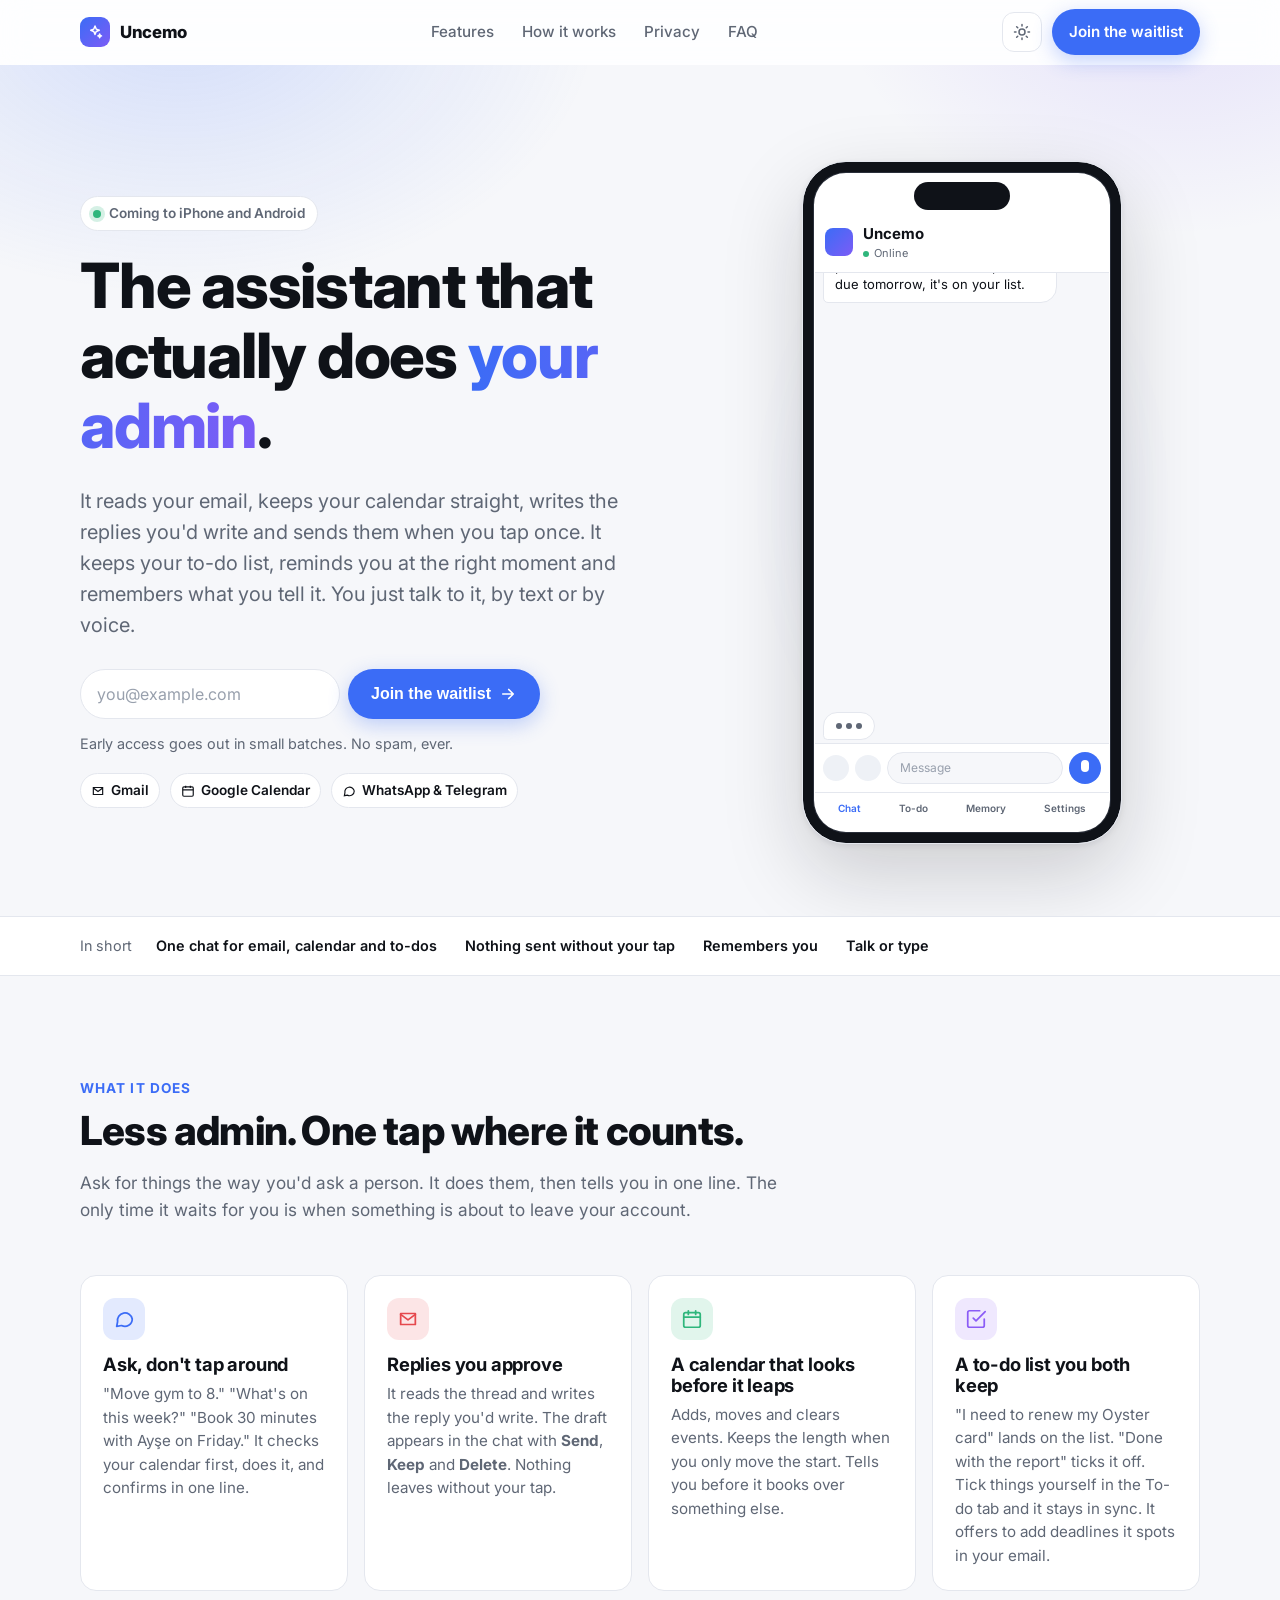
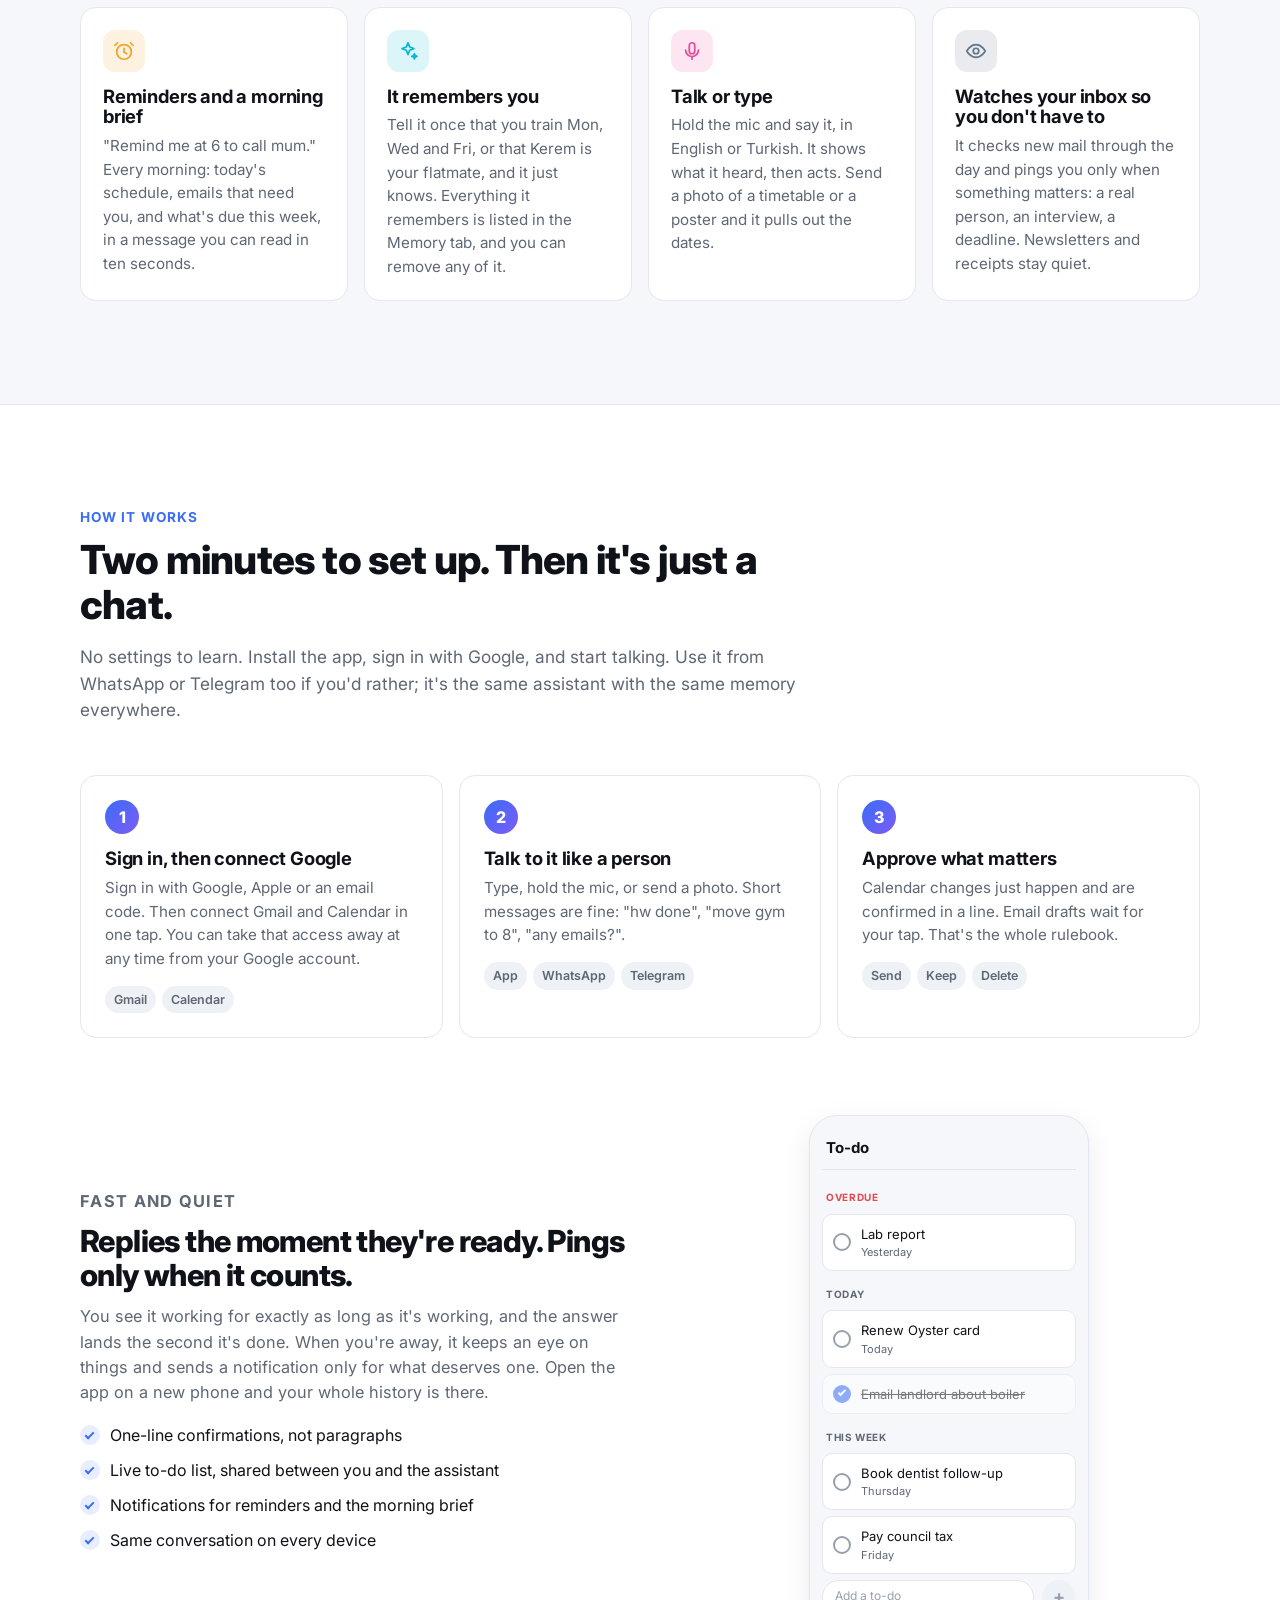
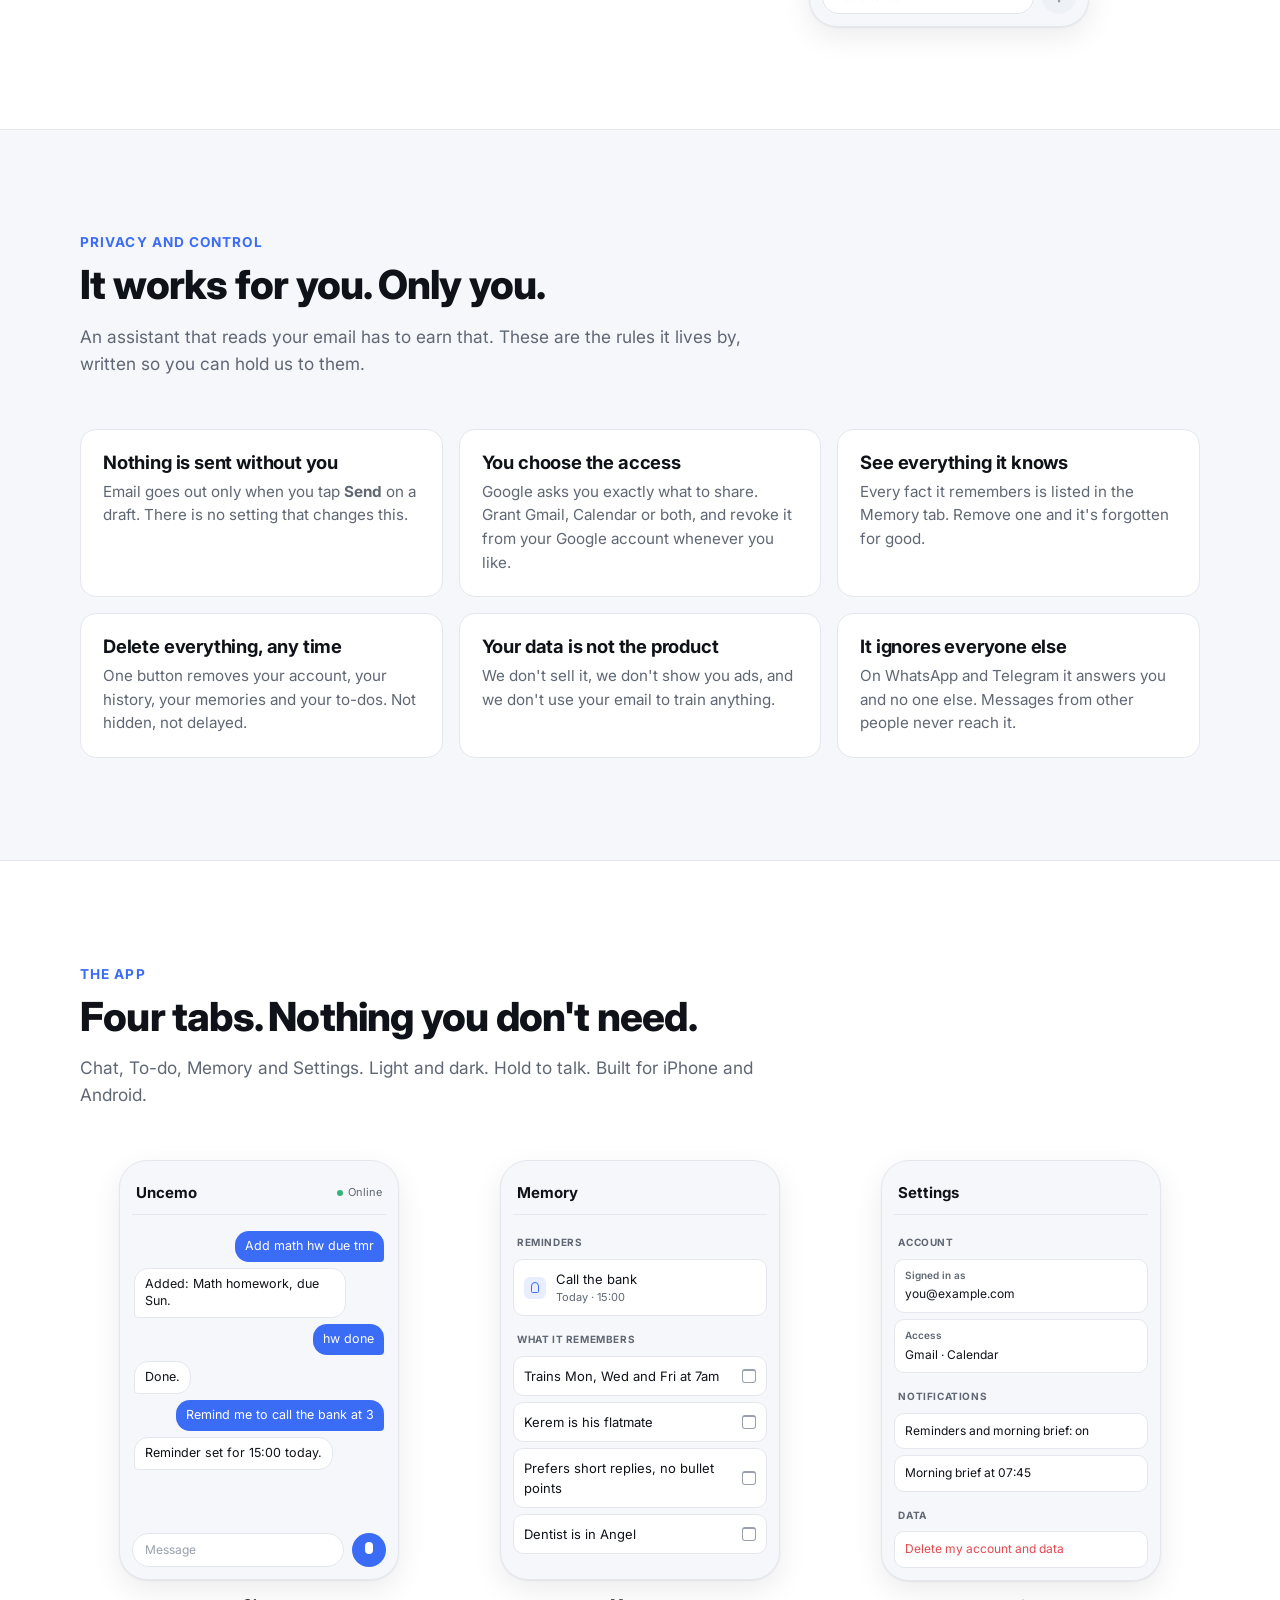
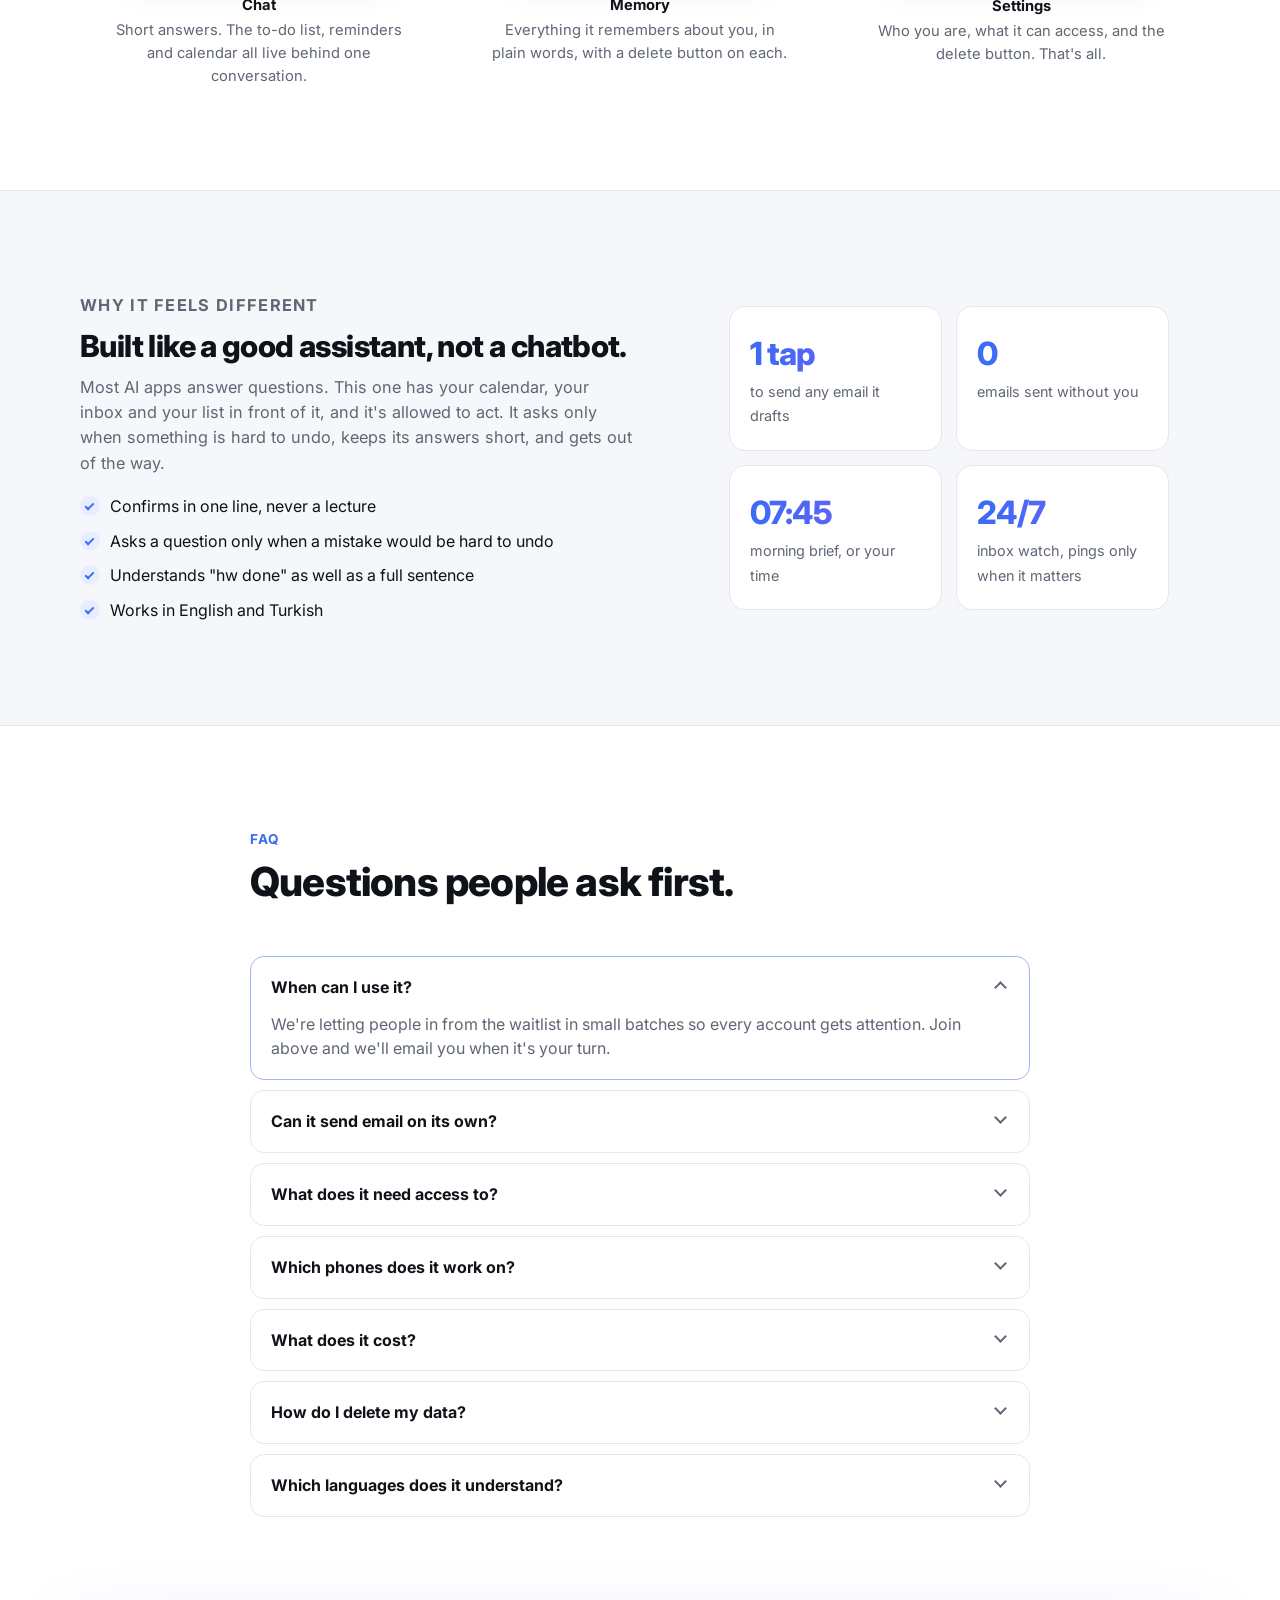
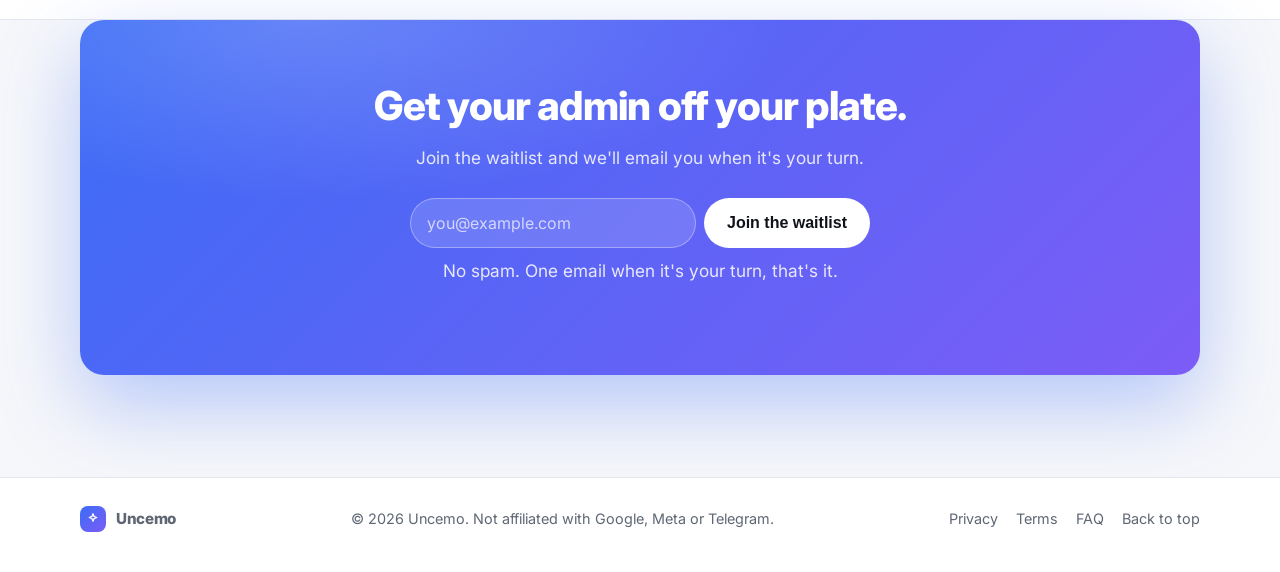
==== index.html @ 14d910b8 "Website: Uncemo name, privacy policy and terms pages, CNAME for uncemo.com Co-Authored-By: Claude Fa" ====
<!doctype html>
<html lang="en" data-api="https://dorukagent-dev.up.railway.app">
<head>
  <meta charset="utf-8" />
  <meta name="viewport" content="width=device-width, initial-scale=1" />
  <title>{name} — the assistant that does your admin</title>
  <meta name="description" content="An assistant on your phone that reads your email, keeps your calendar, drafts replies you approve with one tap, keeps your to-do list and remembers what matters. Join the waitlist." />
  <meta name="color-scheme" content="light dark" />
  <meta property="og:title" content="{name} — the assistant that does your admin" />
  <meta property="og:description" content="Email, calendar, to-dos, reminders and memory, in one chat. Nothing is sent without your tap." />
  <meta property="og:type" content="website" />
  <link rel="icon" href="favicon.png" />
  <link rel="preconnect" href="https://fonts.googleapis.com" />
  <link rel="preconnect" href="https://fonts.gstatic.com" crossorigin />
  <link href="https://fonts.googleapis.com/css2?family=Inter:wght@400;500;600;700;800&display=swap" rel="stylesheet" />
  <link rel="stylesheet" href="styles.css" />
</head>
<body>
  <a class="skip" href="#features">Skip to content</a>

  <header class="nav" id="top">
    <div class="wrap nav-inner">
      <a class="brand" href="#top" aria-label="Home">
        <span class="logo" aria-hidden="true">
          <svg viewBox="0 0 24 24" width="16" height="16" fill="none" stroke="currentColor" stroke-width="2.2" stroke-linecap="round" stroke-linejoin="round"><path d="M12 3l1.8 4.6L18.4 9.4 13.8 11.2 12 15.8 10.2 11.2 5.6 9.4l4.6-1.8L12 3z"/><path d="M19 15l.8 2 2 .8-2 .8-.8 2-.8-2-2-.8 2-.8.8-2z"/></svg>
        </span>
        <span data-name>Assistant</span>
      </a>
      <nav class="links" aria-label="Primary">
        <a href="#features">Features</a>
        <a href="#how">How it works</a>
        <a href="#privacy">Privacy</a>
        <a href="#faq">FAQ</a>
      </nav>
      <div class="nav-actions">
        <button class="icon-btn" id="theme" type="button" aria-label="Toggle dark mode" title="Toggle dark mode">
          <svg class="sun" viewBox="0 0 24 24" width="18" height="18" fill="none" stroke="currentColor" stroke-width="2" stroke-linecap="round"><circle cx="12" cy="12" r="4"/><path d="M12 2v2M12 20v2M4.9 4.9l1.4 1.4M17.7 17.7l1.4 1.4M2 12h2M20 12h2M4.9 19.1l1.4-1.4M17.7 6.3l1.4-1.4"/></svg>
          <svg class="moon" viewBox="0 0 24 24" width="18" height="18" fill="none" stroke="currentColor" stroke-width="2" stroke-linecap="round" stroke-linejoin="round"><path d="M21 12.8A9 9 0 1 1 11.2 3a7 7 0 0 0 9.8 9.8z"/></svg>
        </button>
        <a class="btn btn-primary" href="#join">Join the waitlist</a>
        <button class="icon-btn menu-btn" id="menu" type="button" aria-label="Open menu" aria-expanded="false" aria-controls="mobile-nav">
          <svg viewBox="0 0 24 24" width="20" height="20" fill="none" stroke="currentColor" stroke-width="2" stroke-linecap="round"><path d="M4 7h16M4 12h16M4 17h16"/></svg>
        </button>
      </div>
    </div>
    <nav class="mobile-nav" id="mobile-nav" aria-label="Mobile">
      <a href="#features">Features</a>
      <a href="#how">How it works</a>
      <a href="#privacy">Privacy</a>
      <a href="#faq">FAQ</a>
      <a href="#join">Join the waitlist</a>
    </nav>
  </header>

  <main>
    <!-- ============================================================ hero -->
    <section class="hero">
      <div class="wrap hero-grid">
        <div class="hero-copy reveal">
          <p class="eyebrow"><span class="dot"></span> Coming to iPhone and Android</p>
          <h1>The assistant that<br/>actually does <em>your admin</em>.</h1>
          <p class="lede">
            It reads your email, keeps your calendar straight, writes the replies you'd write and sends them
            when you tap once. It keeps your to-do list, reminds you at the right moment and remembers what you tell it.
            You just talk to it, by text or by voice.
          </p>
          <form class="join" id="join" novalidate>
            <input type="email" name="email" placeholder="you@example.com" autocomplete="email" inputmode="email" required aria-label="Email address" />
            <input class="hp" type="text" name="website" tabindex="-1" autocomplete="off" aria-hidden="true" />
            <button class="btn btn-primary btn-lg" type="submit">
              Join the waitlist
              <svg viewBox="0 0 24 24" width="18" height="18" fill="none" stroke="currentColor" stroke-width="2.2" stroke-linecap="round" stroke-linejoin="round"><path d="M5 12h14M13 6l6 6-6 6"/></svg>
            </button>
          </form>
          <p class="join-note">Early access goes out in small batches. No spam, ever.</p>
          <div class="badges" aria-label="Works with">
            <span class="badge"><svg viewBox="0 0 24 24" fill="none" stroke="currentColor" stroke-width="2"><path d="M4 6h16v12H4z"/><path d="M4 7l8 6 8-6"/></svg>Gmail</span>
            <span class="badge"><svg viewBox="0 0 24 24" fill="none" stroke="currentColor" stroke-width="2"><rect x="3" y="5" width="18" height="16" rx="2"/><path d="M3 10h18M8 3v4M16 3v4"/></svg>Google Calendar</span>
            <span class="badge"><svg viewBox="0 0 24 24" fill="none" stroke="currentColor" stroke-width="2"><path d="M21 12a8 8 0 0 1-11.7 7.1L4 20l1-5A8 8 0 1 1 21 12z"/></svg>WhatsApp &amp; Telegram</span>
          </div>
        </div>

        <div class="hero-phone reveal" aria-hidden="true">
          <div class="phone">
            <div class="phone-notch"></div>
            <div class="app-header">
              <span class="app-logo"></span>
              <div>
                <div class="app-title" data-name>Assistant</div>
                <div class="app-status"><i></i> Online</div>
              </div>
            </div>
            <div class="chat" id="demo-chat">
              <div class="day">Today</div>
              <div class="msg me">What's on today?</div>
              <div class="msg them">Three things. Standup at 10, dentist at 14:30 in Angel, and padel at 21:30. The lab report is due tomorrow, it's on your list.</div>
              <div class="msg me">Any emails I should answer?</div>
              <div class="msg them">One. Your landlord asked if Thursday 6pm works for the boiler check. Want me to say yes?</div>
              <div class="msg me">Yes, and remind me 30 min before</div>
              <div class="card">
                <div class="card-top"><span class="card-ic"></span><div><div class="muted">Draft to</div><div class="strong">james@homelet.co.uk</div></div></div>
                <div class="card-subj">Re: Boiler check</div>
                <div class="card-body">Hi James, Thursday at 6pm works for me. I'll be home. Thanks, Doruk</div>
                <div class="card-actions"><span class="b primary">Send</span><span class="b">Keep</span><span class="b danger">Delete</span></div>
              </div>
              <div class="msg them">Reminder set for Thursday 17:30.</div>
              <div class="typing"><i></i><i></i><i></i></div>
            </div>
            <div class="composer">
              <span class="c-ic"></span><span class="c-ic"></span>
              <span class="c-input">Message</span>
              <span class="c-mic"></span>
            </div>
            <div class="tabs">
              <span class="tab on">Chat</span><span class="tab">To-do</span><span class="tab">Memory</span><span class="tab">Settings</span>
            </div>
          </div>
          <div class="glow"></div>
        </div>
      </div>
    </section>

    <!-- ============================================================ strip -->
    <section class="strip" aria-label="In one line">
      <div class="wrap strip-inner">
        <span>In short</span>
        <ul>
          <li>One chat for email, calendar and to-dos</li><li>Nothing sent without your tap</li><li>Remembers you</li><li>Talk or type</li>
        </ul>
      </div>
    </section>

    <!-- ============================================================ features -->
    <section class="section" id="features">
      <div class="wrap">
        <div class="section-head reveal">
          <p class="kicker">What it does</p>
          <h2>Less admin. One tap where it counts.</h2>
          <p>Ask for things the way you'd ask a person. It does them, then tells you in one line. The only time it waits for you is when something is about to leave your account.</p>
        </div>
        <div class="grid features">
          <article class="feature reveal">
            <span class="f-ic" style="--c:#3b6cf6"><svg viewBox="0 0 24 24"><path d="M21 12a8 8 0 0 1-11.7 7.1L4 20l1-5A8 8 0 1 1 21 12z"/></svg></span>
            <h3>Ask, don't tap around</h3>
            <p>"Move gym to 8." "What's on this week?" "Book 30 minutes with Ayşe on Friday." It checks your calendar first, does it, and confirms in one line.</p>
          </article>
          <article class="feature reveal">
            <span class="f-ic" style="--c:#e5484d"><svg viewBox="0 0 24 24"><path d="M4 6h16v12H4z"/><path d="M4 7l8 6 8-6"/></svg></span>
            <h3>Replies you approve</h3>
            <p>It reads the thread and writes the reply you'd write. The draft appears in the chat with <b>Send</b>, <b>Keep</b> and <b>Delete</b>. Nothing leaves without your tap.</p>
          </article>
          <article class="feature reveal">
            <span class="f-ic" style="--c:#2fb67c"><svg viewBox="0 0 24 24"><rect x="3" y="5" width="18" height="16" rx="2"/><path d="M3 10h18M8 3v4M16 3v4"/></svg></span>
            <h3>A calendar that looks before it leaps</h3>
            <p>Adds, moves and clears events. Keeps the length when you only move the start. Tells you before it books over something else.</p>
          </article>
          <article class="feature reveal">
            <span class="f-ic" style="--c:#8b5cf6"><svg viewBox="0 0 24 24"><path d="M9 11l3 3L22 4"/><path d="M21 12v7a2 2 0 0 1-2 2H5a2 2 0 0 1-2-2V5a2 2 0 0 1 2-2h11"/></svg></span>
            <h3>A to-do list you both keep</h3>
            <p>"I need to renew my Oyster card" lands on the list. "Done with the report" ticks it off. Tick things yourself in the To-do tab and it stays in sync. It offers to add deadlines it spots in your email.</p>
          </article>
          <article class="feature reveal">
            <span class="f-ic" style="--c:#f0a429"><svg viewBox="0 0 24 24"><circle cx="12" cy="13" r="8"/><path d="M12 9v4l3 2M5 3L2 6M19 3l3 3"/></svg></span>
            <h3>Reminders and a morning brief</h3>
            <p>"Remind me at 6 to call mum." Every morning: today's schedule, emails that need you, and what's due this week, in a message you can read in ten seconds.</p>
          </article>
          <article class="feature reveal">
            <span class="f-ic" style="--c:#06b6d4"><svg viewBox="0 0 24 24"><path d="M12 3l1.8 4.6 4.6 1.8-4.6 1.8L12 15.8l-1.8-4.6L5.6 9.4l4.6-1.8z"/><path d="M19 15l.8 2 2 .8-2 .8-.8 2-.8-2-2-.8 2-.8z"/></svg></span>
            <h3>It remembers you</h3>
            <p>Tell it once that you train Mon, Wed and Fri, or that Kerem is your flatmate, and it just knows. Everything it remembers is listed in the Memory tab, and you can remove any of it.</p>
          </article>
          <article class="feature reveal">
            <span class="f-ic" style="--c:#ec4899"><svg viewBox="0 0 24 24"><rect x="9" y="3" width="6" height="12" rx="3"/><path d="M5 11a7 7 0 0 0 14 0M12 18v3"/></svg></span>
            <h3>Talk or type</h3>
            <p>Hold the mic and say it, in English or Turkish. It shows what it heard, then acts. Send a photo of a timetable or a poster and it pulls out the dates.</p>
          </article>
          <article class="feature reveal">
            <span class="f-ic" style="--c:#64748b"><svg viewBox="0 0 24 24"><path d="M2 12s3.5-7 10-7 10 7 10 7-3.5 7-10 7S2 12 2 12z"/><circle cx="12" cy="12" r="3"/></svg></span>
            <h3>Watches your inbox so you don't have to</h3>
            <p>It checks new mail through the day and pings you only when something matters: a real person, an interview, a deadline. Newsletters and receipts stay quiet.</p>
          </article>
        </div>
      </div>
    </section>

    <!-- ============================================================ how -->
    <section class="section alt" id="how">
      <div class="wrap">
        <div class="section-head reveal">
          <p class="kicker">How it works</p>
          <h2>Two minutes to set up. Then it's just a chat.</h2>
          <p>No settings to learn. Install the app, sign in with Google, and start talking. Use it from WhatsApp or Telegram too if you'd rather; it's the same assistant with the same memory everywhere.</p>
        </div>
        <ol class="flow reveal">
          <li>
            <div class="flow-num">1</div>
            <h3>Sign in, then connect Google</h3>
            <p>Sign in with Google, Apple or an email code. Then connect Gmail and Calendar in one tap. You can take that access away at any time from your Google account.</p>
            <div class="flow-tags"><span>Gmail</span><span>Calendar</span></div>
          </li>
          <li>
            <div class="flow-num">2</div>
            <h3>Talk to it like a person</h3>
            <p>Type, hold the mic, or send a photo. Short messages are fine: "hw done", "move gym to 8", "any emails?".</p>
            <div class="flow-tags"><span>App</span><span>WhatsApp</span><span>Telegram</span></div>
          </li>
          <li>
            <div class="flow-num">3</div>
            <h3>Approve what matters</h3>
            <p>Calendar changes just happen and are confirmed in a line. Email drafts wait for your tap. That's the whole rulebook.</p>
            <div class="flow-tags"><span>Send</span><span>Keep</span><span>Delete</span></div>
          </li>
        </ol>

        <div class="split reveal">
          <div class="split-copy">
            <p class="kicker">Fast and quiet</p>
            <h3>Replies the moment they're ready. Pings only when it counts.</h3>
            <p>You see it working for exactly as long as it's working, and the answer lands the second it's done. When you're away, it keeps an eye on things and sends a notification only for what deserves one. Open the app on a new phone and your whole history is there.</p>
            <ul class="checks">
              <li>One-line confirmations, not paragraphs</li>
              <li>Live to-do list, shared between you and the assistant</li>
              <li>Notifications for reminders and the morning brief</li>
              <li>Same conversation on every device</li>
            </ul>
          </div>
          <div class="split-visual">
            <div class="mini-phone">
              <div class="mini-head"><b>To-do</b></div>
              <div class="mini-sec danger">Overdue</div>
              <div class="mini-row"><i></i><div><span>Lab report</span><small class="danger">Yesterday</small></div></div>
              <div class="mini-sec">Today</div>
              <div class="mini-row"><i></i><div><span>Renew Oyster card</span><small>Today</small></div></div>
              <div class="mini-row done"><i class="on"></i><div><span>Email landlord about boiler</span></div></div>
              <div class="mini-sec">This week</div>
              <div class="mini-row"><i></i><div><span>Book dentist follow-up</span><small>Thursday</small></div></div>
              <div class="mini-row"><i></i><div><span>Pay council tax</span><small>Friday</small></div></div>
              <div class="mini-add"><span>Add a to-do</span><b>+</b></div>
            </div>
          </div>
        </div>
      </div>
    </section>

    <!-- ============================================================ privacy -->
    <section class="section" id="privacy">
      <div class="wrap">
        <div class="section-head reveal">
          <p class="kicker">Privacy and control</p>
          <h2>It works for you. Only you.</h2>
          <p>An assistant that reads your email has to earn that. These are the rules it lives by, written so you can hold us to them.</p>
        </div>
        <div class="grid cards">
          <div class="pcard reveal">
            <h3>Nothing is sent without you</h3>
            <p>Email goes out only when you tap <b>Send</b> on a draft. There is no setting that changes this.</p>
          </div>
          <div class="pcard reveal">
            <h3>You choose the access</h3>
            <p>Google asks you exactly what to share. Grant Gmail, Calendar or both, and revoke it from your Google account whenever you like.</p>
          </div>
          <div class="pcard reveal">
            <h3>See everything it knows</h3>
            <p>Every fact it remembers is listed in the Memory tab. Remove one and it's forgotten for good.</p>
          </div>
          <div class="pcard reveal">
            <h3>Delete everything, any time</h3>
            <p>One button removes your account, your history, your memories and your to-dos. Not hidden, not delayed.</p>
          </div>
          <div class="pcard reveal">
            <h3>Your data is not the product</h3>
            <p>We don't sell it, we don't show you ads, and we don't use your email to train anything.</p>
          </div>
          <div class="pcard reveal">
            <h3>It ignores everyone else</h3>
            <p>On WhatsApp and Telegram it answers you and no one else. Messages from other people never reach it.</p>
          </div>
        </div>
      </div>
    </section>

    <!-- ============================================================ screens -->
    <section class="section alt" id="screens">
      <div class="wrap">
        <div class="section-head reveal">
          <p class="kicker">The app</p>
          <h2>Four tabs. Nothing you don't need.</h2>
          <p>Chat, To-do, Memory and Settings. Light and dark. Hold to talk. Built for iPhone and Android.</p>
        </div>
        <div class="screens reveal">
          <figure>
            <div class="mini-phone">
              <div class="mini-head"><b data-name>Assistant</b><small><i></i> Online</small></div>
              <div class="mini-chat">
                <div class="m me">Add math hw due tmr</div>
                <div class="m them">Added: Math homework, due Sun.</div>
                <div class="m me">hw done</div>
                <div class="m them">Done.</div>
                <div class="m me">Remind me to call the bank at 3</div>
                <div class="m them">Reminder set for 15:00 today.</div>
              </div>
              <div class="mini-add"><span>Message</span><b class="mic"></b></div>
            </div>
            <figcaption><b>Chat</b> Short answers. The to-do list, reminders and calendar all live behind one conversation.</figcaption>
          </figure>
          <figure>
            <div class="mini-phone">
              <div class="mini-head"><b>Memory</b></div>
              <div class="mini-sec">Reminders</div>
              <div class="mini-row"><i class="bell"></i><div><span>Call the bank</span><small>Today · 15:00</small></div></div>
              <div class="mini-sec">What it remembers</div>
              <div class="mini-row plain"><div><span>Trains Mon, Wed and Fri at 7am</span></div><em></em></div>
              <div class="mini-row plain"><div><span>Kerem is his flatmate</span></div><em></em></div>
              <div class="mini-row plain"><div><span>Prefers short replies, no bullet points</span></div><em></em></div>
              <div class="mini-row plain"><div><span>Dentist is in Angel</span></div><em></em></div>
            </div>
            <figcaption><b>Memory</b> Everything it remembers about you, in plain words, with a delete button on each.</figcaption>
          </figure>
          <figure>
            <div class="mini-phone">
              <div class="mini-head"><b>Settings</b></div>
              <div class="mini-sec">Account</div>
              <div class="mini-field"><small>Signed in as</small><span>you@example.com</span></div>
              <div class="mini-field"><small>Access</small><span>Gmail · Calendar</span></div>
              <div class="mini-sec">Notifications</div>
              <div class="mini-field"><span>Reminders and morning brief: on</span></div>
              <div class="mini-field"><span>Morning brief at 07:45</span></div>
              <div class="mini-sec">Data</div>
              <div class="mini-field"><span class="danger">Delete my account and data</span></div>
            </div>
            <figcaption><b>Settings</b> Who you are, what it can access, and the delete button. That's all.</figcaption>
          </figure>
        </div>
      </div>
    </section>

    <!-- ============================================================ numbers -->
    <section class="section" id="numbers">
      <div class="wrap">
        <div class="split reveal">
          <div class="split-copy">
            <p class="kicker">Why it feels different</p>
            <h3>Built like a good assistant, not a chatbot.</h3>
            <p>Most AI apps answer questions. This one has your calendar, your inbox and your list in front of it, and it's allowed to act. It asks only when something is hard to undo, keeps its answers short, and gets out of the way.</p>
            <ul class="checks">
              <li>Confirms in one line, never a lecture</li>
              <li>Asks a question only when a mistake would be hard to undo</li>
              <li>Understands "hw done" as well as a full sentence</li>
              <li>Works in English and Turkish</li>
            </ul>
          </div>
          <div class="split-visual">
            <div class="stats">
              <div class="stat"><b>1 tap</b><span>to send any email it drafts</span></div>
              <div class="stat"><b>0</b><span>emails sent without you</span></div>
              <div class="stat"><b>07:45</b><span>morning brief, or your time</span></div>
              <div class="stat"><b>24/7</b><span>inbox watch, pings only when it matters</span></div>
            </div>
          </div>
        </div>
      </div>
    </section>

    <!-- ============================================================ faq -->
    <section class="section alt" id="faq">
      <div class="wrap narrow">
        <div class="section-head reveal">
          <p class="kicker">FAQ</p>
          <h2>Questions people ask first.</h2>
        </div>
        <div class="faq reveal">
          <details open>
            <summary>When can I use it?</summary>
            <p>We're letting people in from the waitlist in small batches so every account gets attention. Join above and we'll email you when it's your turn.</p>
          </details>
          <details>
            <summary>Can it send email on its own?</summary>
            <p>No. It reads and searches your email and writes drafts. Every draft comes to you with Send, Keep and Delete. Sending always needs your tap.</p>
          </details>
          <details>
            <summary>What does it need access to?</summary>
            <p>Signing in needs only your email address (Google, Apple or a code we send you). Gmail and Google Calendar are a separate step you grant through Google's own consent screen, and you can revoke that later from your Google account settings.</p>
          </details>
          <details>
            <summary>Which phones does it work on?</summary>
            <p>iPhone and Android. You can also talk to it on WhatsApp or Telegram, and it's the same assistant with the same memory wherever you message from.</p>
          </details>
          <details>
            <summary>What does it cost?</summary>
            <p>Pricing is announced when we open up. Waitlist members hear first and get the launch offer.</p>
          </details>
          <details>
            <summary>How do I delete my data?</summary>
            <p>Settings has a delete button that removes your account, history, memories and to-dos. You can also forget individual memories from the Memory tab at any time.</p>
          </details>
          <details>
            <summary>Which languages does it understand?</summary>
            <p>English and Turkish are fully supported for both typing and voice notes. Most other major languages work too.</p>
          </details>
        </div>
      </div>
    </section>

    <!-- ============================================================ final cta -->
    <section class="section cta-section">
      <div class="wrap reveal">
        <div class="cta-box">
          <h2>Get your admin off your plate.</h2>
          <p>Join the waitlist and we'll email you when it's your turn.</p>
          <form class="join" novalidate>
            <input type="email" name="email" placeholder="you@example.com" autocomplete="email" inputmode="email" required aria-label="Email address" />
            <input class="hp" type="text" name="website" tabindex="-1" autocomplete="off" aria-hidden="true" />
            <button class="btn btn-light btn-lg" type="submit">Join the waitlist</button>
          </form>
          <p class="join-note">No spam. One email when it's your turn, that's it.</p>
        </div>
      </div>
    </section>
  </main>

  <footer class="footer">
    <div class="wrap footer-inner">
      <div class="brand small">
        <span class="logo" aria-hidden="true">
          <svg viewBox="0 0 24 24" width="14" height="14" fill="none" stroke="currentColor" stroke-width="2.2" stroke-linecap="round" stroke-linejoin="round"><path d="M12 3l1.8 4.6L18.4 9.4 13.8 11.2 12 15.8 10.2 11.2 5.6 9.4l4.6-1.8L12 3z"/></svg>
        </span>
        <span data-name>Assistant</span>
      </div>
      <p>© 2026 <span data-name>Assistant</span>. Not affiliated with Google, Meta or Telegram.</p>
      <nav aria-label="Footer">
        <a href="privacy.html">Privacy</a>
        <a href="terms.html">Terms</a>
        <a href="#faq">FAQ</a>
        <a href="#top">Back to top</a>
      </nav>
    </div>
  </footer>

  <script src="script.js" defer></script>
</body>
</html>
---- styles.css ----
/* ------------------------------------------------------------------ tokens */
:root {
  --bg: #f6f7fa;
  --surface: #ffffff;
  --card: #ffffff;
  --card-alt: #eef1f6;
  --border: #e4e7ee;
  --text: #0f1218;
  --muted: #5f6775;
  --faint: #98a0ad;
  --accent: #3b6cf6;
  --accent-2: #7c5cf6;
  --accent-soft: #e8eeff;
  --on-accent: #ffffff;
  --danger: #e5484d;
  --success: #2fb67c;
  --warning: #f0a429;
  --shadow: 0 10px 30px rgba(15, 18, 24, 0.08), 0 1px 2px rgba(15, 18, 24, 0.06);
  --shadow-lg: 0 30px 80px rgba(15, 18, 24, 0.18), 0 2px 6px rgba(15, 18, 24, 0.08);
  --radius: 16px;
  --radius-sm: 10px;
  --font: "Inter", system-ui, -apple-system, "Segoe UI", Roboto, sans-serif;
  --mono: "JetBrains Mono", ui-monospace, SFMono-Regular, Menlo, monospace;
  --nav-h: 64px;
  color-scheme: light;
}
@media (prefers-color-scheme: dark) {
  :root:not([data-theme="light"]) {
    --bg: #0b0d12;
    --surface: #0f1218;
    --card: #141821;
    --card-alt: #1b2029;
    --border: #252b36;
    --text: #eef0f4;
    --muted: #9aa2b1;
    --faint: #5f6775;
    --accent-soft: #1a2750;
    --shadow: 0 10px 30px rgba(0, 0, 0, 0.4), 0 1px 2px rgba(0, 0, 0, 0.3);
    --shadow-lg: 0 30px 80px rgba(0, 0, 0, 0.6), 0 2px 6px rgba(0, 0, 0, 0.4);
    color-scheme: dark;
  }
}
:root[data-theme="dark"] {
  --bg: #0b0d12;
  --surface: #0f1218;
  --card: #141821;
  --card-alt: #1b2029;
  --border: #252b36;
  --text: #eef0f4;
  --muted: #9aa2b1;
  --faint: #5f6775;
  --accent-soft: #1a2750;
  --shadow: 0 10px 30px rgba(0, 0, 0, 0.4), 0 1px 2px rgba(0, 0, 0, 0.3);
  --shadow-lg: 0 30px 80px rgba(0, 0, 0, 0.6), 0 2px 6px rgba(0, 0, 0, 0.4);
  color-scheme: dark;
}

/* ------------------------------------------------------------------ base */
*, *::before, *::after { box-sizing: border-box; }
html { scroll-behavior: smooth; -webkit-text-size-adjust: 100%; }
body {
  margin: 0;
  font-family: var(--font);
  font-size: 16px;
  line-height: 1.55;
  color: var(--text);
  background: var(--bg);
  -webkit-font-smoothing: antialiased;
  text-rendering: optimizeLegibility;
}
img, svg { display: block; max-width: 100%; }
a { color: inherit; text-decoration: none; }
p { margin: 0 0 1em; }
h1, h2, h3 { margin: 0 0 0.4em; line-height: 1.12; letter-spacing: -0.02em; font-weight: 800; }
h1 { font-size: clamp(2.2rem, 5.2vw, 3.9rem); }
h2 { font-size: clamp(1.7rem, 3.4vw, 2.5rem); }
h3 { font-size: 1.15rem; font-weight: 700; letter-spacing: -0.01em; }
code { font-family: var(--mono); font-size: 0.9em; background: var(--card-alt); padding: 0.1em 0.4em; border-radius: 6px; }
b, strong { font-weight: 700; }
.wrap { width: min(1120px, 100% - 32px); margin-inline: auto; }
.wrap.narrow { width: min(780px, 100% - 32px); }
.skip { position: absolute; left: -999px; top: 8px; background: var(--accent); color: #fff; padding: 8px 12px; border-radius: 8px; z-index: 100; }
.skip:focus { left: 8px; }
:focus-visible { outline: 3px solid var(--accent); outline-offset: 2px; border-radius: 6px; }

/* ------------------------------------------------------------------ buttons */
.btn {
  display: inline-flex; align-items: center; gap: 8px;
  padding: 10px 16px; border-radius: 999px; font-weight: 600; font-size: 0.95rem;
  border: 1px solid transparent; transition: transform 0.15s ease, background 0.15s ease, box-shadow 0.15s ease;
  white-space: nowrap;
}
.btn:active { transform: translateY(1px) scale(0.99); }
.btn-lg { padding: 14px 22px; font-size: 1rem; }
.btn-primary { background: var(--accent); color: var(--on-accent); box-shadow: 0 6px 20px rgba(59, 108, 246, 0.3); }
.btn-primary:hover { background: #2f5de0; box-shadow: 0 8px 26px rgba(59, 108, 246, 0.4); }
.btn-ghost { background: var(--card); color: var(--text); border-color: var(--border); }
.btn-ghost:hover { background: var(--card-alt); }
.btn-light { background: #fff; color: #0f1218; }
.btn-light:hover { background: #eef1f6; }
.btn-outline-light { color: #fff; border-color: rgba(255, 255, 255, 0.5); }
.btn-outline-light:hover { background: rgba(255, 255, 255, 0.12); }
.icon-btn {
  width: 40px; height: 40px; border-radius: 12px; border: 1px solid var(--border); background: var(--card);
  color: var(--muted); display: inline-flex; align-items: center; justify-content: center; cursor: pointer;
}
.icon-btn:hover { color: var(--text); background: var(--card-alt); }

/* ------------------------------------------------------------------ nav */
.nav {
  position: sticky; top: 0; z-index: 50;
  background: color-mix(in srgb, var(--surface) 82%, transparent);
  backdrop-filter: saturate(180%) blur(14px); -webkit-backdrop-filter: saturate(180%) blur(14px);
  border-bottom: 1px solid transparent; transition: border-color 0.2s ease;
}
.nav.scrolled { border-bottom-color: var(--border); }
.nav-inner { height: var(--nav-h); display: flex; align-items: center; justify-content: space-between; gap: 16px; }
.brand { display: inline-flex; align-items: center; gap: 10px; font-weight: 800; letter-spacing: -0.02em; font-size: 1.05rem; }
.brand.small { font-size: 0.95rem; }
.logo {
  width: 30px; height: 30px; border-radius: 9px; display: inline-grid; place-items: center; color: #fff;
  background: linear-gradient(135deg, var(--accent), var(--accent-2));
}
.brand.small .logo { width: 26px; height: 26px; border-radius: 8px; }
.links { display: flex; gap: 4px; }
.links a { padding: 8px 12px; border-radius: 10px; color: var(--muted); font-weight: 500; font-size: 0.95rem; }
.links a:hover { color: var(--text); background: var(--card-alt); }
.nav-actions { display: flex; align-items: center; gap: 10px; }
.menu-btn { display: none; }
.theme-toggle .moon, .icon-btn .moon { display: none; }
:root[data-theme="dark"] .icon-btn .moon { display: block; }
:root[data-theme="dark"] .icon-btn .sun { display: none; }
@media (prefers-color-scheme: dark) {
  :root:not([data-theme="light"]) .icon-btn .moon { display: block; }
  :root:not([data-theme="light"]) .icon-btn .sun { display: none; }
}
.mobile-nav { display: none; flex-direction: column; padding: 8px 16px 16px; border-bottom: 1px solid var(--border); background: var(--surface); }
.mobile-nav a { padding: 12px 8px; border-radius: 10px; font-weight: 600; }
.mobile-nav a:hover { background: var(--card-alt); }
.mobile-nav.open { display: flex; }
@media (max-width: 860px) {
  .links, .nav-actions .btn { display: none; }
  .menu-btn { display: inline-flex; }
}

/* ------------------------------------------------------------------ hero */
.hero { position: relative; padding: clamp(40px, 8vw, 96px) 0 clamp(40px, 6vw, 72px); overflow: hidden; }
.hero::before {
  content: ""; position: absolute; inset: -20% -10% auto; height: 70%; pointer-events: none; z-index: -1;
  background:
    radial-gradient(600px 400px at 20% 20%, color-mix(in srgb, var(--accent) 18%, transparent), transparent 70%),
    radial-gradient(500px 400px at 85% 10%, color-mix(in srgb, var(--accent-2) 16%, transparent), transparent 70%);
}
.hero-grid { display: grid; grid-template-columns: 1.1fr 0.9fr; gap: clamp(24px, 5vw, 64px); align-items: center; }
.eyebrow { display: inline-flex; align-items: center; gap: 8px; font-size: 0.85rem; font-weight: 600; color: var(--muted); background: var(--card); border: 1px solid var(--border); padding: 6px 12px; border-radius: 999px; margin-bottom: 20px; }
.eyebrow .dot { width: 8px; height: 8px; border-radius: 50%; background: var(--success); box-shadow: 0 0 0 4px color-mix(in srgb, var(--success) 20%, transparent); }
h1 em { font-style: normal; background: linear-gradient(90deg, var(--accent), var(--accent-2)); -webkit-background-clip: text; background-clip: text; color: transparent; }
.lede { font-size: clamp(1.05rem, 1.6vw, 1.25rem); color: var(--muted); max-width: 56ch; margin-bottom: 28px; }
.cta-row { display: flex; flex-wrap: wrap; gap: 12px; margin-bottom: 28px; }
.facts { list-style: none; padding: 0; margin: 0; display: flex; flex-wrap: wrap; gap: 8px 22px; color: var(--muted); font-size: 0.92rem; }
.facts li { display: inline-flex; align-items: center; gap: 8px; }
.facts li::before { content: ""; width: 6px; height: 6px; border-radius: 50%; background: var(--accent); }
.facts strong { color: var(--text); }

/* phone mockup */
.hero-phone { position: relative; display: flex; justify-content: center; }
.glow { position: absolute; inset: 10% 15%; background: radial-gradient(closest-side, color-mix(in srgb, var(--accent) 35%, transparent), transparent); filter: blur(30px); z-index: -1; }
.phone {
  width: 320px; aspect-ratio: 9 / 19.2; border-radius: 44px; background: var(--surface); border: 1px solid var(--border);
  box-shadow: var(--shadow-lg), inset 0 0 0 10px #0f1218, inset 0 0 0 11px #2a2f3a; position: relative; overflow: hidden;
  display: flex; flex-direction: column; padding: 12px; color: var(--text);
}
.phone-notch { position: absolute; top: 20px; left: 50%; transform: translateX(-50%); width: 96px; height: 28px; background: #0f1218; border-radius: 20px; z-index: 3; }
.app-header { display: flex; align-items: center; gap: 10px; padding: 48px 10px 10px; border-bottom: 1px solid var(--border); }
.app-logo { width: 28px; height: 28px; border-radius: 8px; background: linear-gradient(135deg, var(--accent), var(--accent-2)); }
.app-title { font-weight: 700; font-size: 15px; letter-spacing: -0.01em; }
.app-status { font-size: 11px; color: var(--muted); display: flex; align-items: center; gap: 5px; }
.app-status i { width: 6px; height: 6px; border-radius: 50%; background: var(--success); }
.chat { flex: 1; overflow: hidden; padding: 8px 8px 4px; display: flex; flex-direction: column; gap: 6px; background: var(--bg); font-size: 13px; line-height: 1.4; }
.day { text-align: center; color: var(--faint); font-size: 11px; font-weight: 600; margin: 4px 0; }
.msg, .card, .typing { opacity: 0; transform: translateY(6px); transition: opacity 0.3s ease, transform 0.3s ease; }
.msg.show, .card.show, .typing.show { opacity: 1; transform: none; }
.msg { max-width: 84%; padding: 8px 11px; border-radius: 16px; }
.msg.me { align-self: flex-end; background: var(--accent); color: #fff; border-bottom-right-radius: 5px; }
.msg.them { align-self: flex-start; background: var(--card); border: 1px solid var(--border); border-bottom-left-radius: 5px; }
.typing { align-self: flex-start; background: var(--card); border: 1px solid var(--border); border-radius: 16px; border-bottom-left-radius: 5px; padding: 10px 12px; display: flex; gap: 4px; }
.typing i { width: 6px; height: 6px; border-radius: 50%; background: var(--muted); animation: bounce 1.1s infinite ease-in-out; }
.typing i:nth-child(2) { animation-delay: 0.15s; } .typing i:nth-child(3) { animation-delay: 0.3s; }
@keyframes bounce { 0%, 60%, 100% { transform: none; } 30% { transform: translateY(-4px); } }
.card { background: var(--card); border: 1px solid var(--border); border-radius: 14px; padding: 10px; }
.card-top { display: flex; gap: 8px; align-items: center; margin-bottom: 6px; }
.card-ic { width: 24px; height: 24px; border-radius: 7px; background: var(--accent-soft); position: relative; }
.card-ic::after { content: ""; position: absolute; inset: 7px 5px; border: 1.5px solid var(--accent); border-radius: 3px; }
.muted { color: var(--muted); font-size: 11px; } .strong { font-weight: 600; font-size: 12px; }
.card-subj { font-weight: 700; margin-bottom: 4px; }
.card-body { color: var(--text); }
.card-actions { display: flex; gap: 6px; margin-top: 10px; }
.b { padding: 6px 10px; border-radius: 8px; font-size: 12px; font-weight: 600; background: var(--card-alt); }
.b.primary { background: var(--accent); color: #fff; } .b.danger { color: var(--danger); background: transparent; border: 1px solid color-mix(in srgb, var(--danger) 30%, transparent); }
.composer { display: flex; align-items: center; gap: 6px; padding: 8px 8px; border-top: 1px solid var(--border); }
.c-ic { width: 26px; height: 26px; border-radius: 50%; background: var(--card-alt); }
.c-input { flex: 1; height: 32px; border-radius: 16px; background: var(--bg); border: 1px solid var(--border); color: var(--faint); font-size: 12px; display: flex; align-items: center; padding: 0 12px; }
.c-mic { width: 32px; height: 32px; border-radius: 50%; background: var(--accent); position: relative; }
.c-mic::after { content: ""; position: absolute; left: 12px; top: 8px; width: 8px; height: 12px; border-radius: 4px; background: #fff; }
.tabs { display: flex; justify-content: space-around; padding: 8px 4px 14px; border-top: 1px solid var(--border); font-size: 10px; color: var(--muted); font-weight: 600; }
.tab.on { color: var(--accent); }

/* ------------------------------------------------------------------ strip */
.strip { border-block: 1px solid var(--border); background: var(--surface); }
.strip-inner { display: flex; align-items: center; gap: 24px; padding: 18px 0; color: var(--muted); font-size: 0.9rem; overflow: hidden; }
.strip ul { list-style: none; display: flex; gap: 10px 28px; flex-wrap: wrap; margin: 0; padding: 0; font-weight: 600; color: var(--text); }
@media (max-width: 640px) { .strip-inner { flex-direction: column; align-items: flex-start; gap: 10px; } }

/* ------------------------------------------------------------------ sections */
.section { padding: clamp(56px, 8vw, 110px) 0; }
.section.alt { background: var(--surface); border-block: 1px solid var(--border); }
.section-head { max-width: 720px; margin-bottom: clamp(28px, 4vw, 52px); }
.section-head p:last-child { color: var(--muted); font-size: 1.08rem; }
.kicker { color: var(--accent); font-weight: 700; font-size: 0.85rem; text-transform: uppercase; letter-spacing: 0.08em; margin-bottom: 10px; }
.grid { display: grid; gap: 16px; }
.features { grid-template-columns: repeat(4, 1fr); }
.cards { grid-template-columns: repeat(3, 1fr); }
@media (max-width: 1000px) { .features { grid-template-columns: repeat(2, 1fr); } }
@media (max-width: 760px) { .cards { grid-template-columns: 1fr; } }
@media (max-width: 560px) { .features { grid-template-columns: 1fr; } }
.feature, .pcard {
  background: var(--card); border: 1px solid var(--border); border-radius: var(--radius); padding: 22px;
  transition: transform 0.2s ease, box-shadow 0.2s ease, border-color 0.2s ease;
}
.feature:hover, .pcard:hover { transform: translateY(-3px); box-shadow: var(--shadow); border-color: color-mix(in srgb, var(--accent) 35%, var(--border)); }
.feature p, .pcard p { color: var(--muted); margin: 0; font-size: 0.95rem; }
.feature h3 { margin-top: 14px; }
.f-ic {
  width: 42px; height: 42px; border-radius: 12px; display: grid; place-items: center;
  background: color-mix(in srgb, var(--c) 14%, transparent); color: var(--c);
}
.f-ic svg { width: 22px; height: 22px; fill: none; stroke: currentColor; stroke-width: 1.9; stroke-linecap: round; stroke-linejoin: round; }

/* flow */
.flow { list-style: none; counter-reset: step; display: grid; grid-template-columns: repeat(3, 1fr); gap: 16px; padding: 0; margin: 0 0 clamp(40px, 6vw, 80px); position: relative; }
.flow li { background: var(--card); border: 1px solid var(--border); border-radius: var(--radius); padding: 24px; position: relative; }
.flow li p { color: var(--muted); font-size: 0.95rem; }
.flow-num { width: 34px; height: 34px; border-radius: 50%; display: grid; place-items: center; font-weight: 800; color: #fff; background: linear-gradient(135deg, var(--accent), var(--accent-2)); margin-bottom: 14px; }
.flow-tags { display: flex; flex-wrap: wrap; gap: 6px; }
.flow-tags span { font-size: 0.78rem; font-weight: 600; color: var(--muted); background: var(--card-alt); padding: 4px 9px; border-radius: 999px; }
@media (max-width: 860px) { .flow { grid-template-columns: 1fr; } }

/* split */
.split { display: grid; grid-template-columns: 1.05fr 0.95fr; gap: clamp(24px, 5vw, 64px); align-items: center; }
.split-copy h3 { font-size: clamp(1.4rem, 2.6vw, 1.9rem); font-weight: 800; letter-spacing: -0.02em; }
.split-copy p { color: var(--muted); font-size: 1.02rem; }
.checks { list-style: none; padding: 0; margin: 18px 0 0; display: grid; gap: 10px; }
.checks li { position: relative; padding-left: 30px; }
.checks li::before { content: ""; position: absolute; left: 0; top: 2px; width: 20px; height: 20px; border-radius: 50%; background: var(--accent-soft); }
.checks li::after { content: ""; position: absolute; left: 7px; top: 7px; width: 5px; height: 9px; border: solid var(--accent); border-width: 0 2px 2px 0; transform: rotate(45deg); }
.split-visual { display: flex; justify-content: center; }
@media (max-width: 860px) { .split { grid-template-columns: 1fr; } }

/* mini phones */
.mini-phone {
  width: 280px; border-radius: 28px; background: var(--bg); border: 1px solid var(--border); box-shadow: var(--shadow);
  padding: 14px 12px 12px; font-size: 13px; color: var(--text); display: flex; flex-direction: column; gap: 6px; min-height: 420px;
}
.mini-head { display: flex; align-items: center; justify-content: space-between; padding: 6px 4px 10px; border-bottom: 1px solid var(--border); margin-bottom: 4px; }
.mini-head b { font-size: 15px; }
.mini-head small { color: var(--muted); font-size: 11px; display: inline-flex; align-items: center; gap: 5px; }
.mini-head small i { width: 6px; height: 6px; border-radius: 50%; background: var(--success); }
.mini-sec { font-size: 10px; font-weight: 700; text-transform: uppercase; letter-spacing: 0.06em; color: var(--muted); margin: 10px 4px 2px; }
.mini-sec.danger, .danger { color: var(--danger); }
.mini-row { display: flex; align-items: center; gap: 10px; background: var(--card); border: 1px solid var(--border); border-radius: 10px; padding: 9px 10px; }
.mini-row i { width: 18px; height: 18px; border-radius: 50%; border: 2px solid var(--faint); flex: none; position: relative; }
.mini-row i.on { background: var(--accent); border-color: var(--accent); }
.mini-row i.on::after { content: ""; position: absolute; left: 5px; top: 1px; width: 4px; height: 8px; border: solid #fff; border-width: 0 2px 2px 0; transform: rotate(45deg); }
.mini-row i.bell { border: none; background: var(--accent-soft); border-radius: 6px; width: 22px; height: 22px; }
.mini-row i.bell::after { content: ""; position: absolute; inset: 5px 7px 6px; border: 1.5px solid var(--accent); border-radius: 5px 5px 2px 2px; }
.mini-row div { display: flex; flex-direction: column; flex: 1; }
.mini-row small { color: var(--muted); font-size: 11px; }
.mini-row.done { opacity: 0.55; } .mini-row.done span { text-decoration: line-through; }
.mini-row.plain em { width: 14px; height: 14px; border: 1.5px solid var(--faint); border-radius: 3px; border-top-width: 2.5px; }
.mini-add { margin-top: auto; display: flex; align-items: center; gap: 8px; }
.mini-add span { flex: 1; height: 34px; border-radius: 17px; background: var(--card); border: 1px solid var(--border); display: flex; align-items: center; padding: 0 12px; color: var(--faint); font-size: 12px; }
.mini-add b { width: 34px; height: 34px; border-radius: 50%; background: var(--card-alt); color: var(--faint); display: grid; place-items: center; font-size: 18px; }
.mini-add b.mic { background: var(--accent); position: relative; }
.mini-add b.mic::after { content: ""; position: absolute; left: 13px; top: 9px; width: 8px; height: 12px; border-radius: 4px; background: #fff; }
.mini-chat { display: flex; flex-direction: column; gap: 6px; padding: 6px 2px; flex: 1; }
.m { max-width: 85%; padding: 7px 10px; border-radius: 14px; font-size: 12.5px; line-height: 1.35; }
.m.me { align-self: flex-end; background: var(--accent); color: #fff; border-bottom-right-radius: 4px; }
.m.them { align-self: flex-start; background: var(--card); border: 1px solid var(--border); border-bottom-left-radius: 4px; }
.mini-field { background: var(--card); border: 1px solid var(--border); border-radius: 10px; padding: 8px 10px; display: flex; flex-direction: column; gap: 2px; }
.mini-field small { color: var(--muted); font-size: 10px; font-weight: 600; }
.mini-field span { font-size: 12px; overflow: hidden; text-overflow: ellipsis; white-space: nowrap; }
.mini-btn { background: var(--accent); color: #fff; text-align: center; padding: 10px; border-radius: 10px; font-weight: 700; font-size: 12.5px; margin-top: 4px; }
.mini-ok { background: var(--accent-soft); color: var(--text); padding: 8px 10px; border-radius: 8px; font-size: 11.5px; }

.screens { display: grid; grid-template-columns: repeat(3, 1fr); gap: 24px; }
.screens figure { margin: 0; display: flex; flex-direction: column; align-items: center; gap: 14px; }
.screens figcaption { color: var(--muted); font-size: 0.92rem; text-align: center; max-width: 300px; }
.screens figcaption b { color: var(--text); display: block; margin-bottom: 2px; }
@media (max-width: 900px) { .screens { grid-template-columns: 1fr; } }

/* setup */
.setup { display: grid; grid-template-columns: 1fr 1fr; gap: clamp(24px, 4vw, 48px); align-items: start; }
.steps { list-style: none; padding: 0; margin: 0; display: grid; gap: 6px; }
.steps li { position: relative; padding: 14px 16px 14px 92px; border-radius: 12px; }
.steps li:hover { background: var(--card-alt); }
.steps li h3 { font-size: 1.02rem; margin-bottom: 2px; }
.steps li p { margin: 0; color: var(--muted); font-size: 0.95rem; }
.time { position: absolute; left: 16px; top: 16px; font-size: 0.75rem; font-weight: 700; color: var(--accent); background: var(--accent-soft); padding: 3px 8px; border-radius: 999px; }
.code { background: #0f1218; color: #d7dbe3; border-radius: 14px; overflow: hidden; box-shadow: var(--shadow); border: 1px solid #252b36; }
.code-bar { display: flex; align-items: center; gap: 6px; padding: 10px 14px; background: #161b24; border-bottom: 1px solid #252b36; }
.code-bar span { width: 10px; height: 10px; border-radius: 50%; background: #3a4150; }
.code-bar span:nth-child(1) { background: #ff5f57; } .code-bar span:nth-child(2) { background: #febc2e; } .code-bar span:nth-child(3) { background: #28c840; }
.code-bar b { margin-left: 8px; font-family: var(--mono); font-weight: 500; font-size: 0.8rem; color: #9aa2b1; }
.code pre { margin: 0; padding: 16px 18px; overflow-x: auto; font-family: var(--mono); font-size: 0.82rem; line-height: 1.6; }
.code .c { color: #6b7485; }
@media (max-width: 860px) { .setup { grid-template-columns: 1fr; } }

/* stats */
.stats { display: grid; grid-template-columns: 1fr 1fr; gap: 14px; width: 100%; max-width: 440px; }
.stat { background: var(--card); border: 1px solid var(--border); border-radius: var(--radius); padding: 22px 20px; }
.stat b { display: block; font-size: 2rem; font-weight: 800; letter-spacing: -0.03em; background: linear-gradient(90deg, var(--accent), var(--accent-2)); -webkit-background-clip: text; background-clip: text; color: transparent; }
.stat span { color: var(--muted); font-size: 0.9rem; }

/* faq */
.faq { display: grid; gap: 10px; }
.faq details { background: var(--card); border: 1px solid var(--border); border-radius: 14px; padding: 0 20px; transition: border-color 0.2s ease; }
.faq details[open] { border-color: color-mix(in srgb, var(--accent) 40%, var(--border)); }
.faq summary { cursor: pointer; list-style: none; padding: 18px 36px 18px 0; font-weight: 700; position: relative; }
.faq summary::-webkit-details-marker { display: none; }
.faq summary::after { content: ""; position: absolute; right: 4px; top: 22px; width: 9px; height: 9px; border: solid var(--muted); border-width: 0 2px 2px 0; transform: rotate(45deg); transition: transform 0.2s ease; }
.faq details[open] summary::after { transform: rotate(-135deg); top: 26px; }
.faq details p { color: var(--muted); margin: -6px 0 18px; }

/* cta */
.cta-section { padding-top: 0; }
.cta-box {
  border-radius: 24px; padding: clamp(32px, 6vw, 64px); color: #fff; text-align: center;
  background: radial-gradient(800px 300px at 20% 0%, rgba(255, 255, 255, 0.18), transparent 60%), linear-gradient(135deg, var(--accent), var(--accent-2));
  box-shadow: 0 30px 80px rgba(59, 108, 246, 0.35);
}
.cta-box h2 { color: #fff; }
.cta-box p { color: rgba(255, 255, 255, 0.85); font-size: 1.08rem; margin-bottom: 26px; }
.cta-box .cta-row { justify-content: center; margin: 0; }

/* footer */
.footer { border-top: 1px solid var(--border); background: var(--surface); padding: 28px 0 40px; color: var(--muted); font-size: 0.9rem; }
.footer-inner { display: flex; flex-wrap: wrap; align-items: center; justify-content: space-between; gap: 14px; }
.footer p { margin: 0; }
.footer nav { display: flex; gap: 18px; }
.footer nav a:hover { color: var(--text); }

/* reveal */
.reveal { opacity: 0; transform: translateY(14px); transition: opacity 0.6s ease, transform 0.6s ease; }
.reveal.in { opacity: 1; transform: none; }
@media (prefers-reduced-motion: reduce) {
  html { scroll-behavior: auto; }
  .reveal { opacity: 1; transform: none; transition: none; }
  .typing i { animation: none; }
}

/* responsive hero */
@media (max-width: 900px) {
  .hero-grid { grid-template-columns: 1fr; }
  .hero-phone { order: 2; margin-top: 12px; }
  .phone { width: min(300px, 86vw); }
}

/* ------------------------------------------------------------------ waitlist form */
.join { display: flex; gap: 8px; max-width: 460px; margin-bottom: 14px; }
.join input {
  flex: 1; min-width: 0; height: 50px; padding: 0 16px; border-radius: 999px; border: 1px solid var(--border);
  background: var(--card); color: var(--text); font: inherit; font-size: 1rem; outline: none; transition: border-color 0.15s ease, box-shadow 0.15s ease;
}
.join input:focus { border-color: var(--accent); box-shadow: 0 0 0 4px color-mix(in srgb, var(--accent) 18%, transparent); }
.join input::placeholder { color: var(--faint); }
.join .btn { height: 50px; }
.join .hp { position: absolute; left: -9999px; width: 1px; height: 1px; opacity: 0; }
.join-note { color: var(--muted); font-size: 0.9rem; min-height: 1.4em; margin-bottom: 18px; }
.join-note.ok { color: var(--success); font-weight: 600; }
.join-note.err { color: var(--danger); }
.cta-box .join { margin: 0 auto 10px; }
.cta-box .join input { background: rgba(255, 255, 255, 0.14); border-color: rgba(255, 255, 255, 0.35); color: #fff; }
.cta-box .join input::placeholder { color: rgba(255, 255, 255, 0.7); }
.cta-box .join-note { color: rgba(255, 255, 255, 0.85); }
.cta-box .join-note.ok { color: #fff; }
.badges { display: flex; gap: 10px; flex-wrap: wrap; align-items: center; color: var(--muted); font-size: 0.9rem; }
.badge { display: inline-flex; align-items: center; gap: 6px; padding: 6px 10px; border-radius: 999px; background: var(--card); border: 1px solid var(--border); color: var(--text); font-weight: 600; font-size: 0.85rem; }
.badge svg { width: 14px; height: 14px; }
@media (max-width: 520px) { .join { flex-direction: column; } .join .btn { justify-content: center; } }
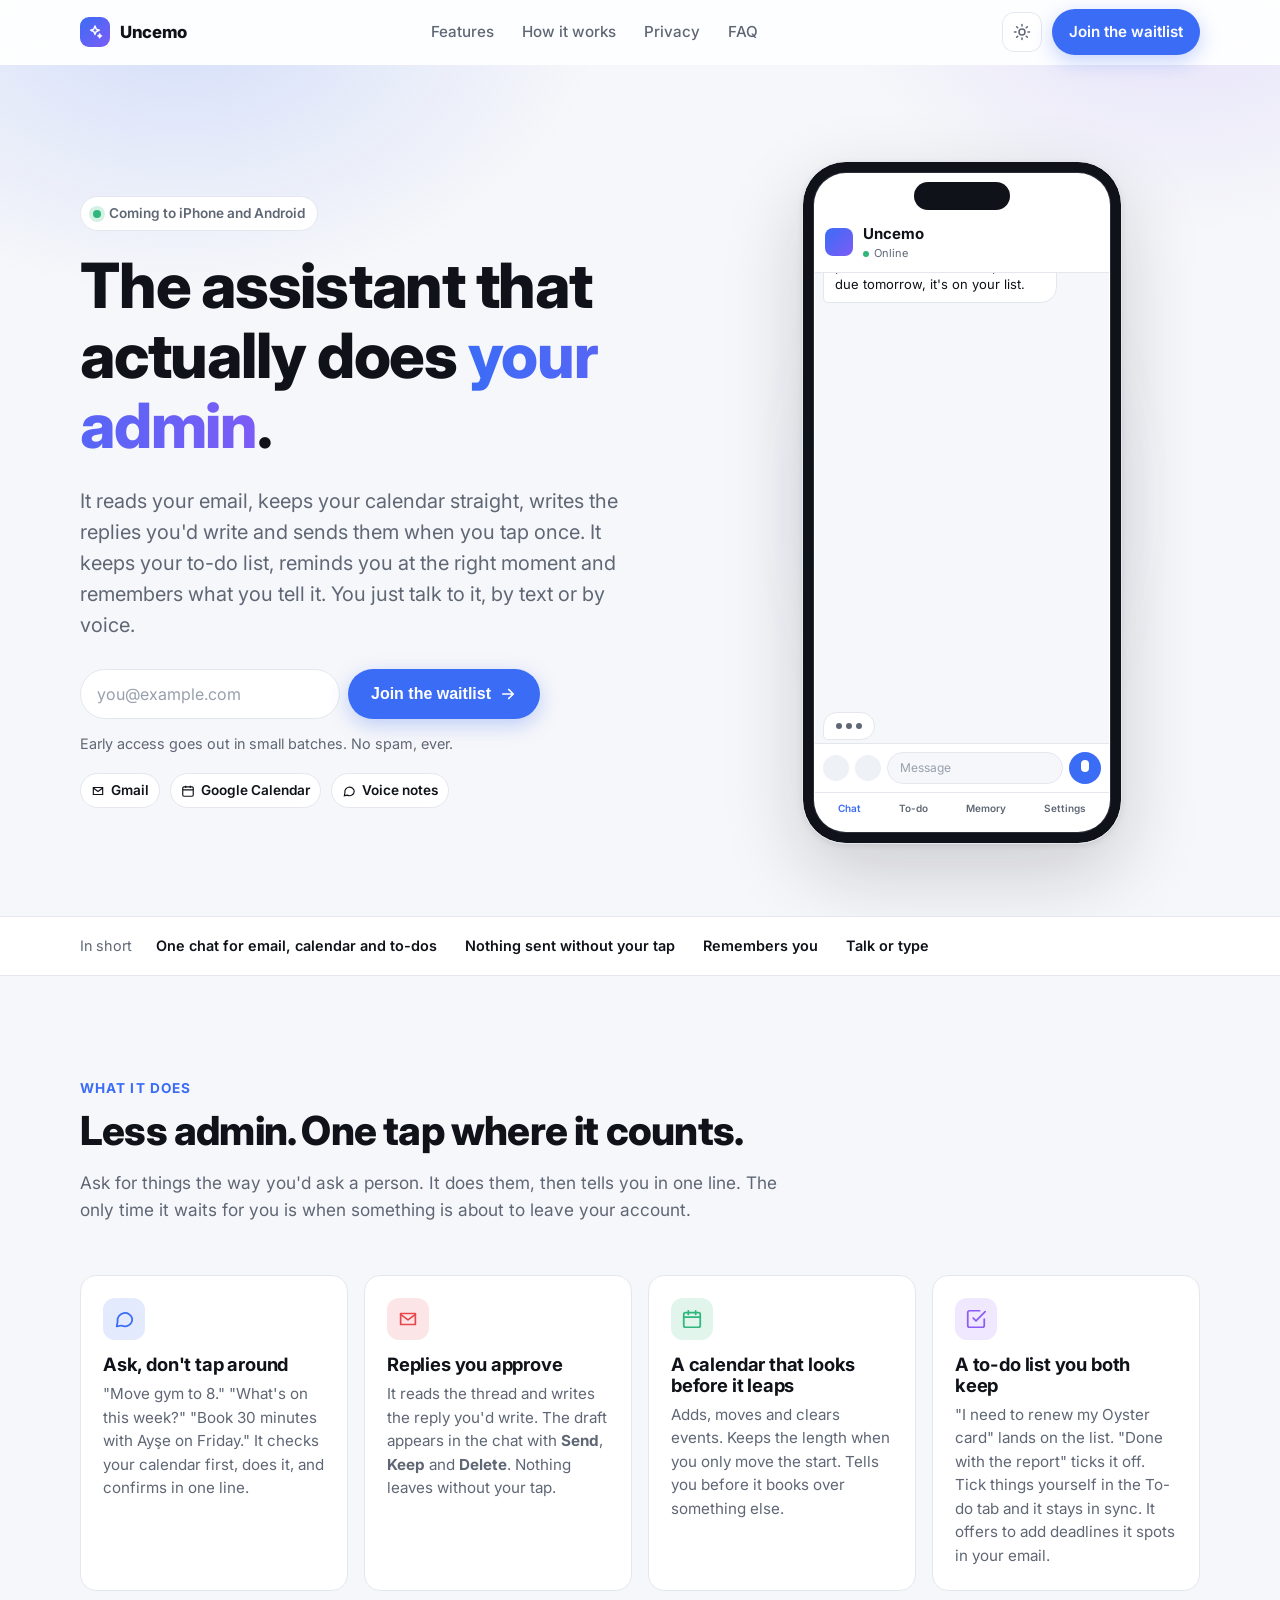
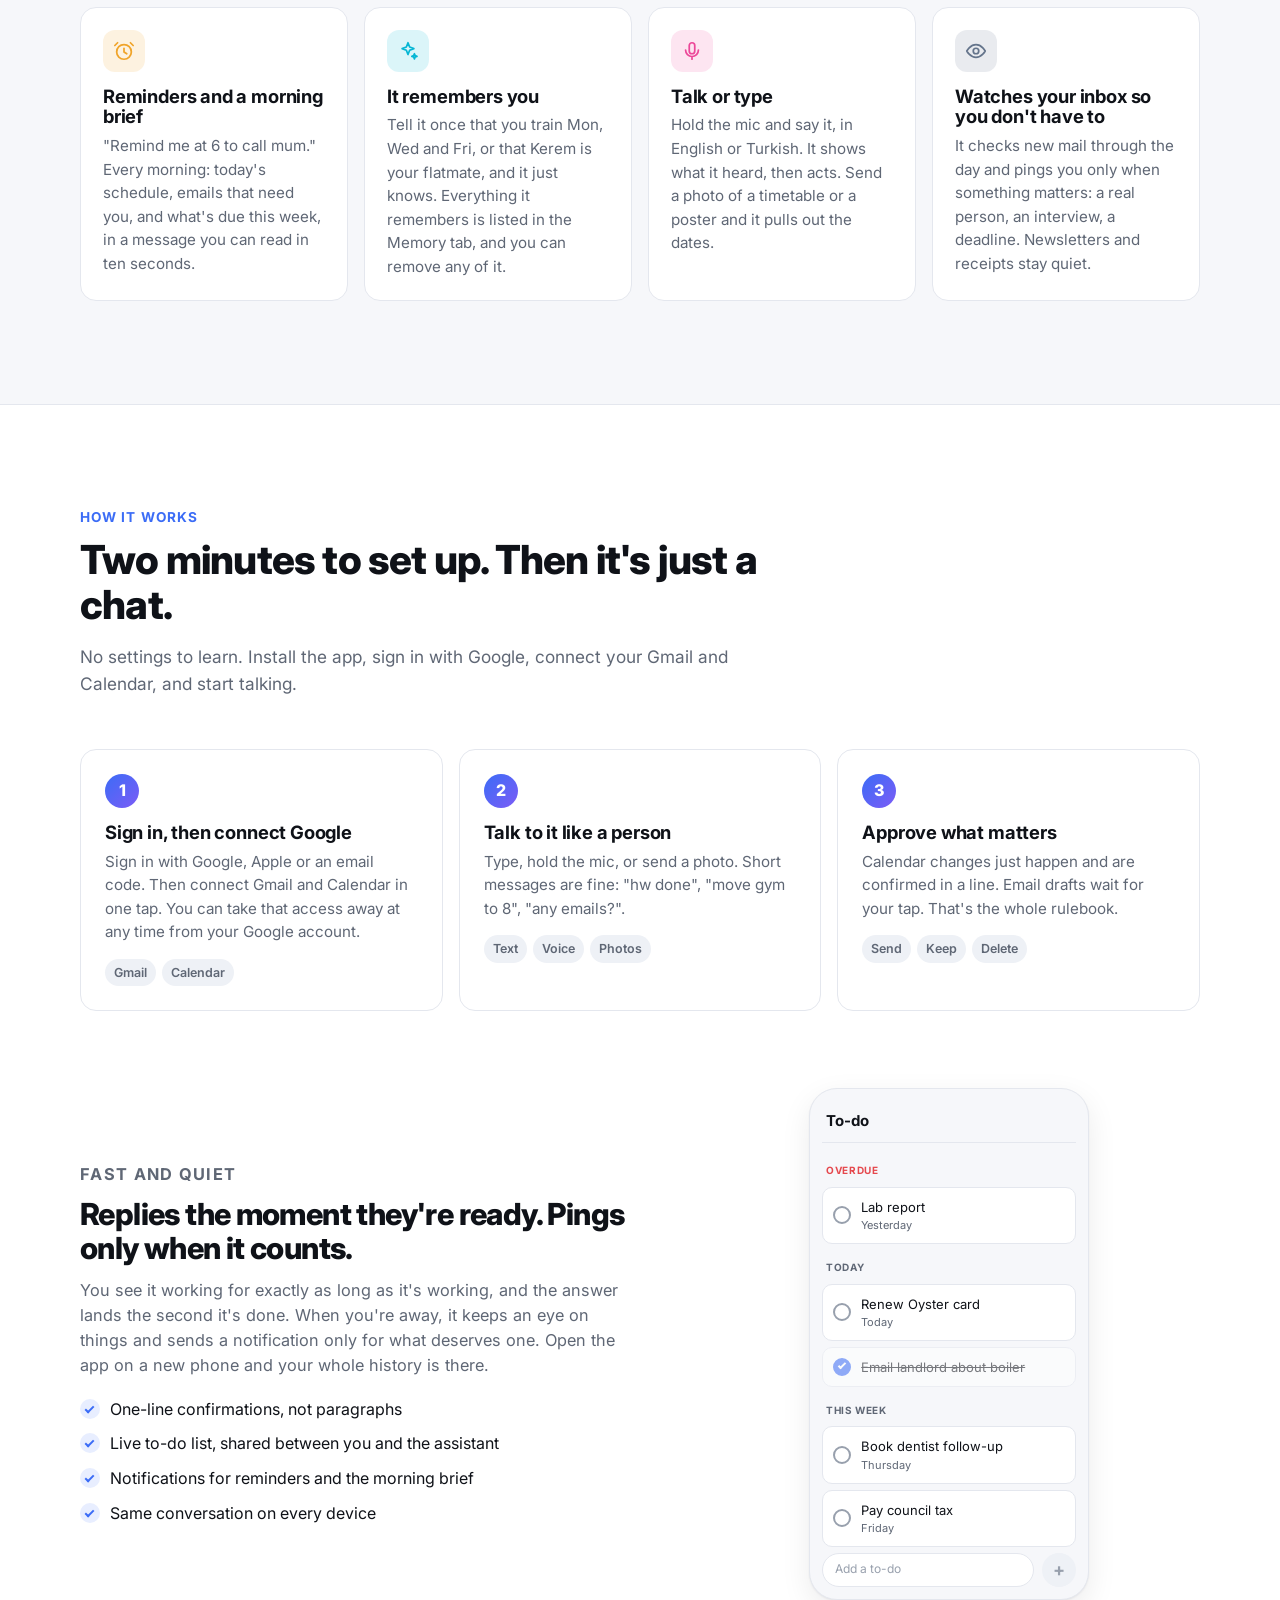
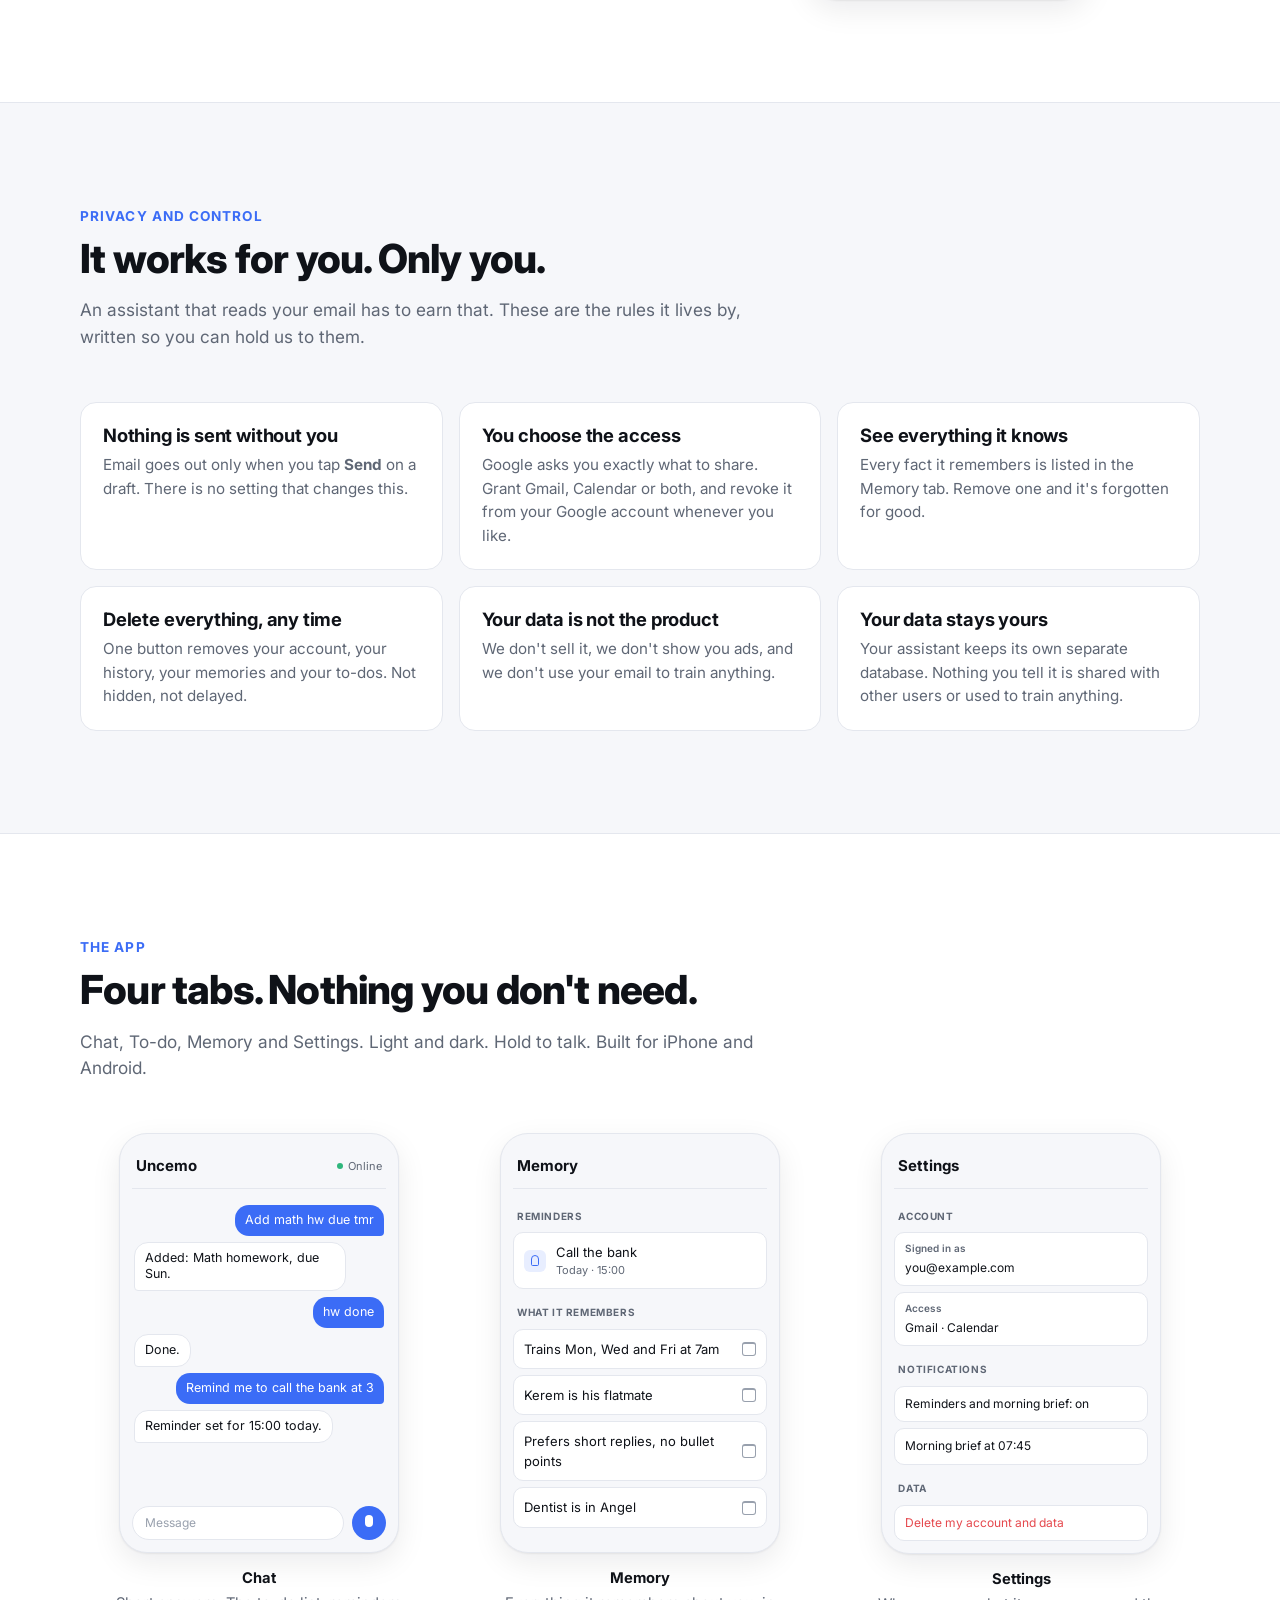
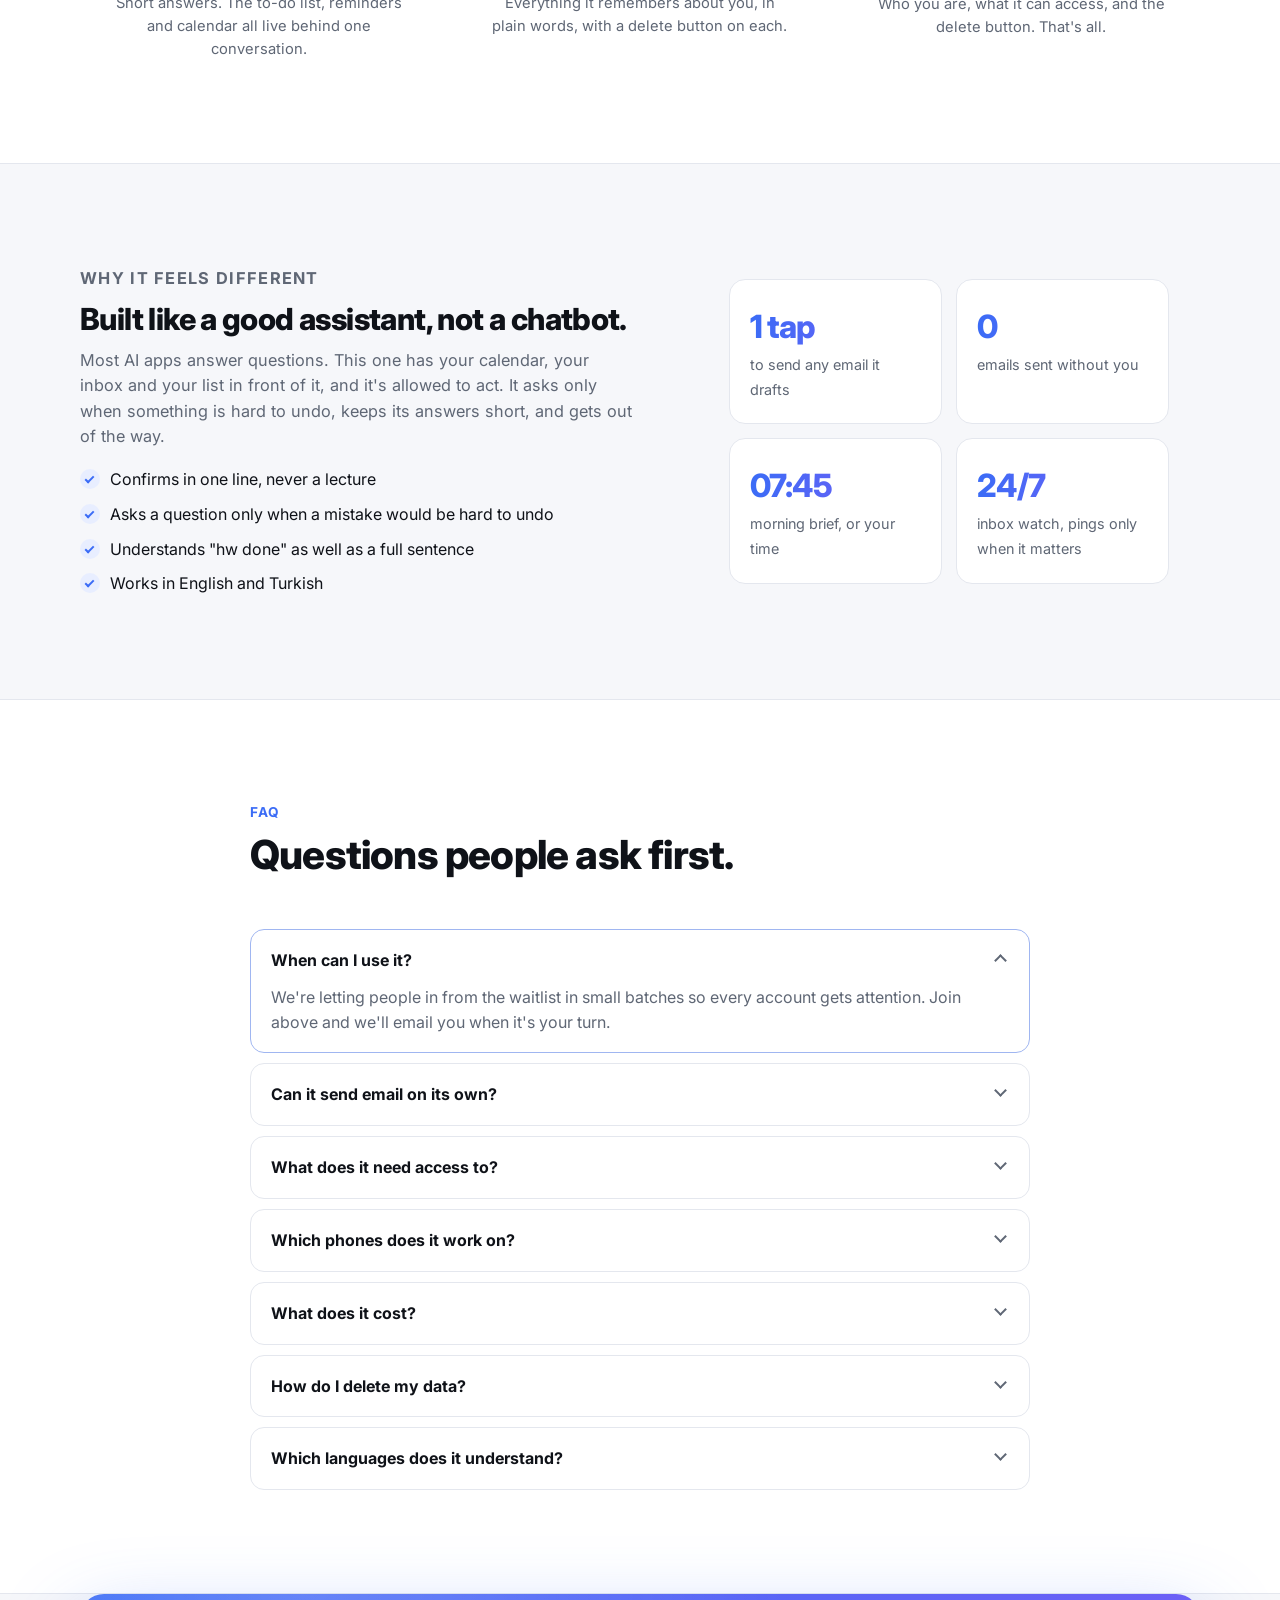
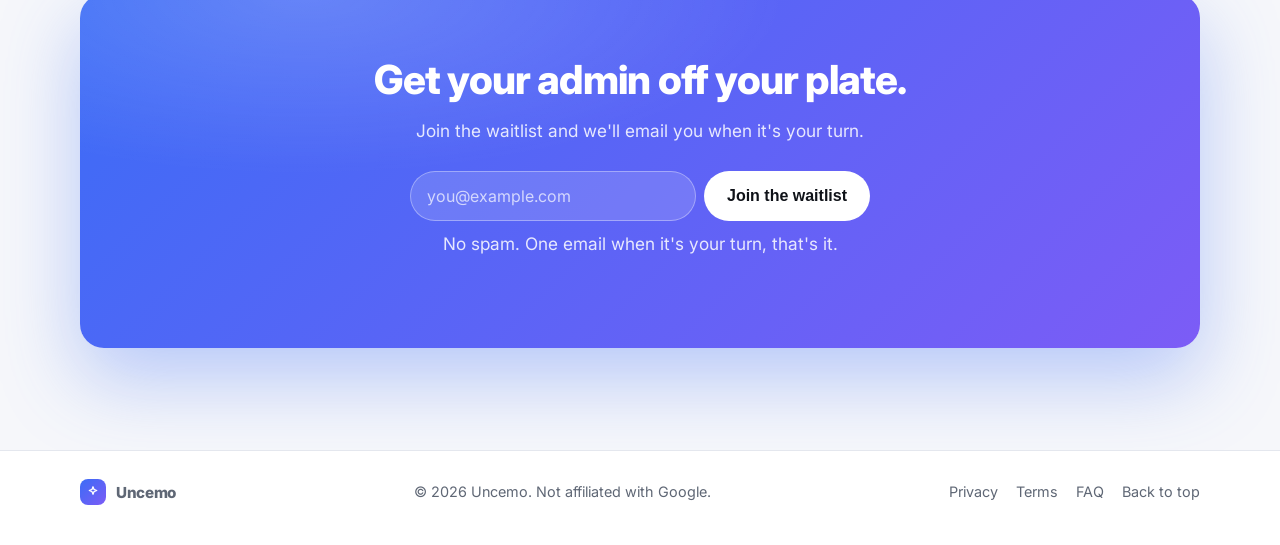
==== commit 35ff12b0: "App only: remove Telegram, WhatsApp and the single-owner mode The phone app is the only way in. Sign" ====
--- a/index.html
+++ b/index.html
@@ -1,5 +1,5 @@
 <!doctype html>
-<html lang="en" data-api="https://dorukagent-dev.up.railway.app">
+<html lang="en" data-api="https://api-dev.uncemo.com">
 <head>
   <meta charset="utf-8" />
   <meta name="viewport" content="width=device-width, initial-scale=1" />
@@ -76,7 +76,7 @@
           <div class="badges" aria-label="Works with">
             <span class="badge"><svg viewBox="0 0 24 24" fill="none" stroke="currentColor" stroke-width="2"><path d="M4 6h16v12H4z"/><path d="M4 7l8 6 8-6"/></svg>Gmail</span>
             <span class="badge"><svg viewBox="0 0 24 24" fill="none" stroke="currentColor" stroke-width="2"><rect x="3" y="5" width="18" height="16" rx="2"/><path d="M3 10h18M8 3v4M16 3v4"/></svg>Google Calendar</span>
-            <span class="badge"><svg viewBox="0 0 24 24" fill="none" stroke="currentColor" stroke-width="2"><path d="M21 12a8 8 0 0 1-11.7 7.1L4 20l1-5A8 8 0 1 1 21 12z"/></svg>WhatsApp &amp; Telegram</span>
+            <span class="badge"><svg viewBox="0 0 24 24" fill="none" stroke="currentColor" stroke-width="2"><path d="M21 12a8 8 0 0 1-11.7 7.1L4 20l1-5A8 8 0 1 1 21 12z"/></svg>Voice notes</span>
           </div>
         </div>
 
@@ -189,7 +189,7 @@
         <div class="section-head reveal">
           <p class="kicker">How it works</p>
           <h2>Two minutes to set up. Then it's just a chat.</h2>
-          <p>No settings to learn. Install the app, sign in with Google, and start talking. Use it from WhatsApp or Telegram too if you'd rather; it's the same assistant with the same memory everywhere.</p>
+          <p>No settings to learn. Install the app, sign in with Google, connect your Gmail and Calendar, and start talking.</p>
         </div>
         <ol class="flow reveal">
           <li>
@@ -202,7 +202,7 @@
             <div class="flow-num">2</div>
             <h3>Talk to it like a person</h3>
             <p>Type, hold the mic, or send a photo. Short messages are fine: "hw done", "move gym to 8", "any emails?".</p>
-            <div class="flow-tags"><span>App</span><span>WhatsApp</span><span>Telegram</span></div>
+            <div class="flow-tags"><span>Text</span><span>Voice</span><span>Photos</span></div>
           </li>
           <li>
             <div class="flow-num">3</div>
@@ -272,8 +272,8 @@
             <p>We don't sell it, we don't show you ads, and we don't use your email to train anything.</p>
           </div>
           <div class="pcard reveal">
-            <h3>It ignores everyone else</h3>
-            <p>On WhatsApp and Telegram it answers you and no one else. Messages from other people never reach it.</p>
+            <h3>Your data stays yours</h3>
+            <p>Your assistant keeps its own separate database. Nothing you tell it is shared with other users or used to train anything.</p>
           </div>
         </div>
       </div>
@@ -383,7 +383,7 @@
           </details>
           <details>
             <summary>Which phones does it work on?</summary>
-            <p>iPhone and Android. You can also talk to it on WhatsApp or Telegram, and it's the same assistant with the same memory wherever you message from.</p>
+            <p>iPhone and Android. Sign in on a new phone and your assistant is there with everything it knows.</p>
           </details>
           <details>
             <summary>What does it cost?</summary>
@@ -426,7 +426,7 @@
         </span>
         <span data-name>Assistant</span>
       </div>
-      <p>© 2026 <span data-name>Assistant</span>. Not affiliated with Google, Meta or Telegram.</p>
+      <p>© 2026 <span data-name>Assistant</span>. Not affiliated with Google.</p>
       <nav aria-label="Footer">
         <a href="privacy.html">Privacy</a>
         <a href="terms.html">Terms</a>
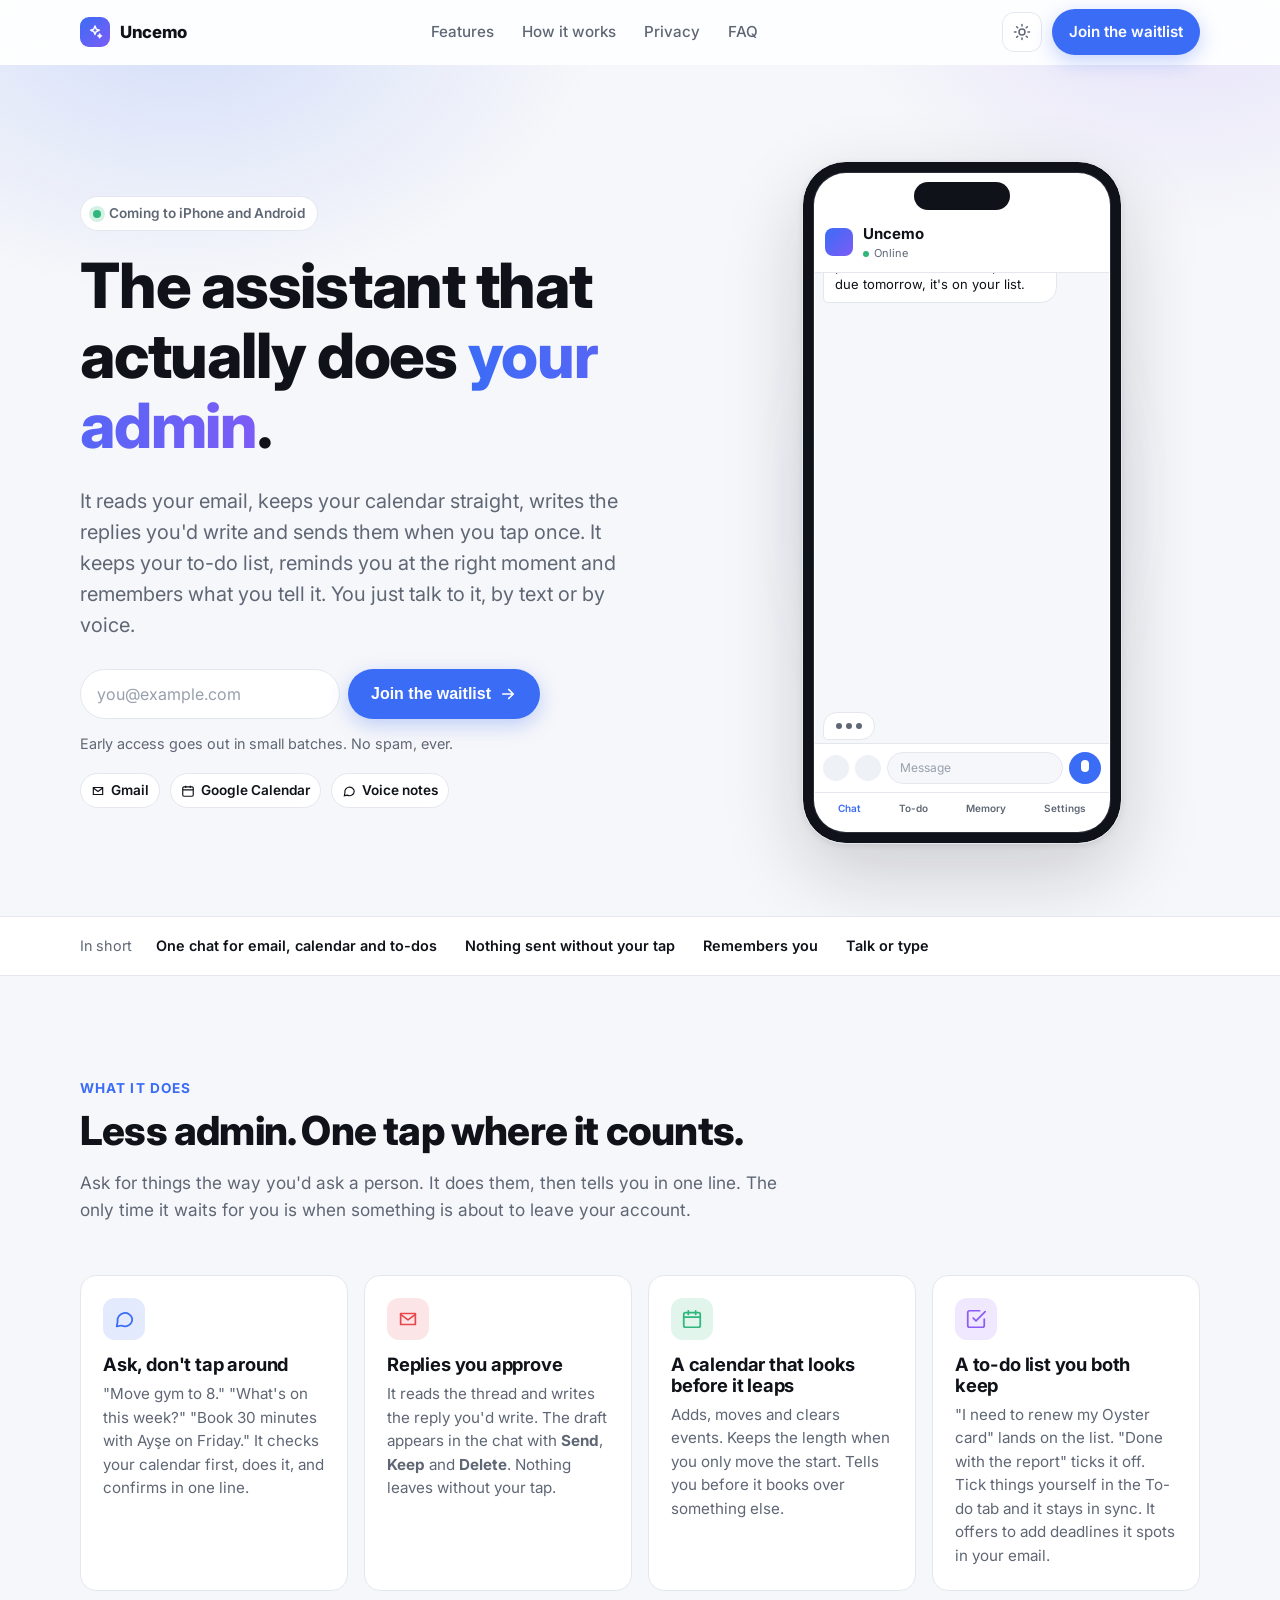
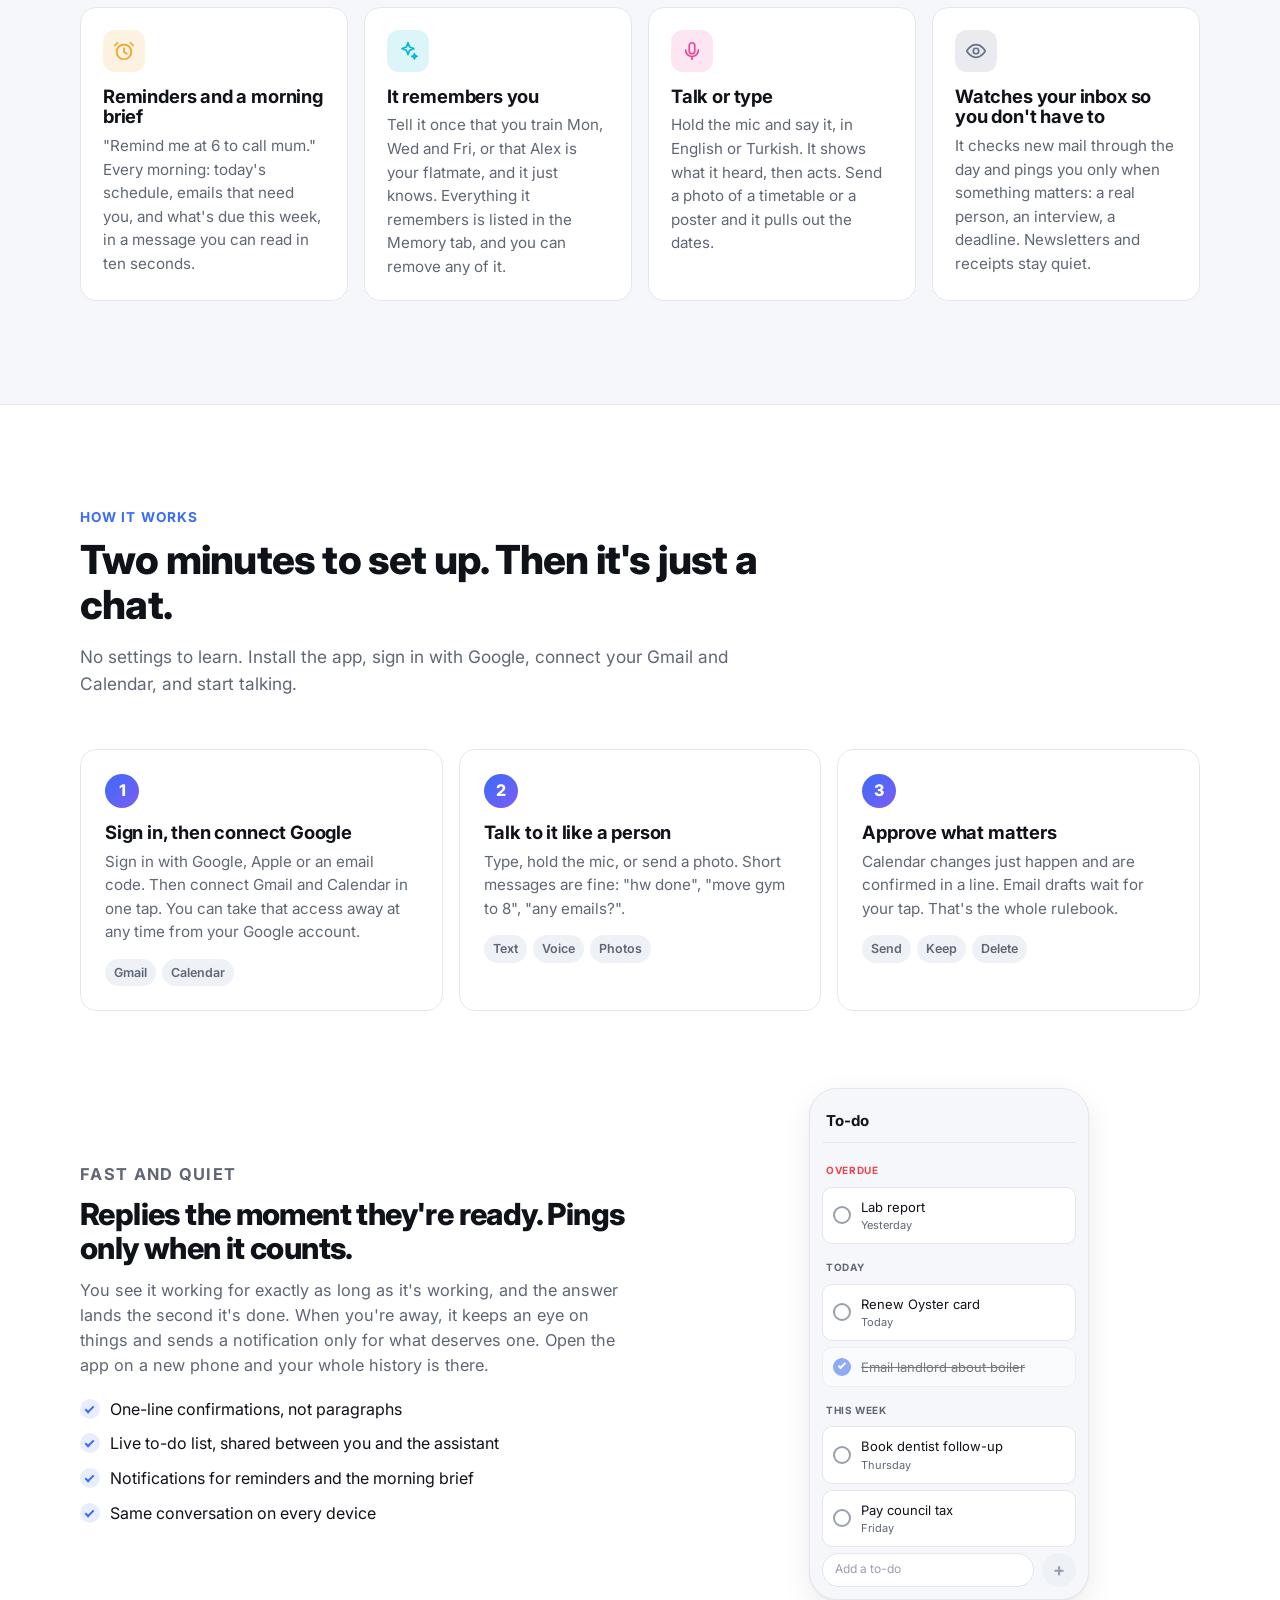
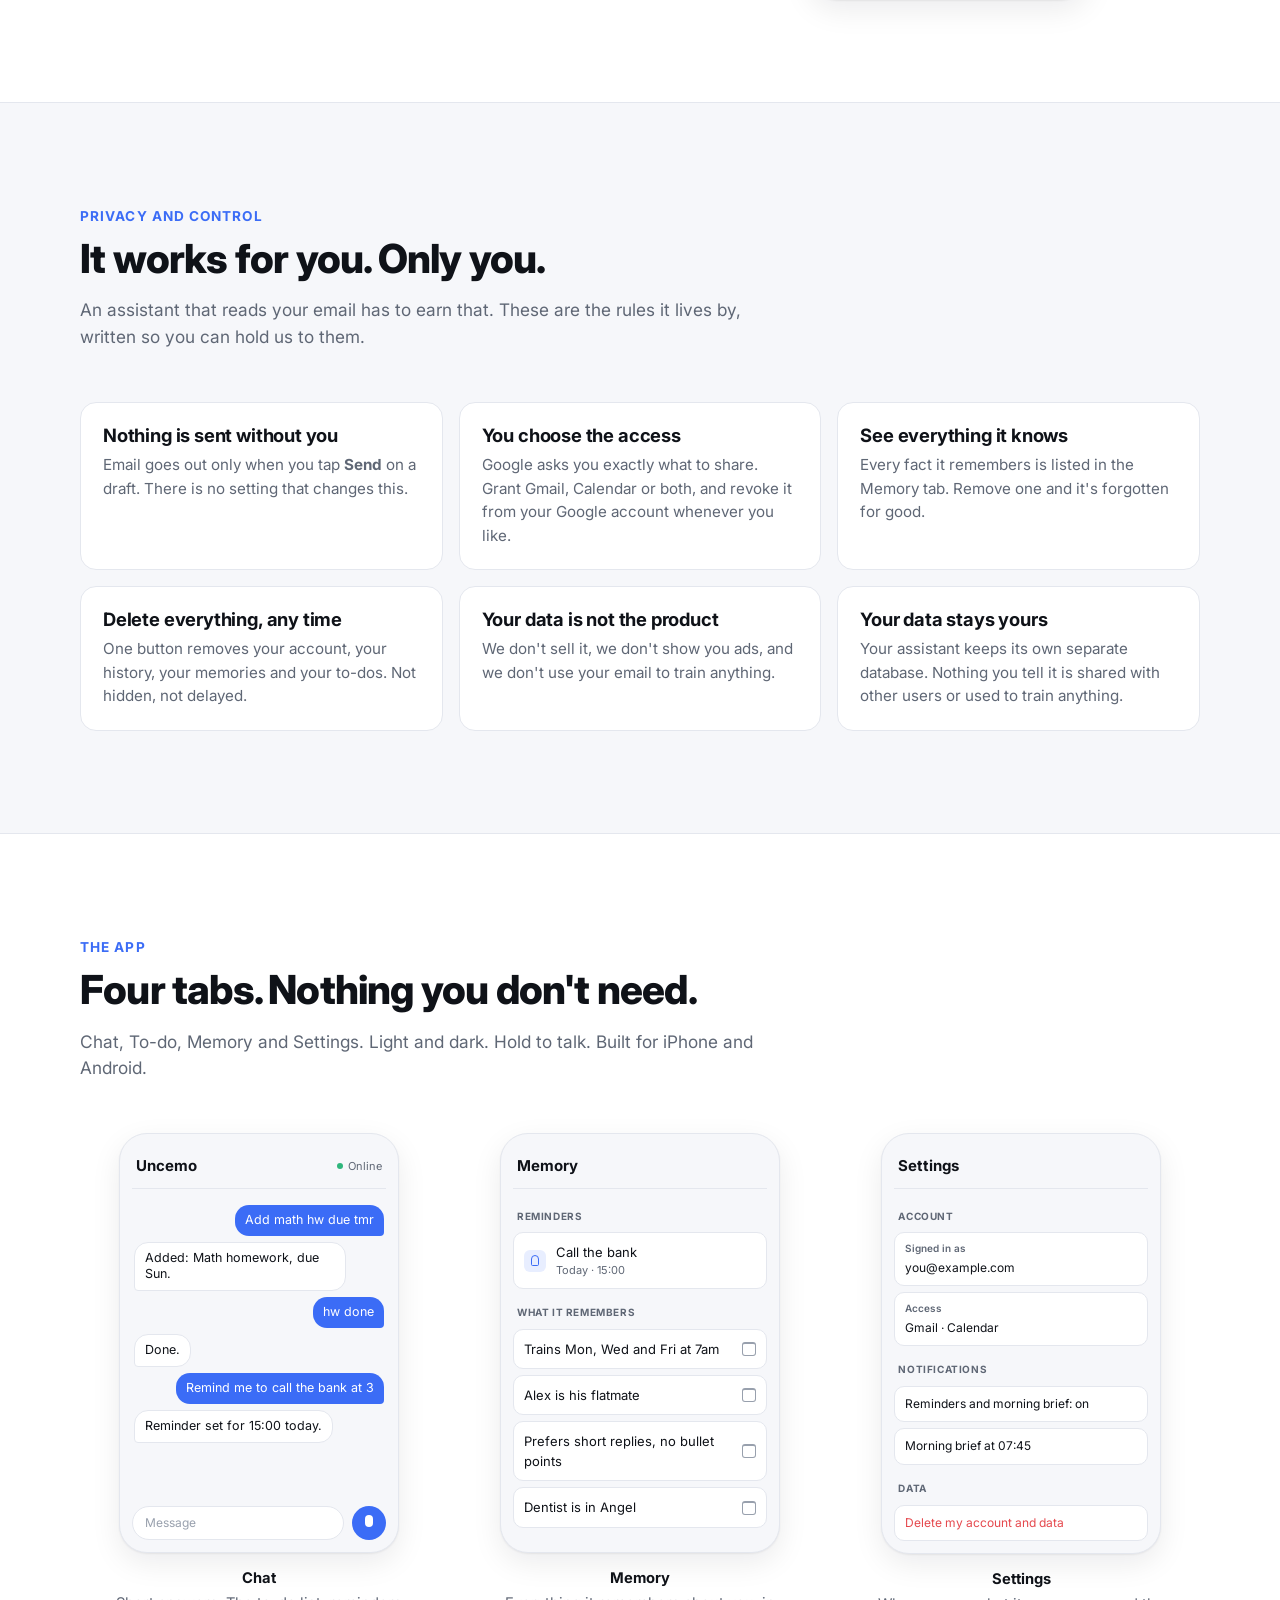
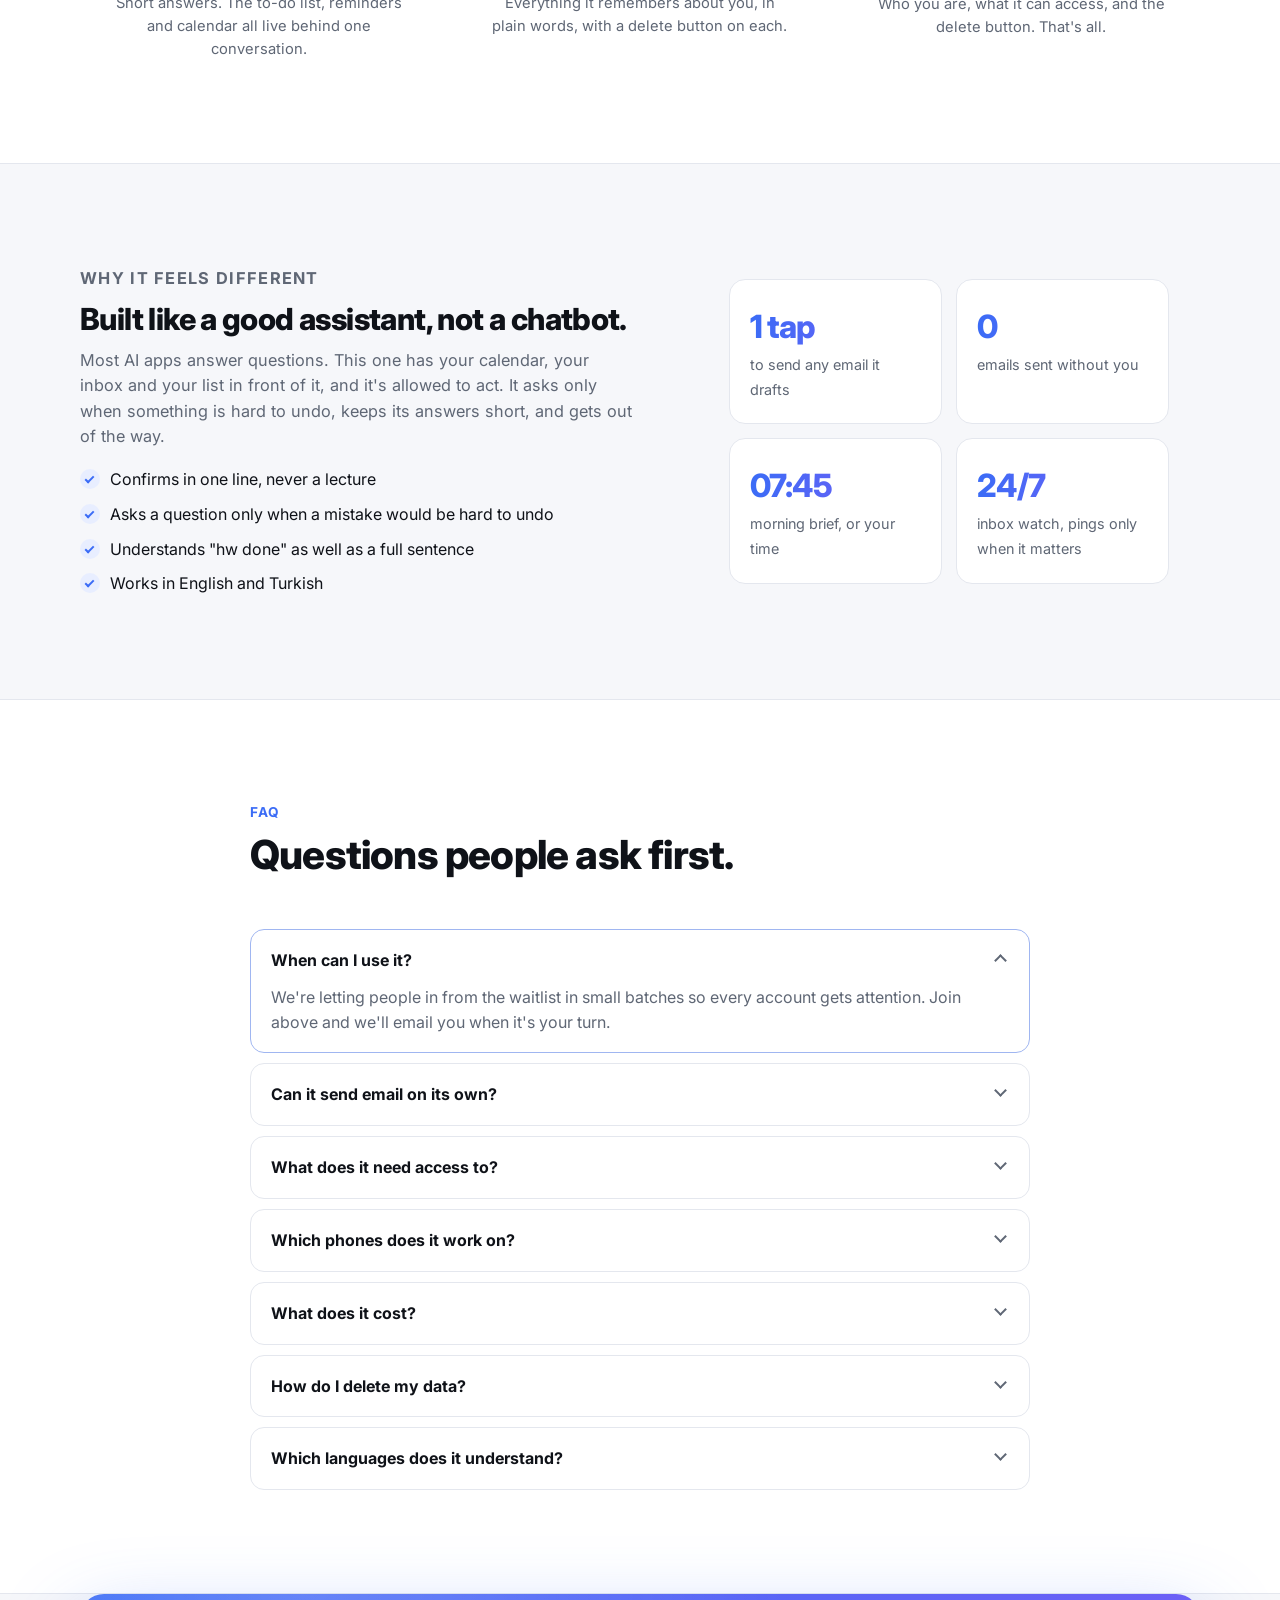
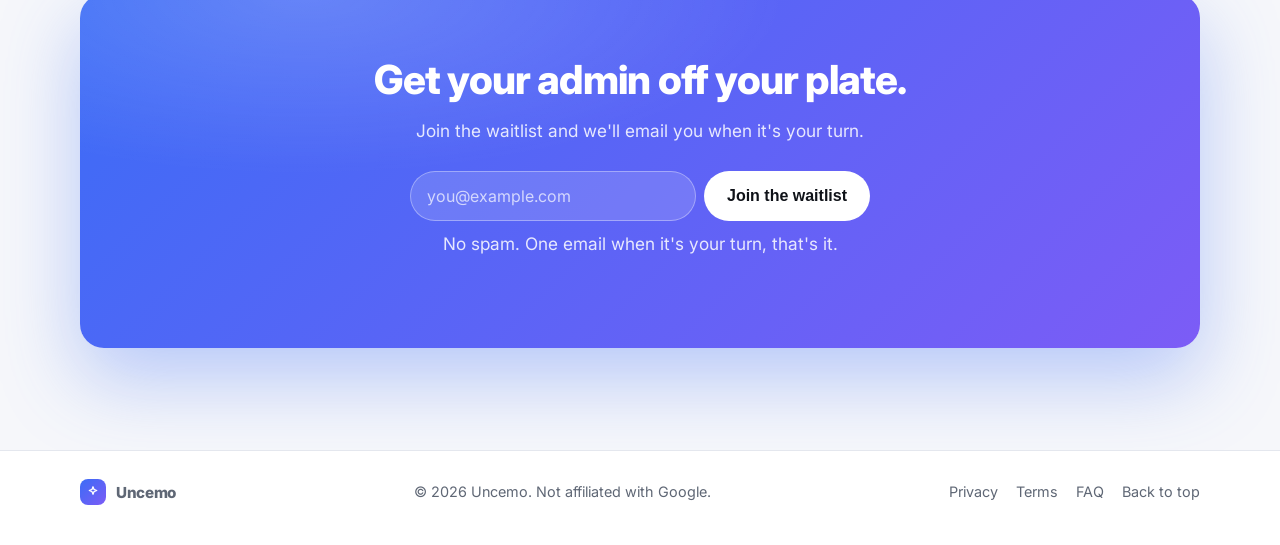
==== commit 99c64bd5: "Website: no personal details on the legal pages, placeholder names in samples Co-Authored-By: Claude" ====
--- a/index.html
+++ b/index.html
@@ -100,7 +100,7 @@
               <div class="card">
                 <div class="card-top"><span class="card-ic"></span><div><div class="muted">Draft to</div><div class="strong">james@homelet.co.uk</div></div></div>
                 <div class="card-subj">Re: Boiler check</div>
-                <div class="card-body">Hi James, Thursday at 6pm works for me. I'll be home. Thanks, Doruk</div>
+                <div class="card-body">Hi James, Thursday at 6pm works for me. I'll be home. Thanks, Sam</div>
                 <div class="card-actions"><span class="b primary">Send</span><span class="b">Keep</span><span class="b danger">Delete</span></div>
               </div>
               <div class="msg them">Reminder set for Thursday 17:30.</div>
@@ -167,7 +167,7 @@
           <article class="feature reveal">
             <span class="f-ic" style="--c:#06b6d4"><svg viewBox="0 0 24 24"><path d="M12 3l1.8 4.6 4.6 1.8-4.6 1.8L12 15.8l-1.8-4.6L5.6 9.4l4.6-1.8z"/><path d="M19 15l.8 2 2 .8-2 .8-.8 2-.8-2-2-.8 2-.8z"/></svg></span>
             <h3>It remembers you</h3>
-            <p>Tell it once that you train Mon, Wed and Fri, or that Kerem is your flatmate, and it just knows. Everything it remembers is listed in the Memory tab, and you can remove any of it.</p>
+            <p>Tell it once that you train Mon, Wed and Fri, or that Alex is your flatmate, and it just knows. Everything it remembers is listed in the Memory tab, and you can remove any of it.</p>
           </article>
           <article class="feature reveal">
             <span class="f-ic" style="--c:#ec4899"><svg viewBox="0 0 24 24"><rect x="9" y="3" width="6" height="12" rx="3"/><path d="M5 11a7 7 0 0 0 14 0M12 18v3"/></svg></span>
@@ -310,7 +310,7 @@
               <div class="mini-row"><i class="bell"></i><div><span>Call the bank</span><small>Today · 15:00</small></div></div>
               <div class="mini-sec">What it remembers</div>
               <div class="mini-row plain"><div><span>Trains Mon, Wed and Fri at 7am</span></div><em></em></div>
-              <div class="mini-row plain"><div><span>Kerem is his flatmate</span></div><em></em></div>
+              <div class="mini-row plain"><div><span>Alex is his flatmate</span></div><em></em></div>
               <div class="mini-row plain"><div><span>Prefers short replies, no bullet points</span></div><em></em></div>
               <div class="mini-row plain"><div><span>Dentist is in Angel</span></div><em></em></div>
             </div>
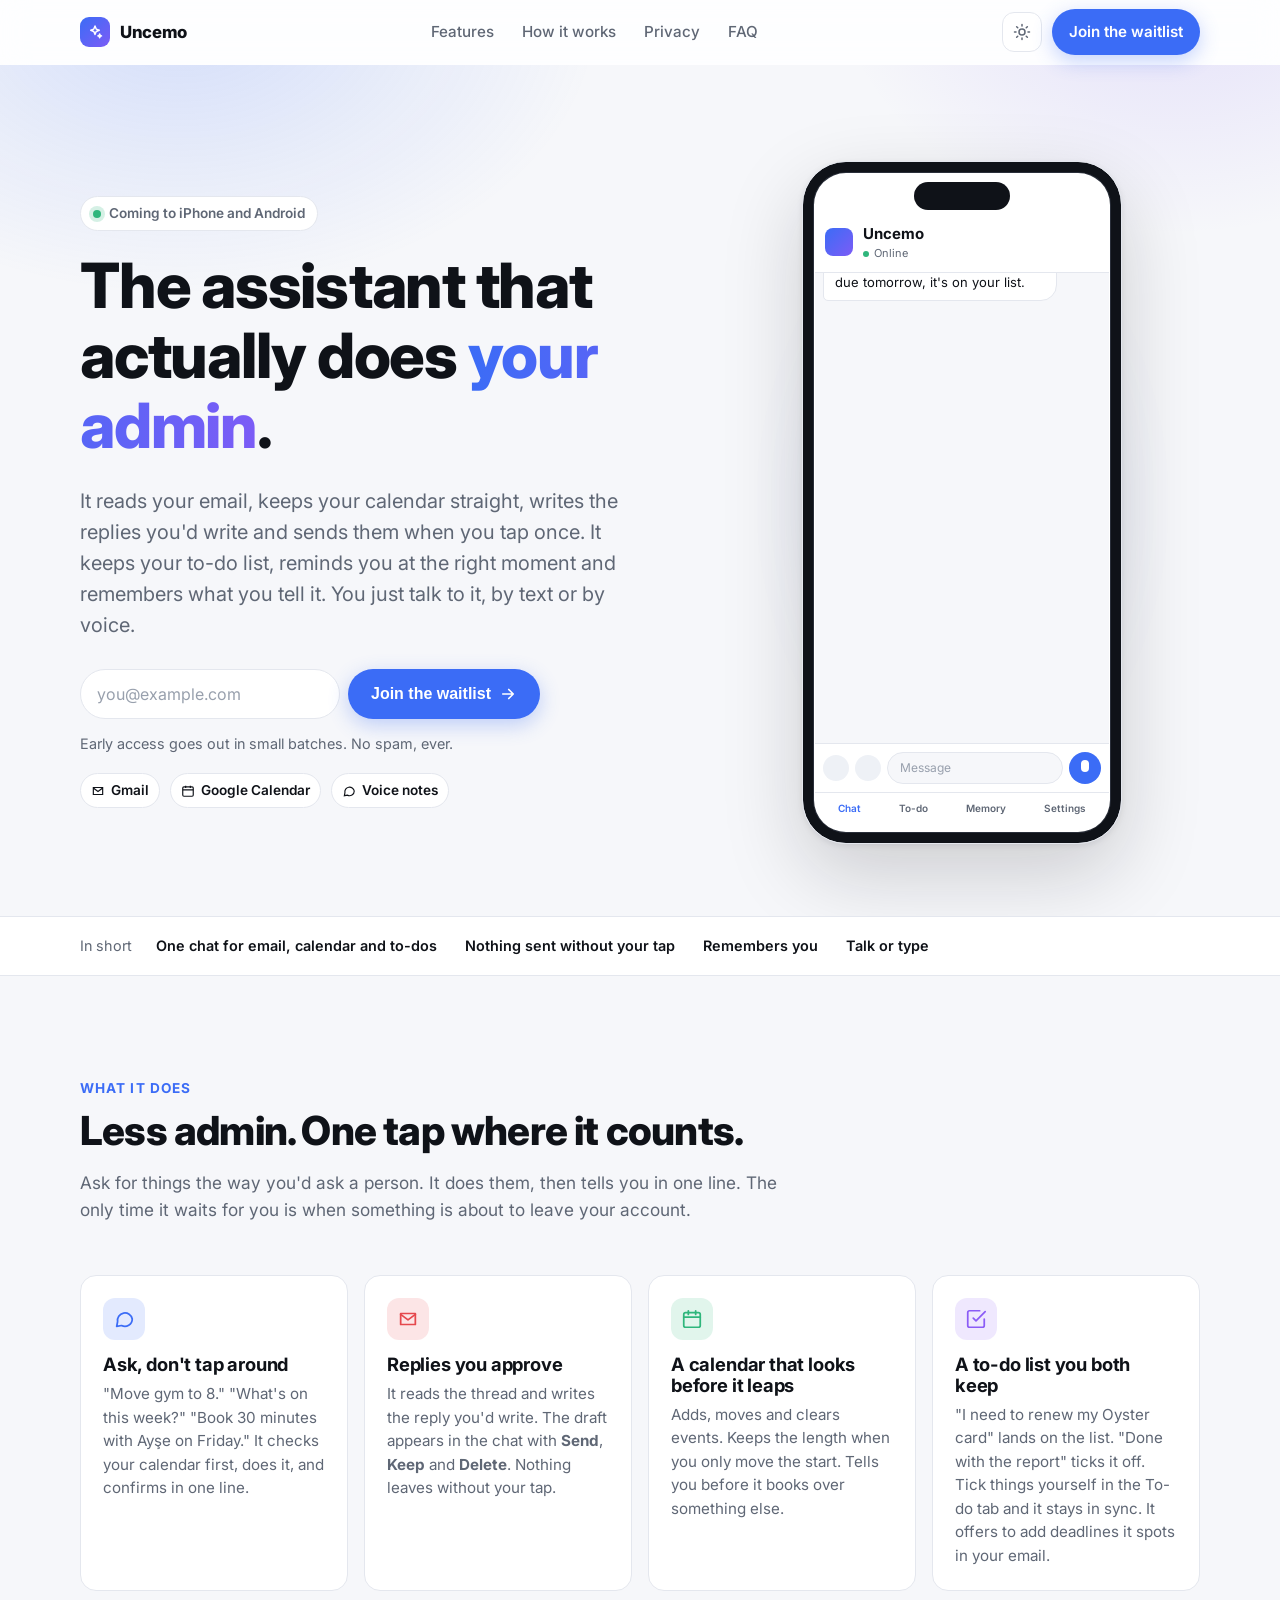
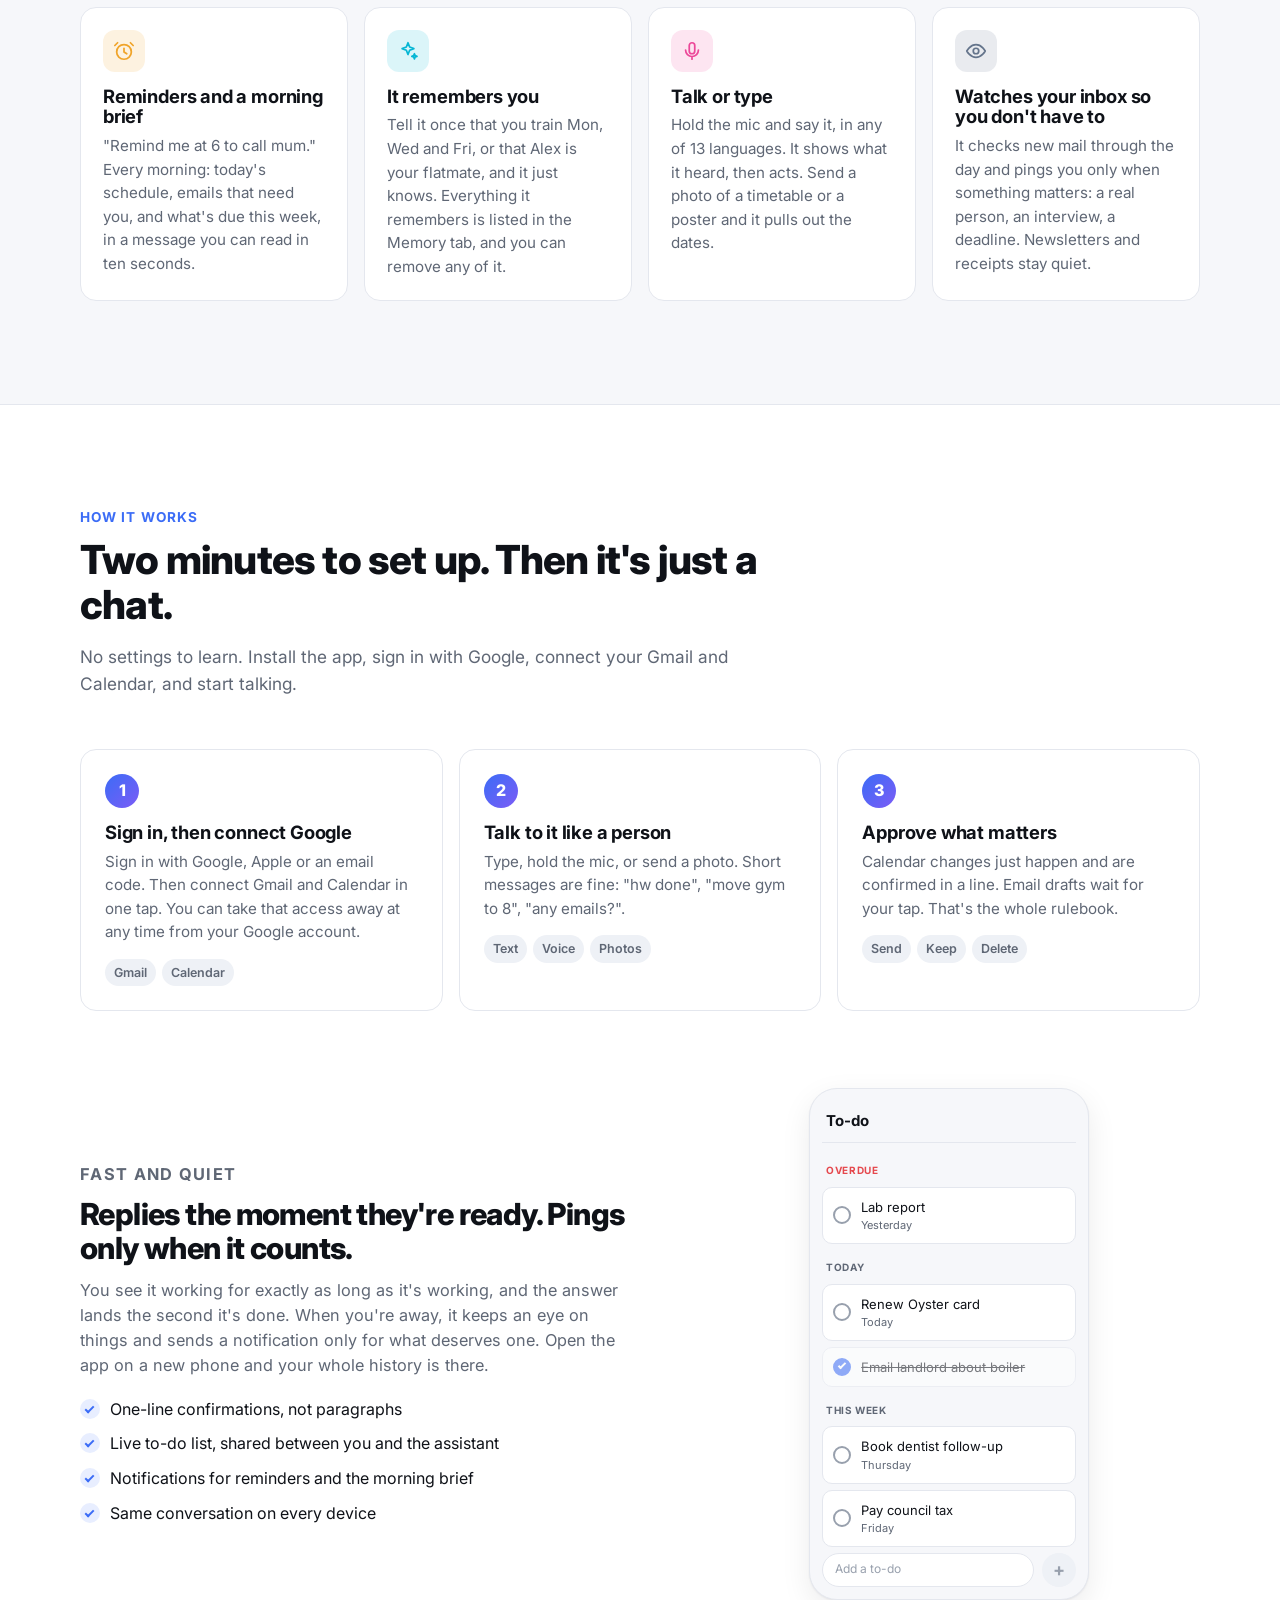
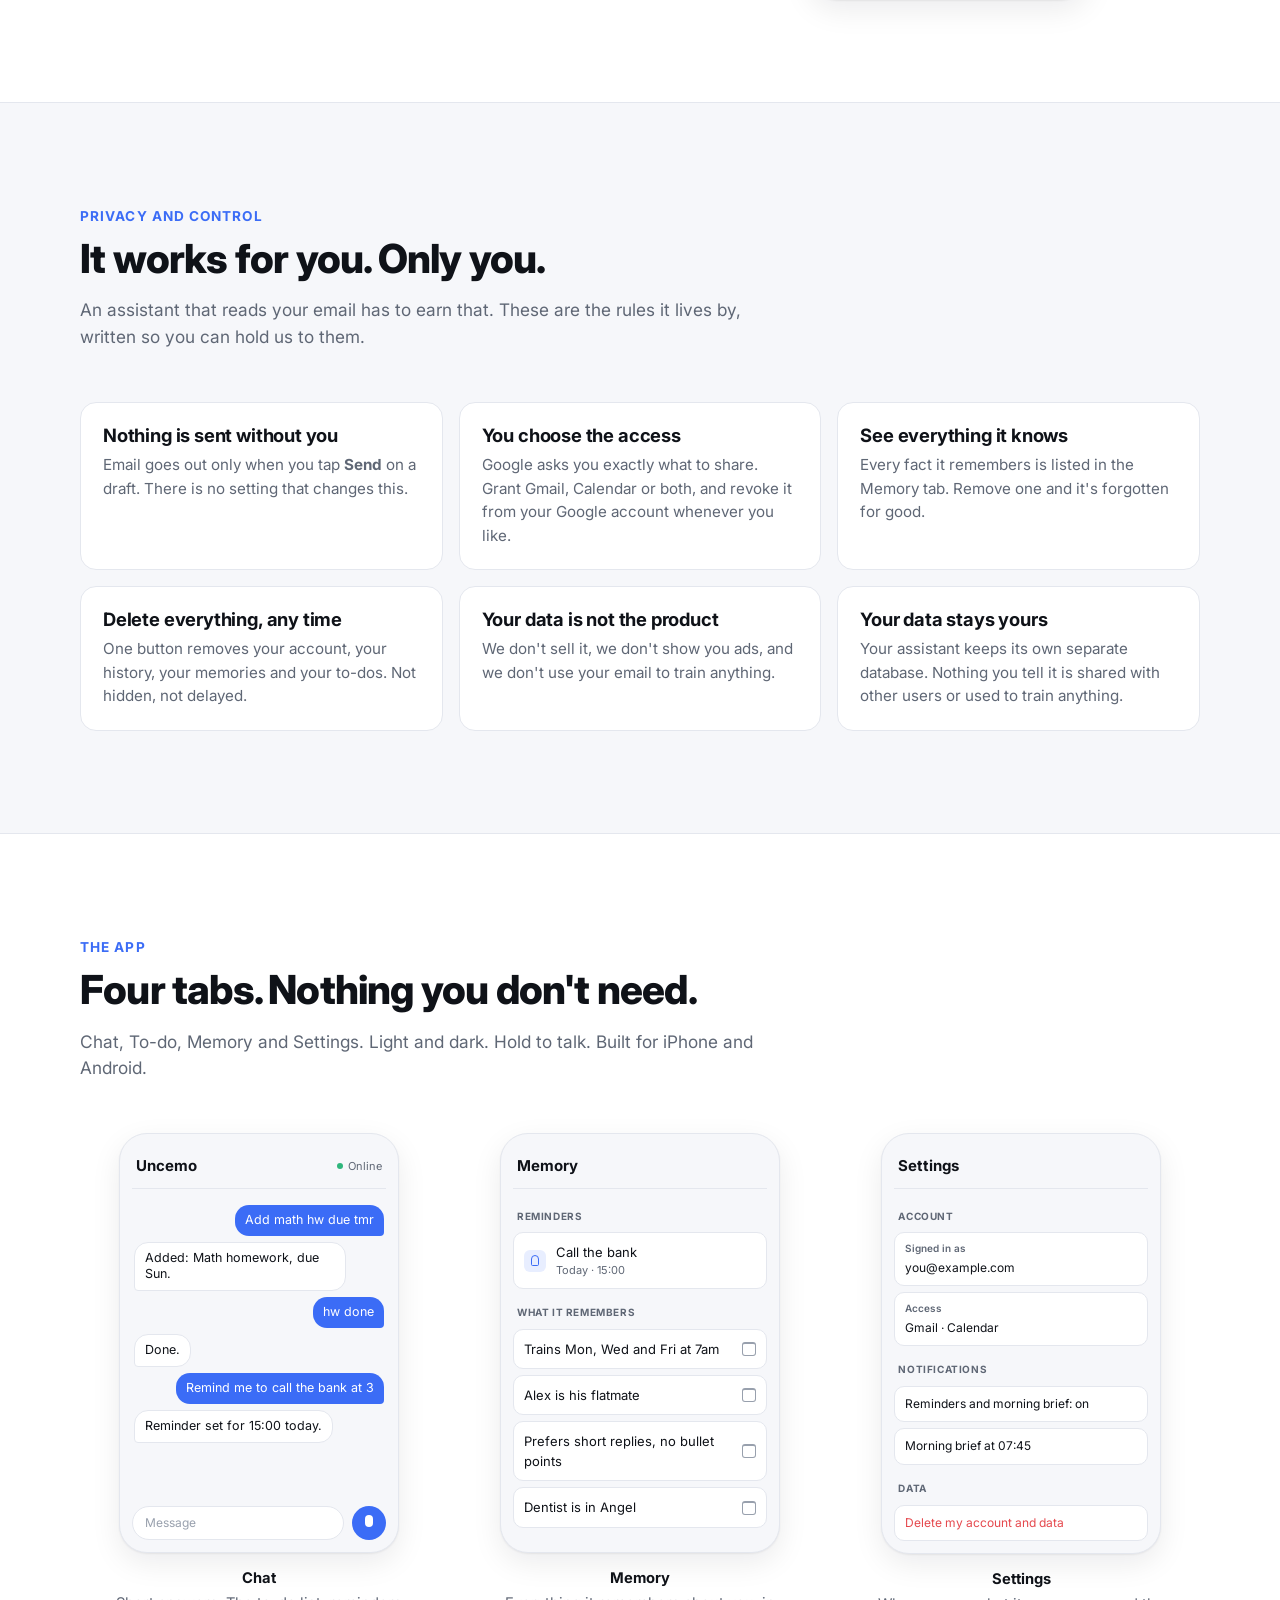
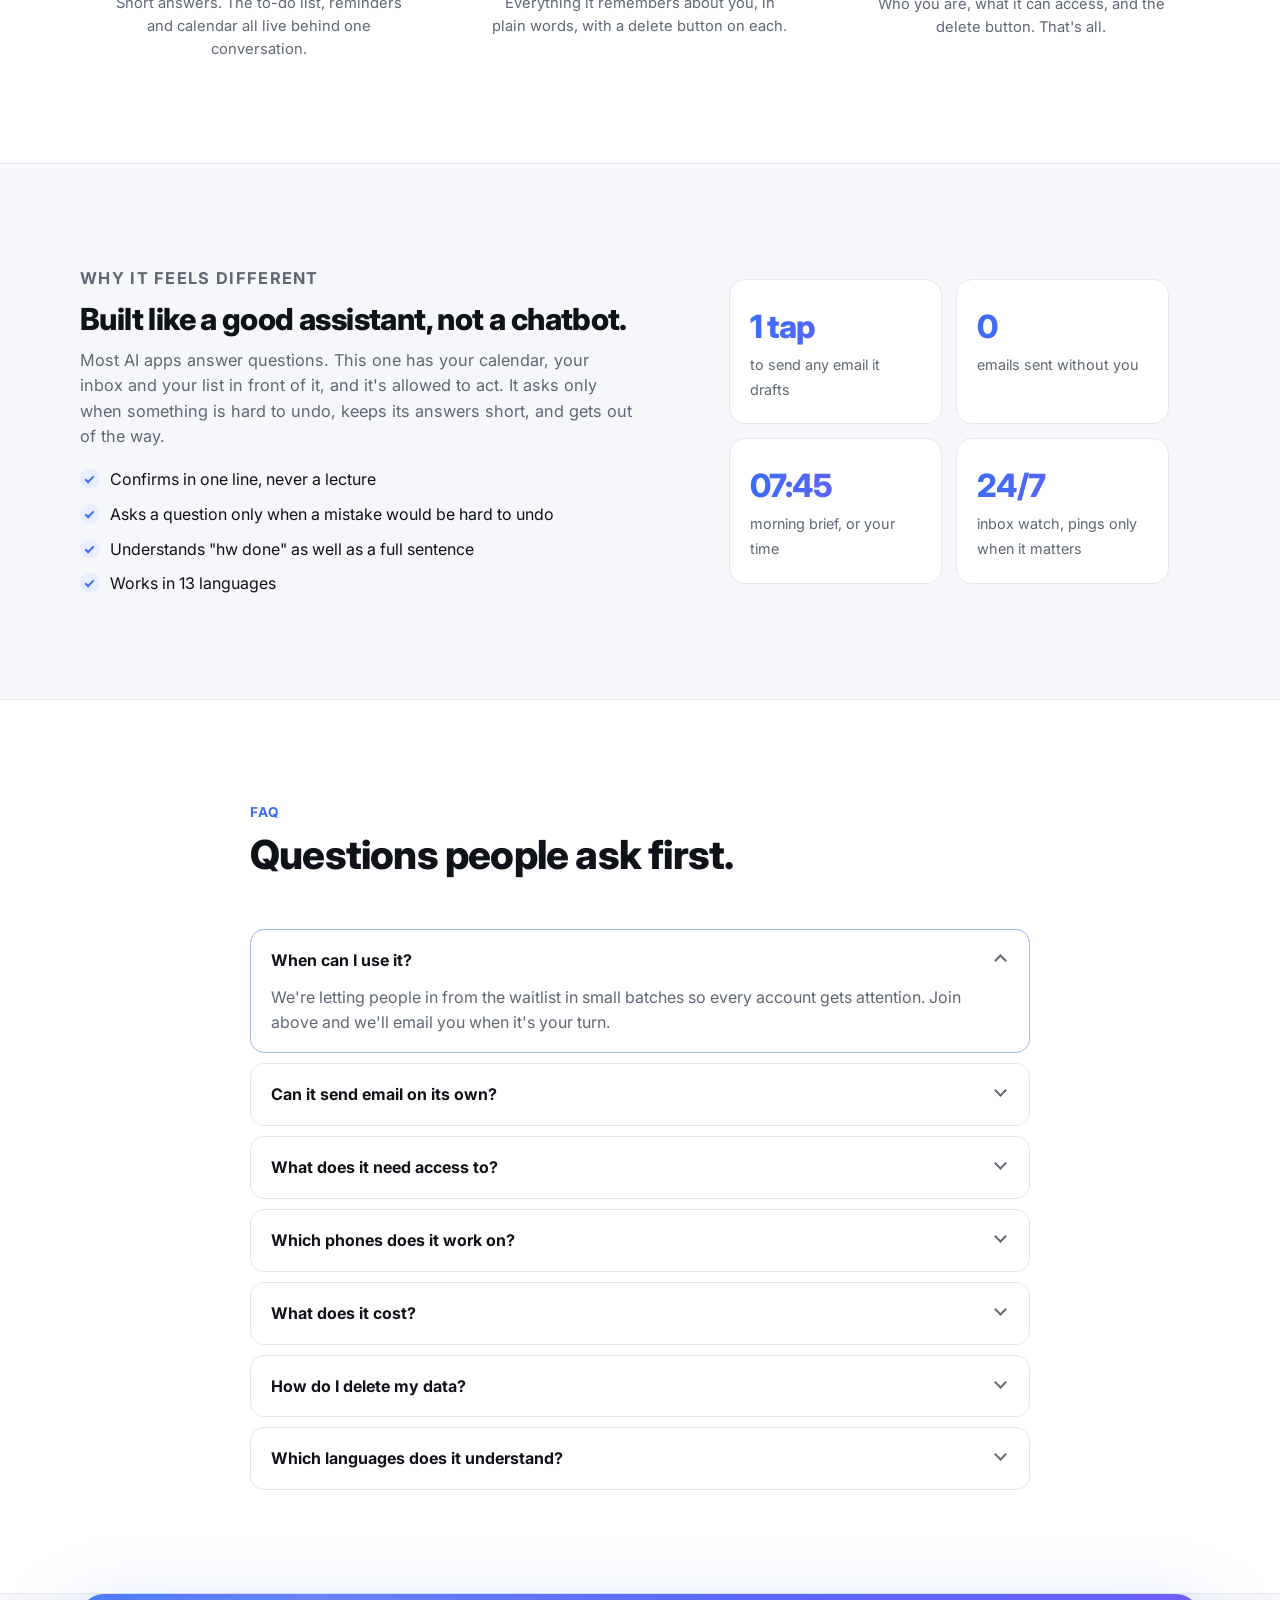
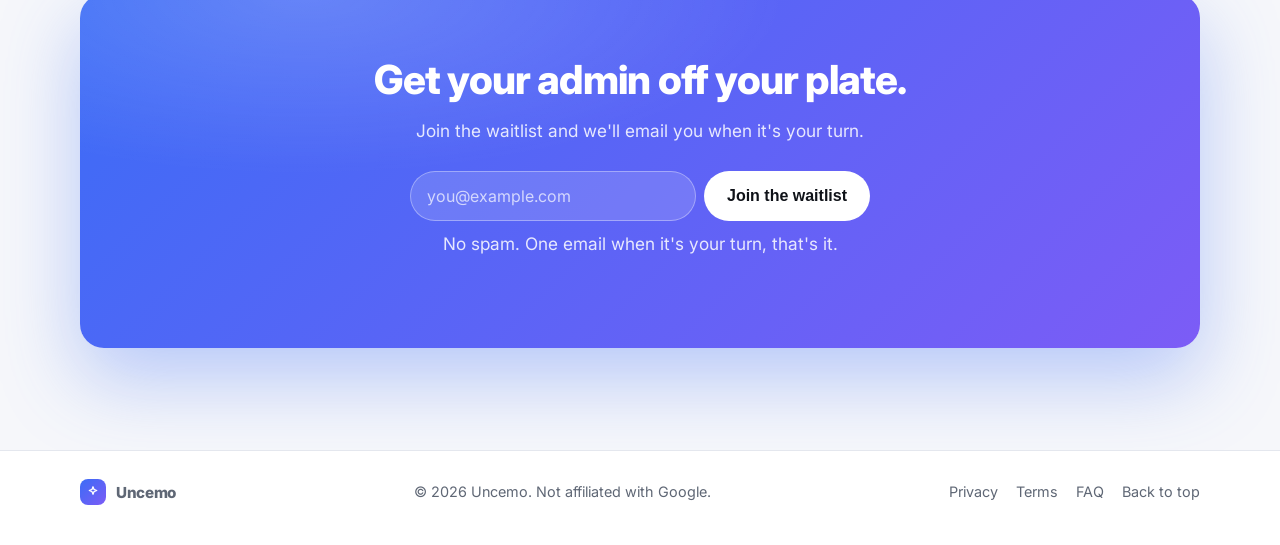
==== commit 889fde4e: "Website: 13 languages, no single language singled out Co-Authored-By: Claude Fable 5.1 <noreply@anth" ====
--- a/index.html
+++ b/index.html
@@ -172,7 +172,7 @@
           <article class="feature reveal">
             <span class="f-ic" style="--c:#ec4899"><svg viewBox="0 0 24 24"><rect x="9" y="3" width="6" height="12" rx="3"/><path d="M5 11a7 7 0 0 0 14 0M12 18v3"/></svg></span>
             <h3>Talk or type</h3>
-            <p>Hold the mic and say it, in English or Turkish. It shows what it heard, then acts. Send a photo of a timetable or a poster and it pulls out the dates.</p>
+            <p>Hold the mic and say it, in any of 13 languages. It shows what it heard, then acts. Send a photo of a timetable or a poster and it pulls out the dates.</p>
           </article>
           <article class="feature reveal">
             <span class="f-ic" style="--c:#64748b"><svg viewBox="0 0 24 24"><path d="M2 12s3.5-7 10-7 10 7 10 7-3.5 7-10 7S2 12 2 12z"/><circle cx="12" cy="12" r="3"/></svg></span>
@@ -346,7 +346,7 @@
               <li>Confirms in one line, never a lecture</li>
               <li>Asks a question only when a mistake would be hard to undo</li>
               <li>Understands "hw done" as well as a full sentence</li>
-              <li>Works in English and Turkish</li>
+              <li>Works in 13 languages</li>
             </ul>
           </div>
           <div class="split-visual">
@@ -395,7 +395,7 @@
           </details>
           <details>
             <summary>Which languages does it understand?</summary>
-            <p>English and Turkish are fully supported for both typing and voice notes. Most other major languages work too.</p>
+            <p>The app and the assistant work in 13 languages: English, Spanish, French, German, Italian, Portuguese, Russian, Turkish, Arabic, Hindi, Japanese, Korean and Chinese. The app follows your phone's language, and you can pick another in Account. Voice notes work in all of them.</p>
           </details>
         </div>
       </div>
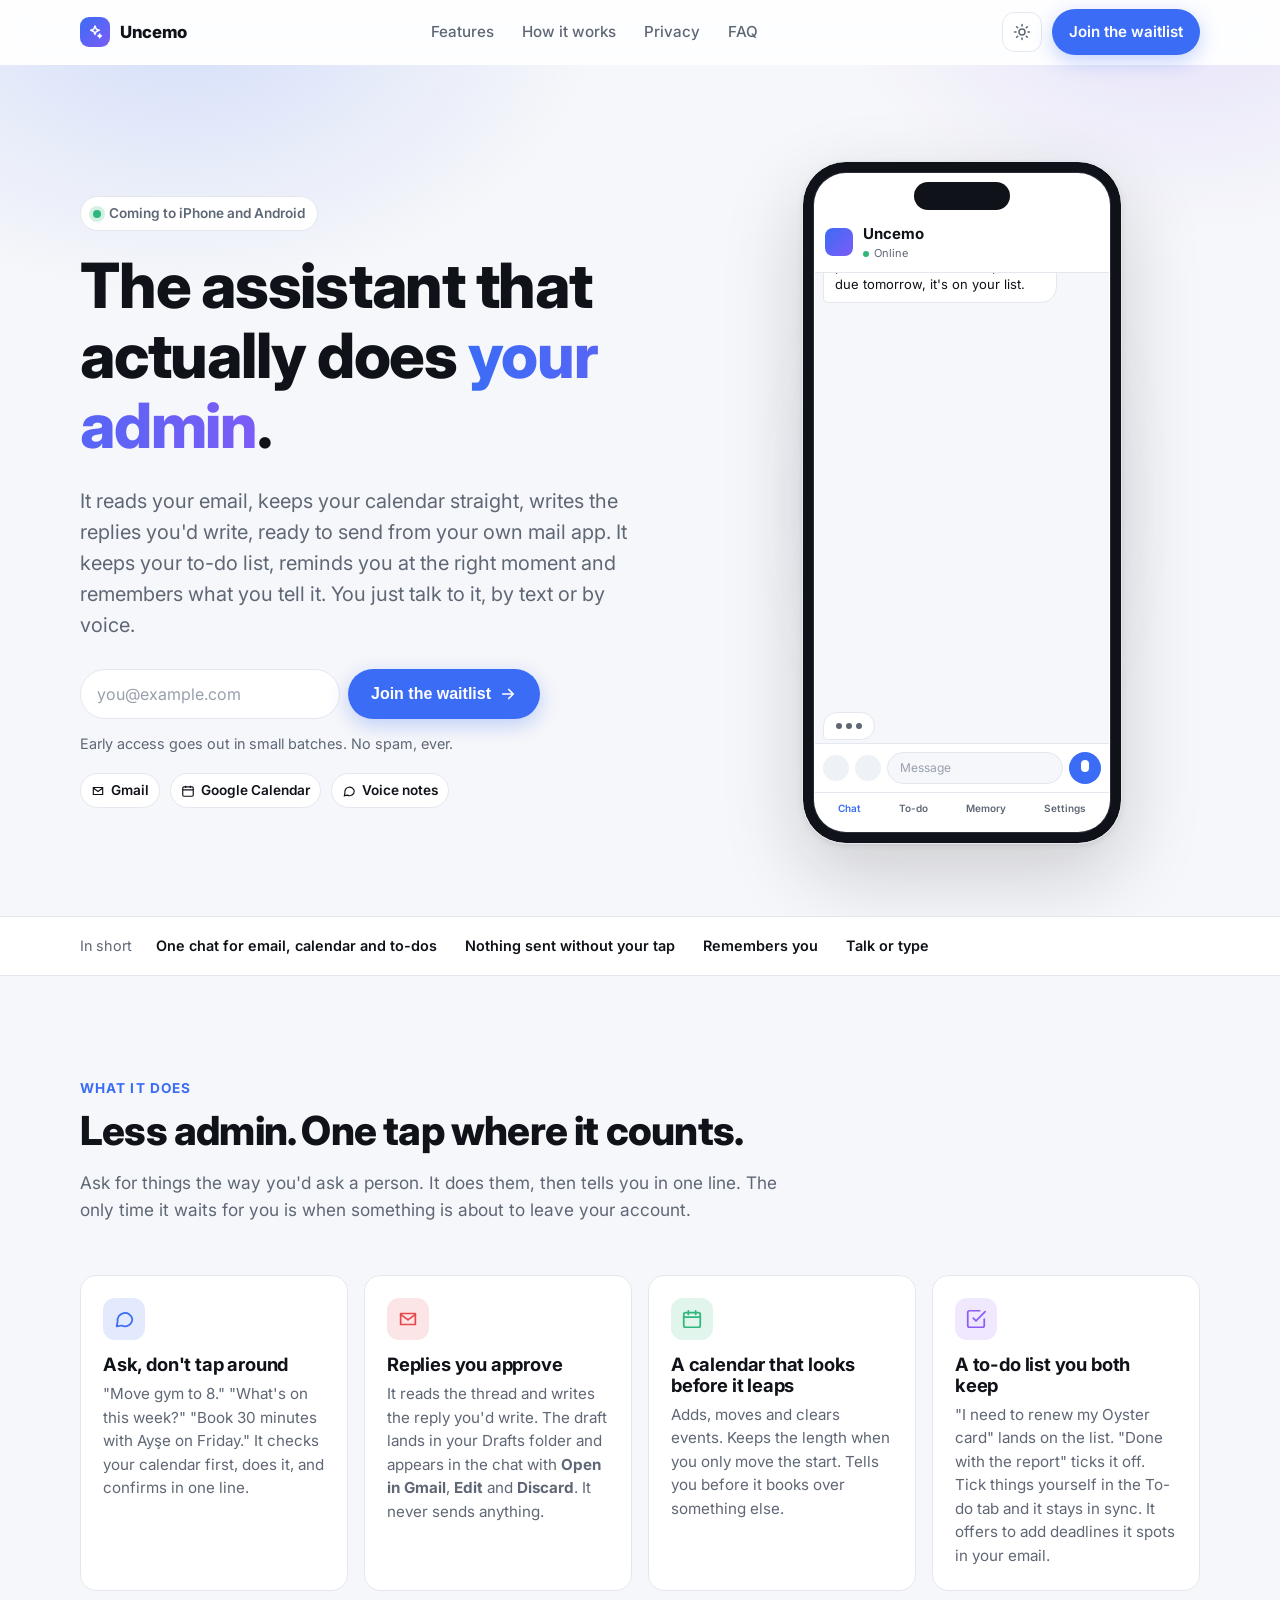
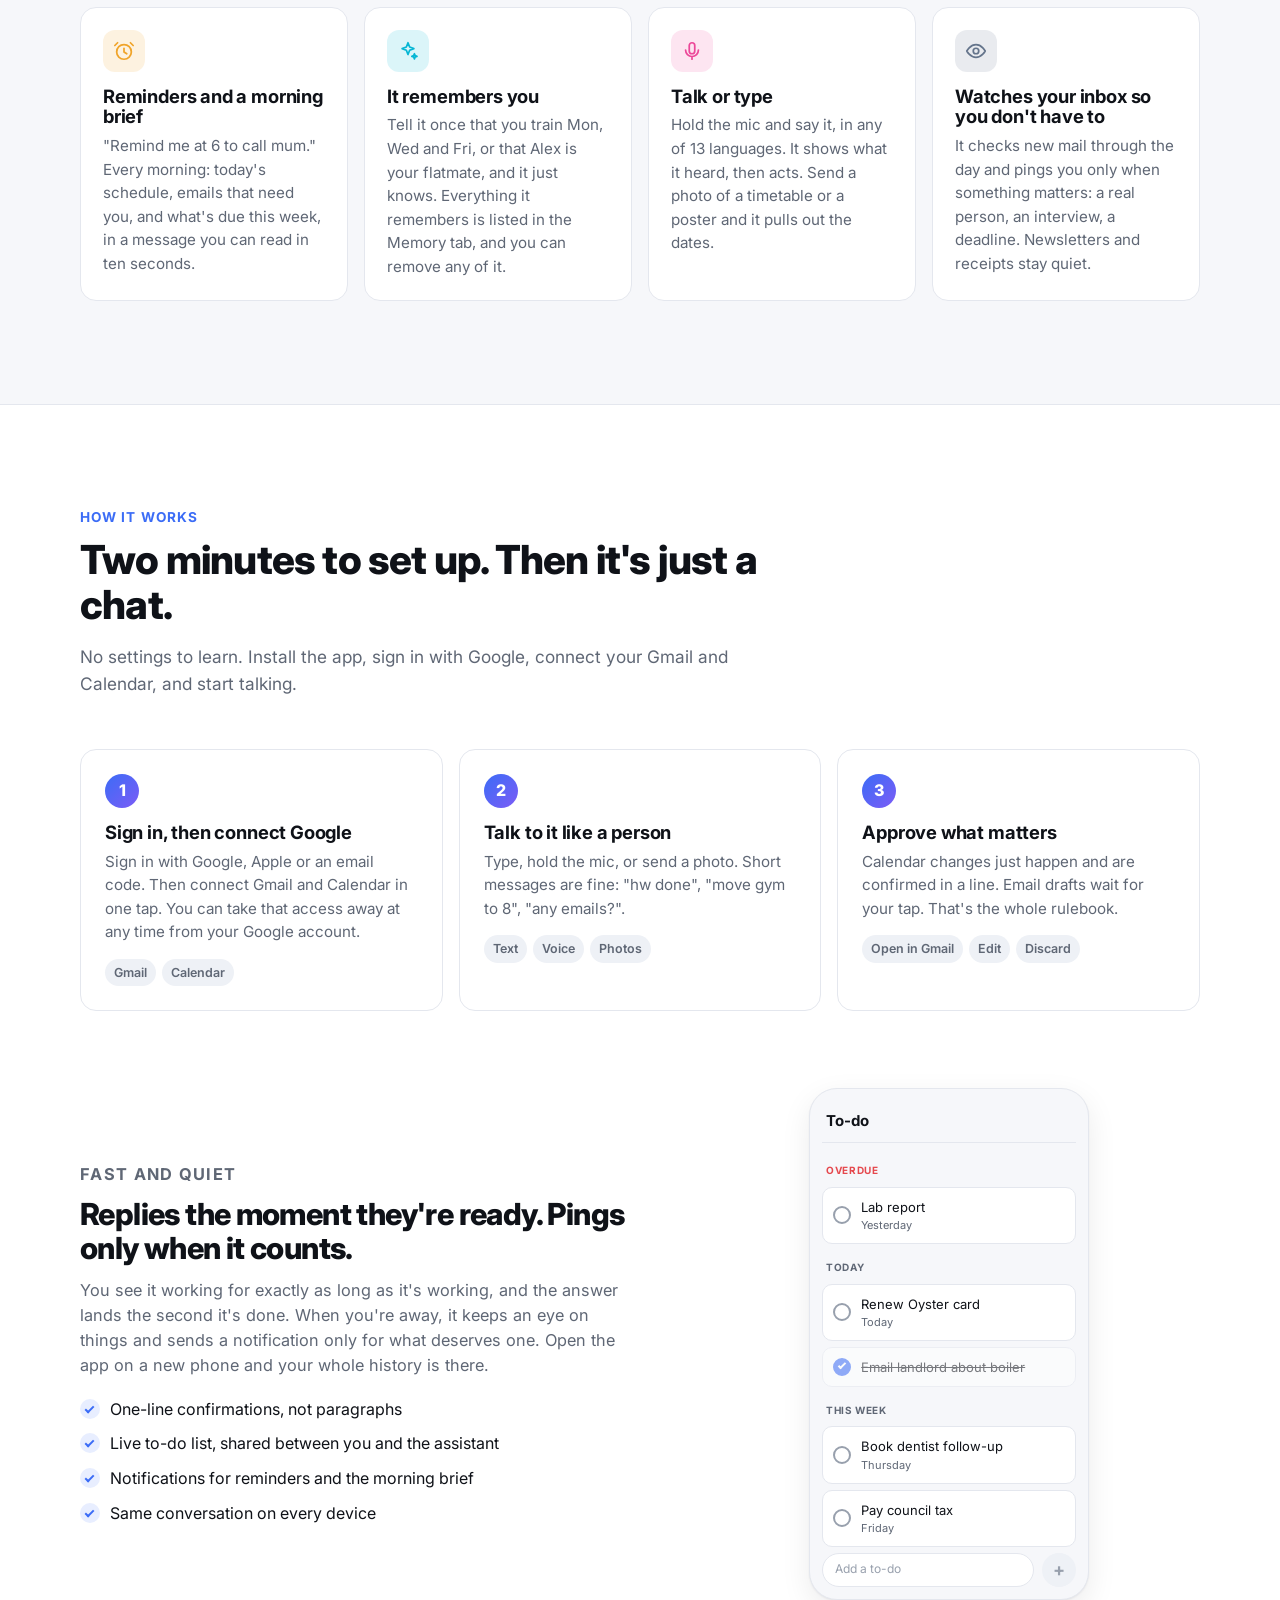
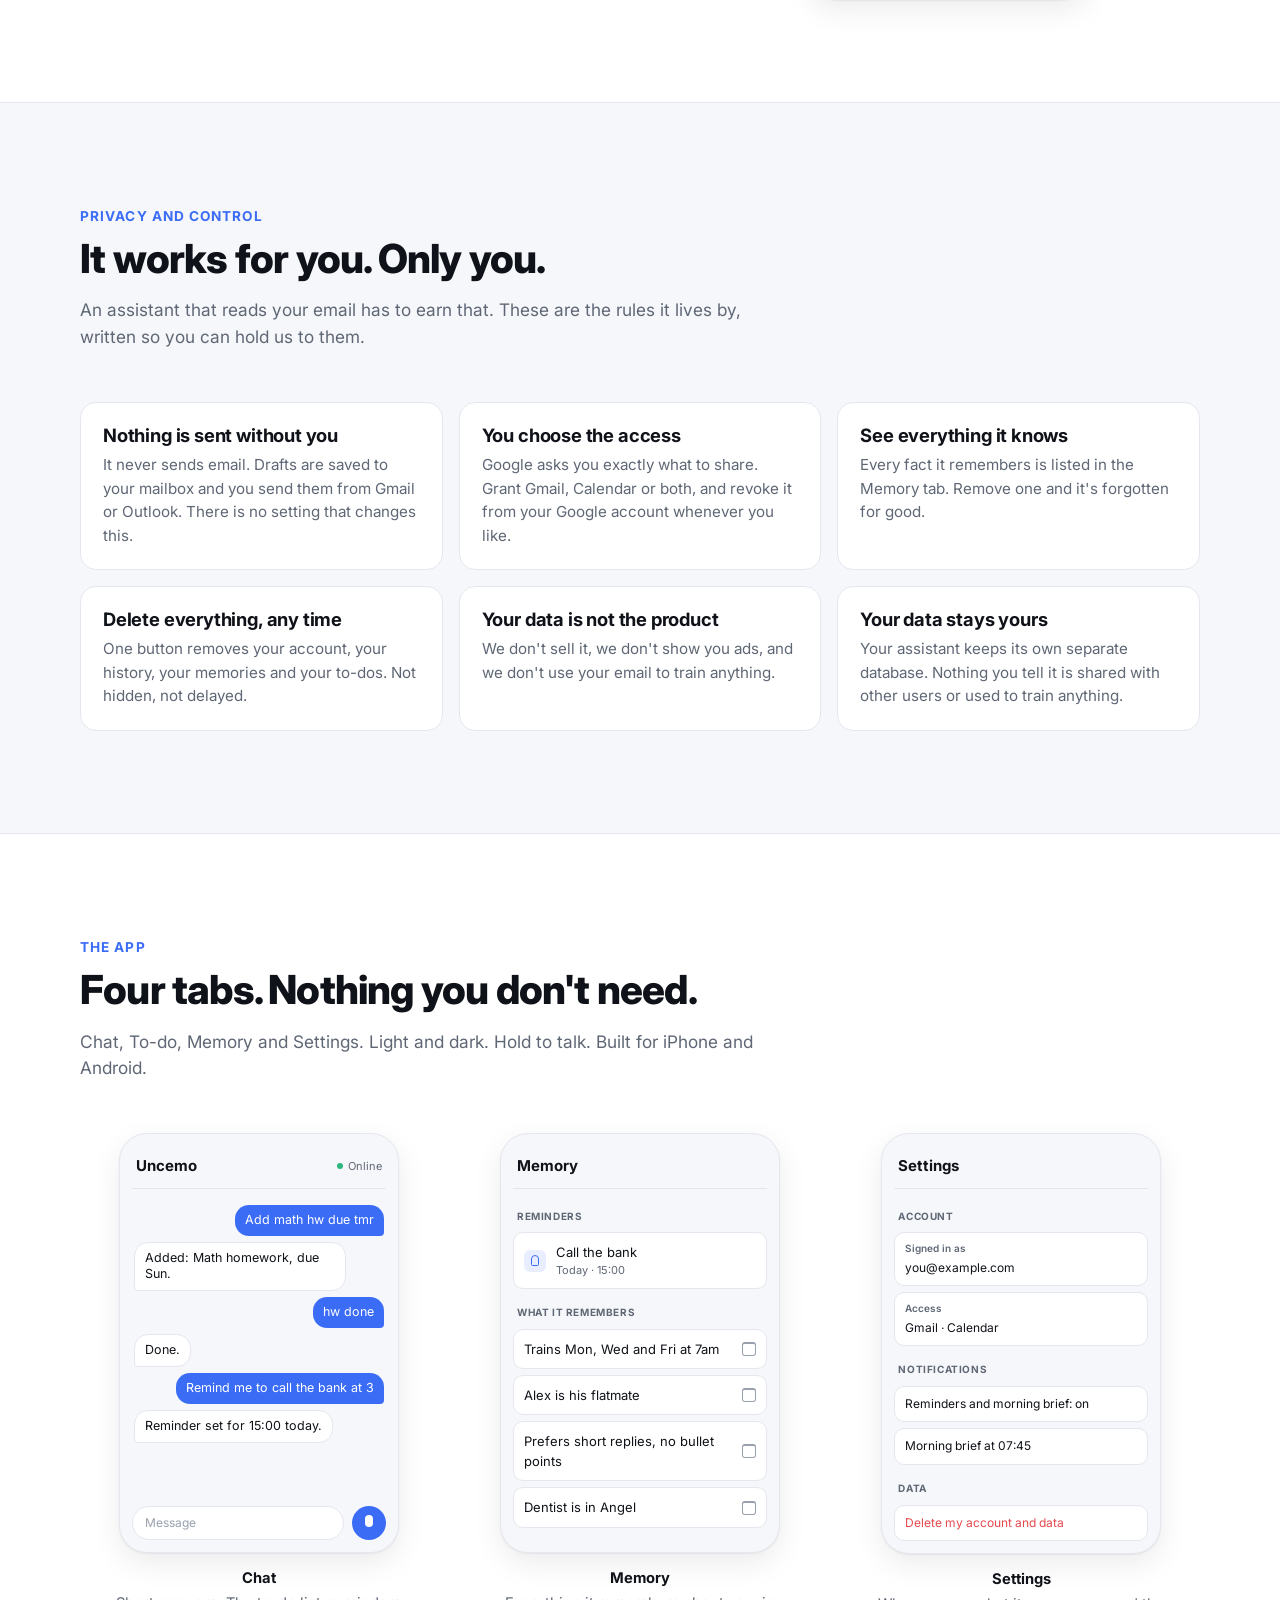
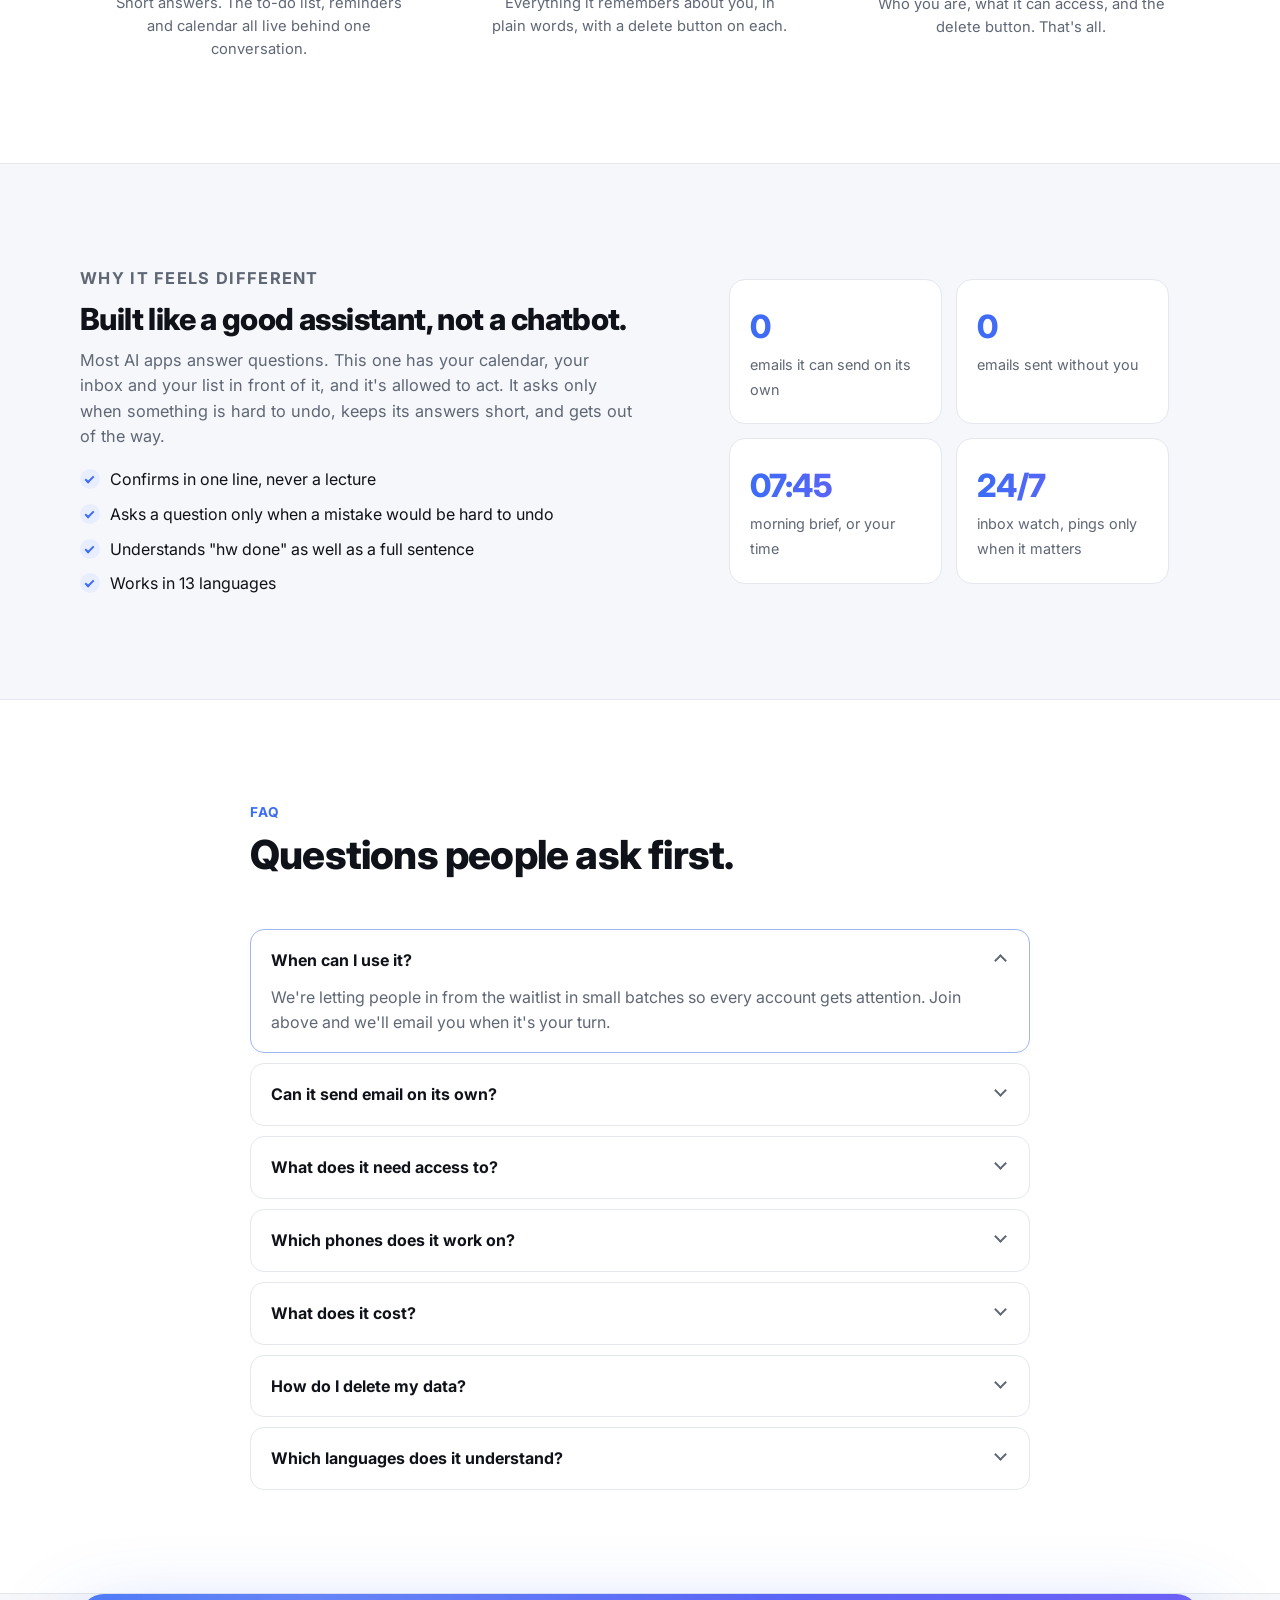
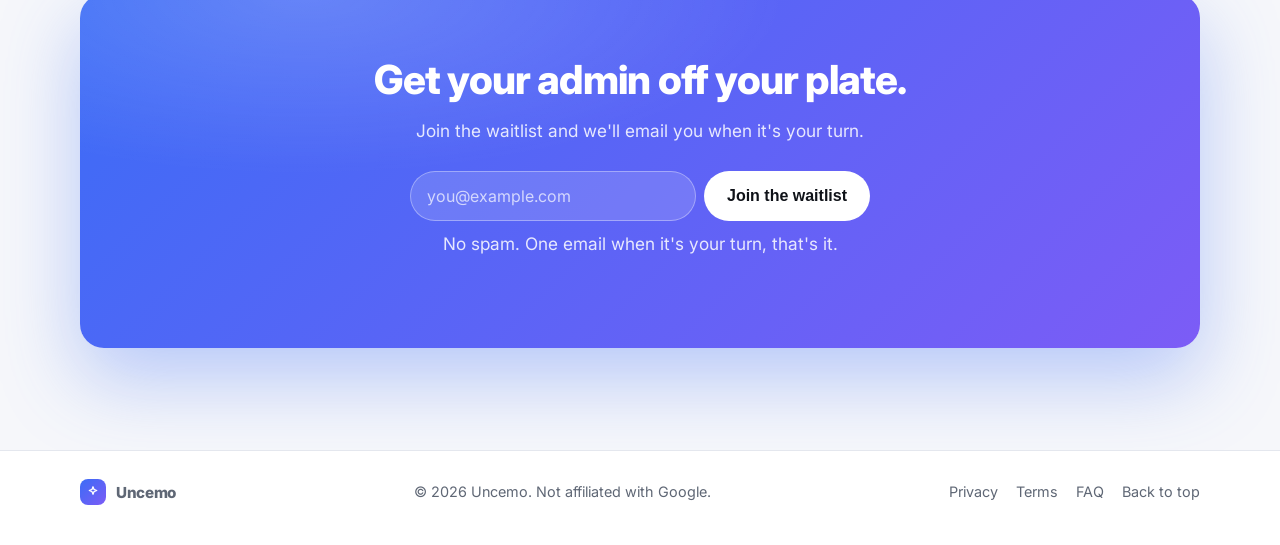
==== commit 972d0951: "Never send email: drafts open in Gmail or Outlook - Microsoft scopes drop Mail.Send; send_draft remo" ====
--- a/index.html
+++ b/index.html
@@ -60,8 +60,8 @@
           <p class="eyebrow"><span class="dot"></span> Coming to iPhone and Android</p>
           <h1>The assistant that<br/>actually does <em>your admin</em>.</h1>
           <p class="lede">
-            It reads your email, keeps your calendar straight, writes the replies you'd write and sends them
-            when you tap once. It keeps your to-do list, reminds you at the right moment and remembers what you tell it.
+            It reads your email, keeps your calendar straight, writes the replies you'd write, ready to send
+            from your own mail app. It keeps your to-do list, reminds you at the right moment and remembers what you tell it.
             You just talk to it, by text or by voice.
           </p>
           <form class="join" id="join" novalidate>
@@ -101,7 +101,7 @@
                 <div class="card-top"><span class="card-ic"></span><div><div class="muted">Draft to</div><div class="strong">james@homelet.co.uk</div></div></div>
                 <div class="card-subj">Re: Boiler check</div>
                 <div class="card-body">Hi James, Thursday at 6pm works for me. I'll be home. Thanks, Sam</div>
-                <div class="card-actions"><span class="b primary">Send</span><span class="b">Keep</span><span class="b danger">Delete</span></div>
+                <div class="card-actions"><span class="b primary">Open in Gmail</span><span class="b">Edit</span><span class="b danger">Discard</span></div>
               </div>
               <div class="msg them">Reminder set for Thursday 17:30.</div>
               <div class="typing"><i></i><i></i><i></i></div>
@@ -147,7 +147,7 @@
           <article class="feature reveal">
             <span class="f-ic" style="--c:#e5484d"><svg viewBox="0 0 24 24"><path d="M4 6h16v12H4z"/><path d="M4 7l8 6 8-6"/></svg></span>
             <h3>Replies you approve</h3>
-            <p>It reads the thread and writes the reply you'd write. The draft appears in the chat with <b>Send</b>, <b>Keep</b> and <b>Delete</b>. Nothing leaves without your tap.</p>
+            <p>It reads the thread and writes the reply you'd write. The draft lands in your Drafts folder and appears in the chat with <b>Open in Gmail</b>, <b>Edit</b> and <b>Discard</b>. It never sends anything.</p>
           </article>
           <article class="feature reveal">
             <span class="f-ic" style="--c:#2fb67c"><svg viewBox="0 0 24 24"><rect x="3" y="5" width="18" height="16" rx="2"/><path d="M3 10h18M8 3v4M16 3v4"/></svg></span>
@@ -208,7 +208,7 @@
             <div class="flow-num">3</div>
             <h3>Approve what matters</h3>
             <p>Calendar changes just happen and are confirmed in a line. Email drafts wait for your tap. That's the whole rulebook.</p>
-            <div class="flow-tags"><span>Send</span><span>Keep</span><span>Delete</span></div>
+            <div class="flow-tags"><span>Open in Gmail</span><span>Edit</span><span>Discard</span></div>
           </li>
         </ol>
 
@@ -253,7 +253,7 @@
         <div class="grid cards">
           <div class="pcard reveal">
             <h3>Nothing is sent without you</h3>
-            <p>Email goes out only when you tap <b>Send</b> on a draft. There is no setting that changes this.</p>
+            <p>It never sends email. Drafts are saved to your mailbox and you send them from Gmail or Outlook. There is no setting that changes this.</p>
           </div>
           <div class="pcard reveal">
             <h3>You choose the access</h3>
@@ -351,7 +351,7 @@
           </div>
           <div class="split-visual">
             <div class="stats">
-              <div class="stat"><b>1 tap</b><span>to send any email it drafts</span></div>
+              <div class="stat"><b>0</b><span>emails it can send on its own</span></div>
               <div class="stat"><b>0</b><span>emails sent without you</span></div>
               <div class="stat"><b>07:45</b><span>morning brief, or your time</span></div>
               <div class="stat"><b>24/7</b><span>inbox watch, pings only when it matters</span></div>
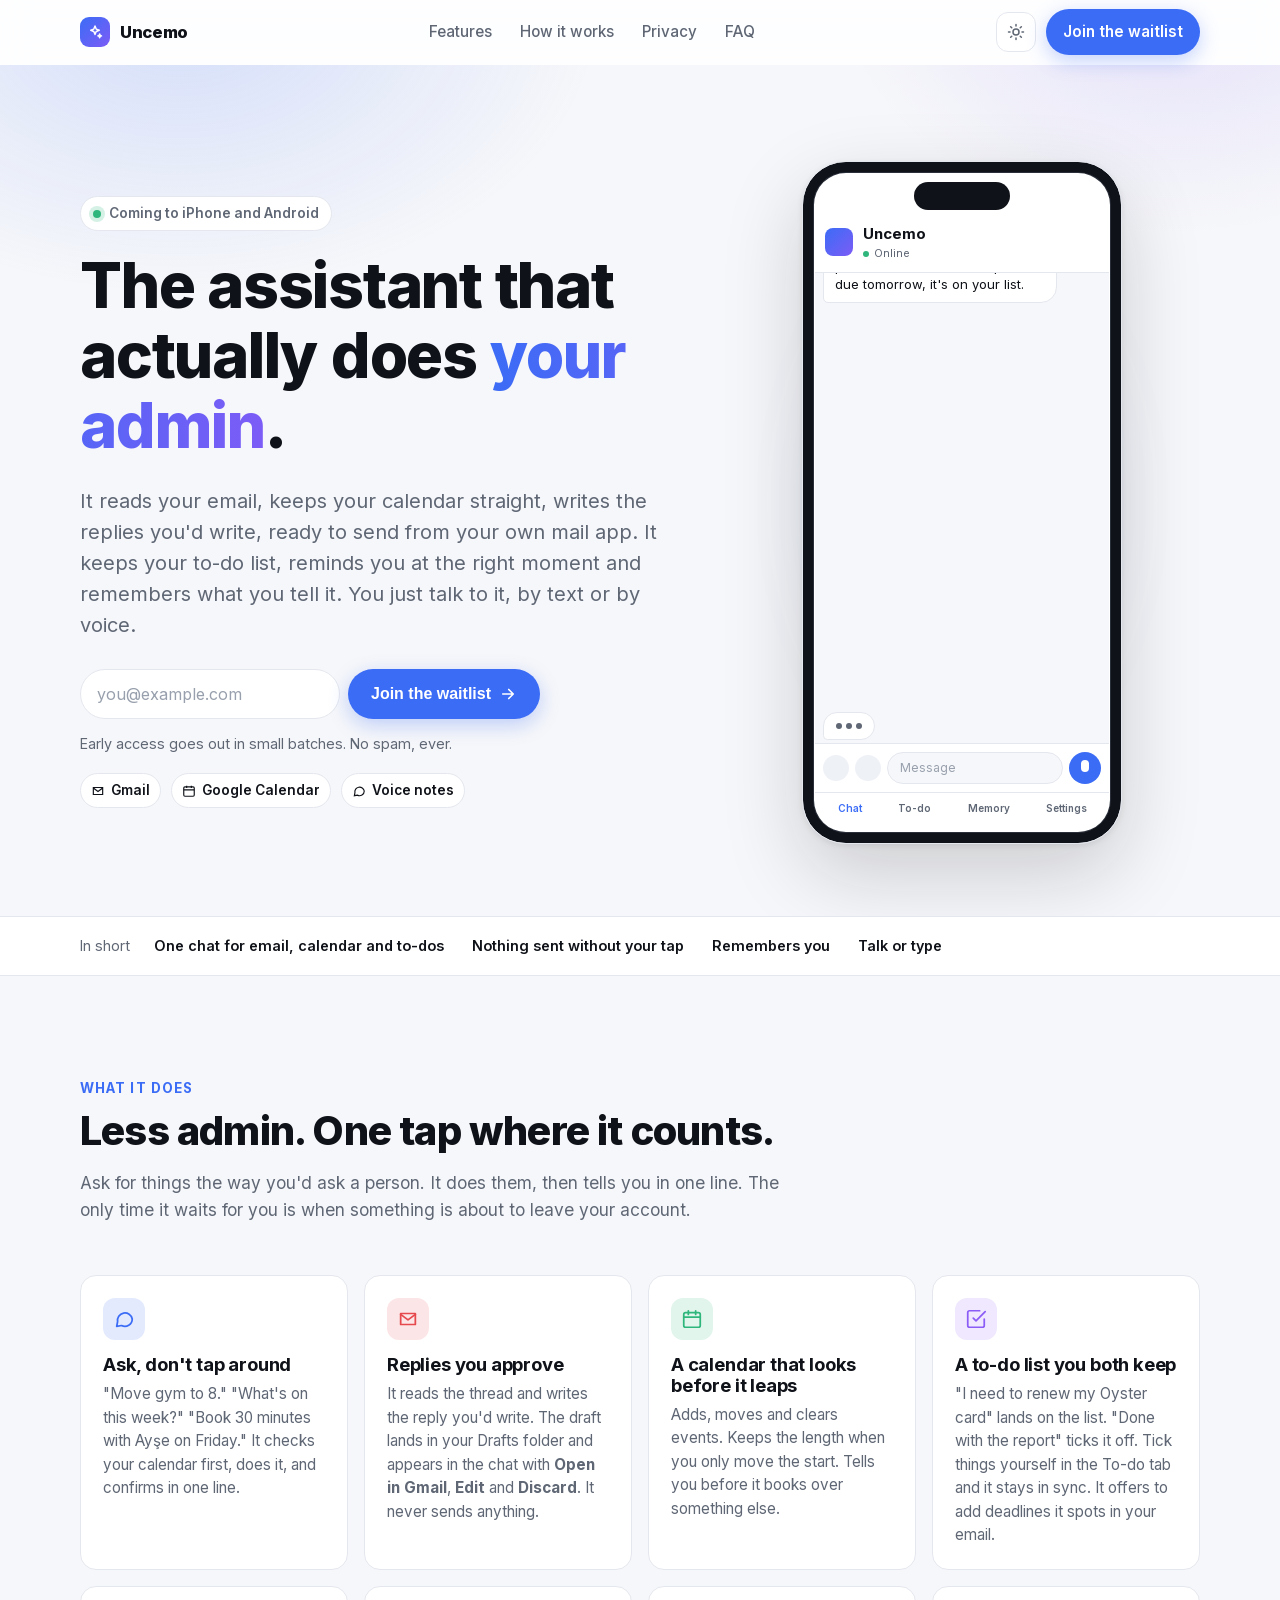
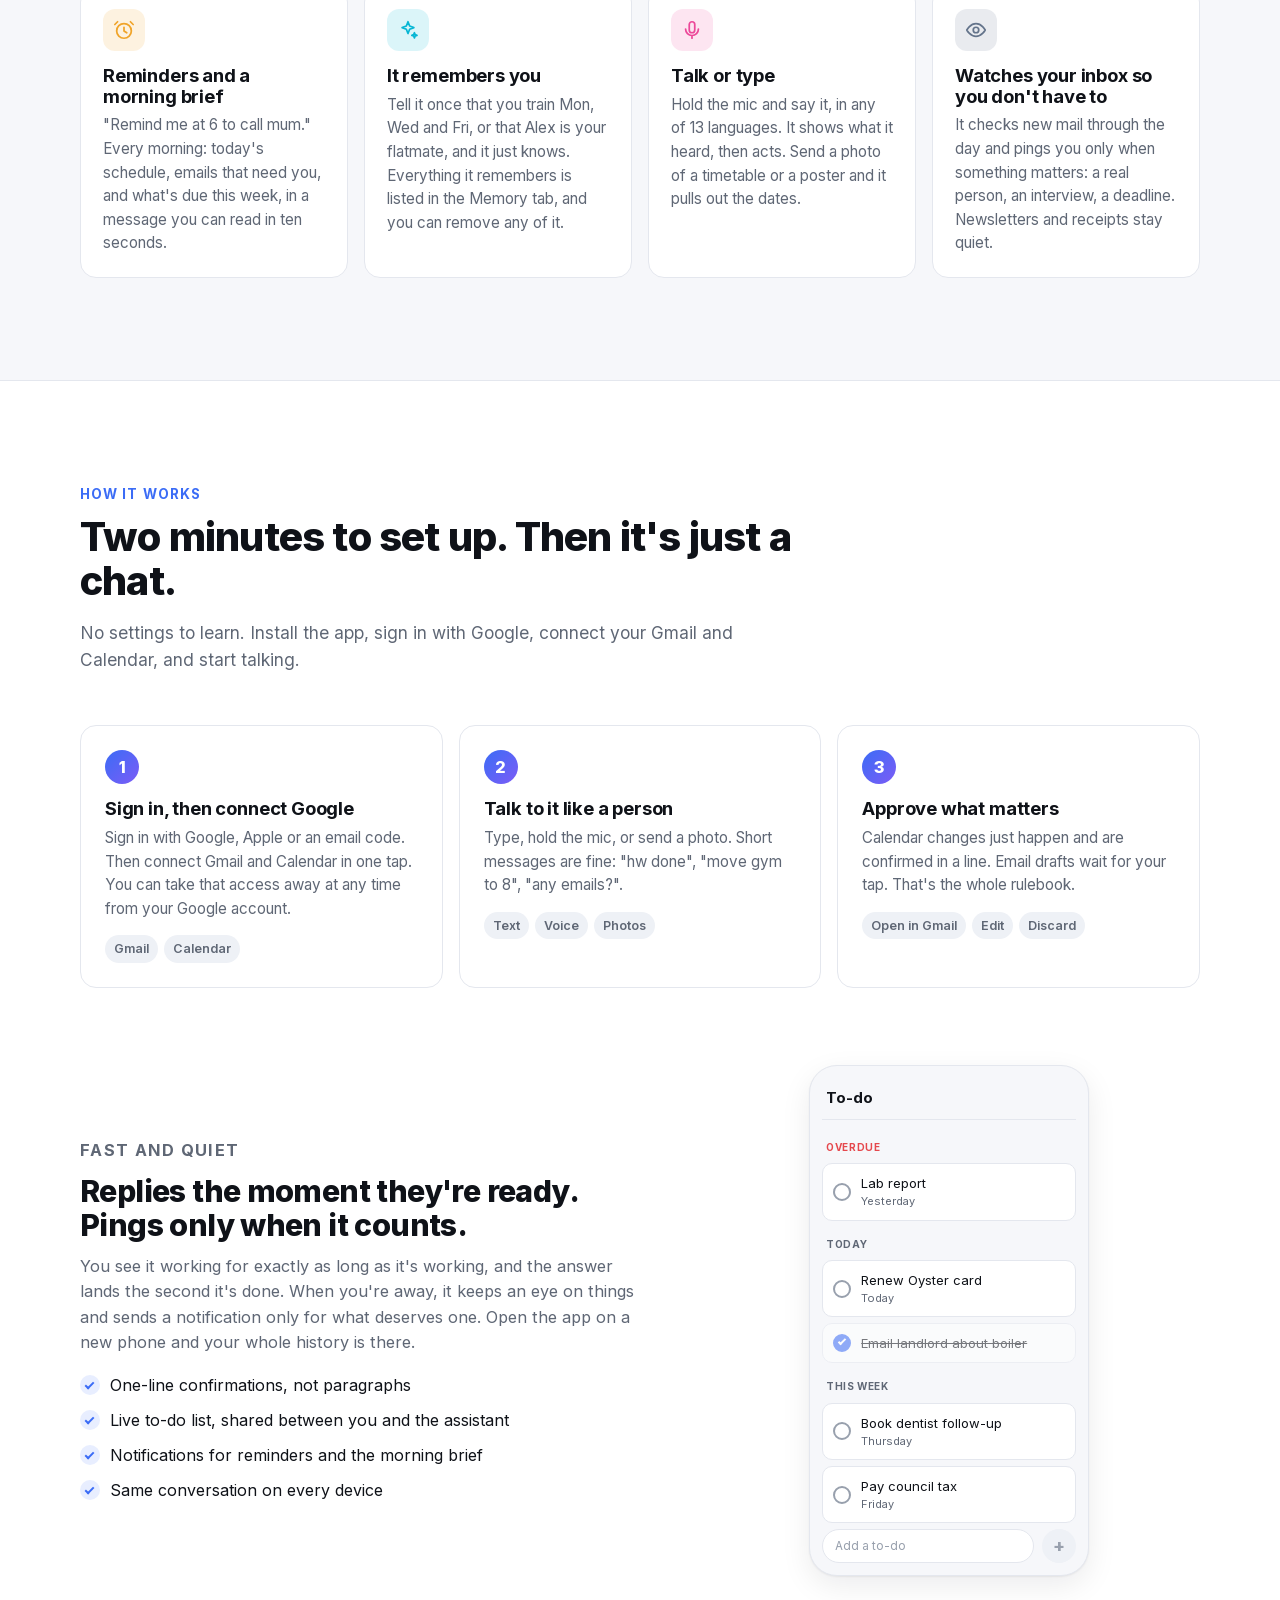
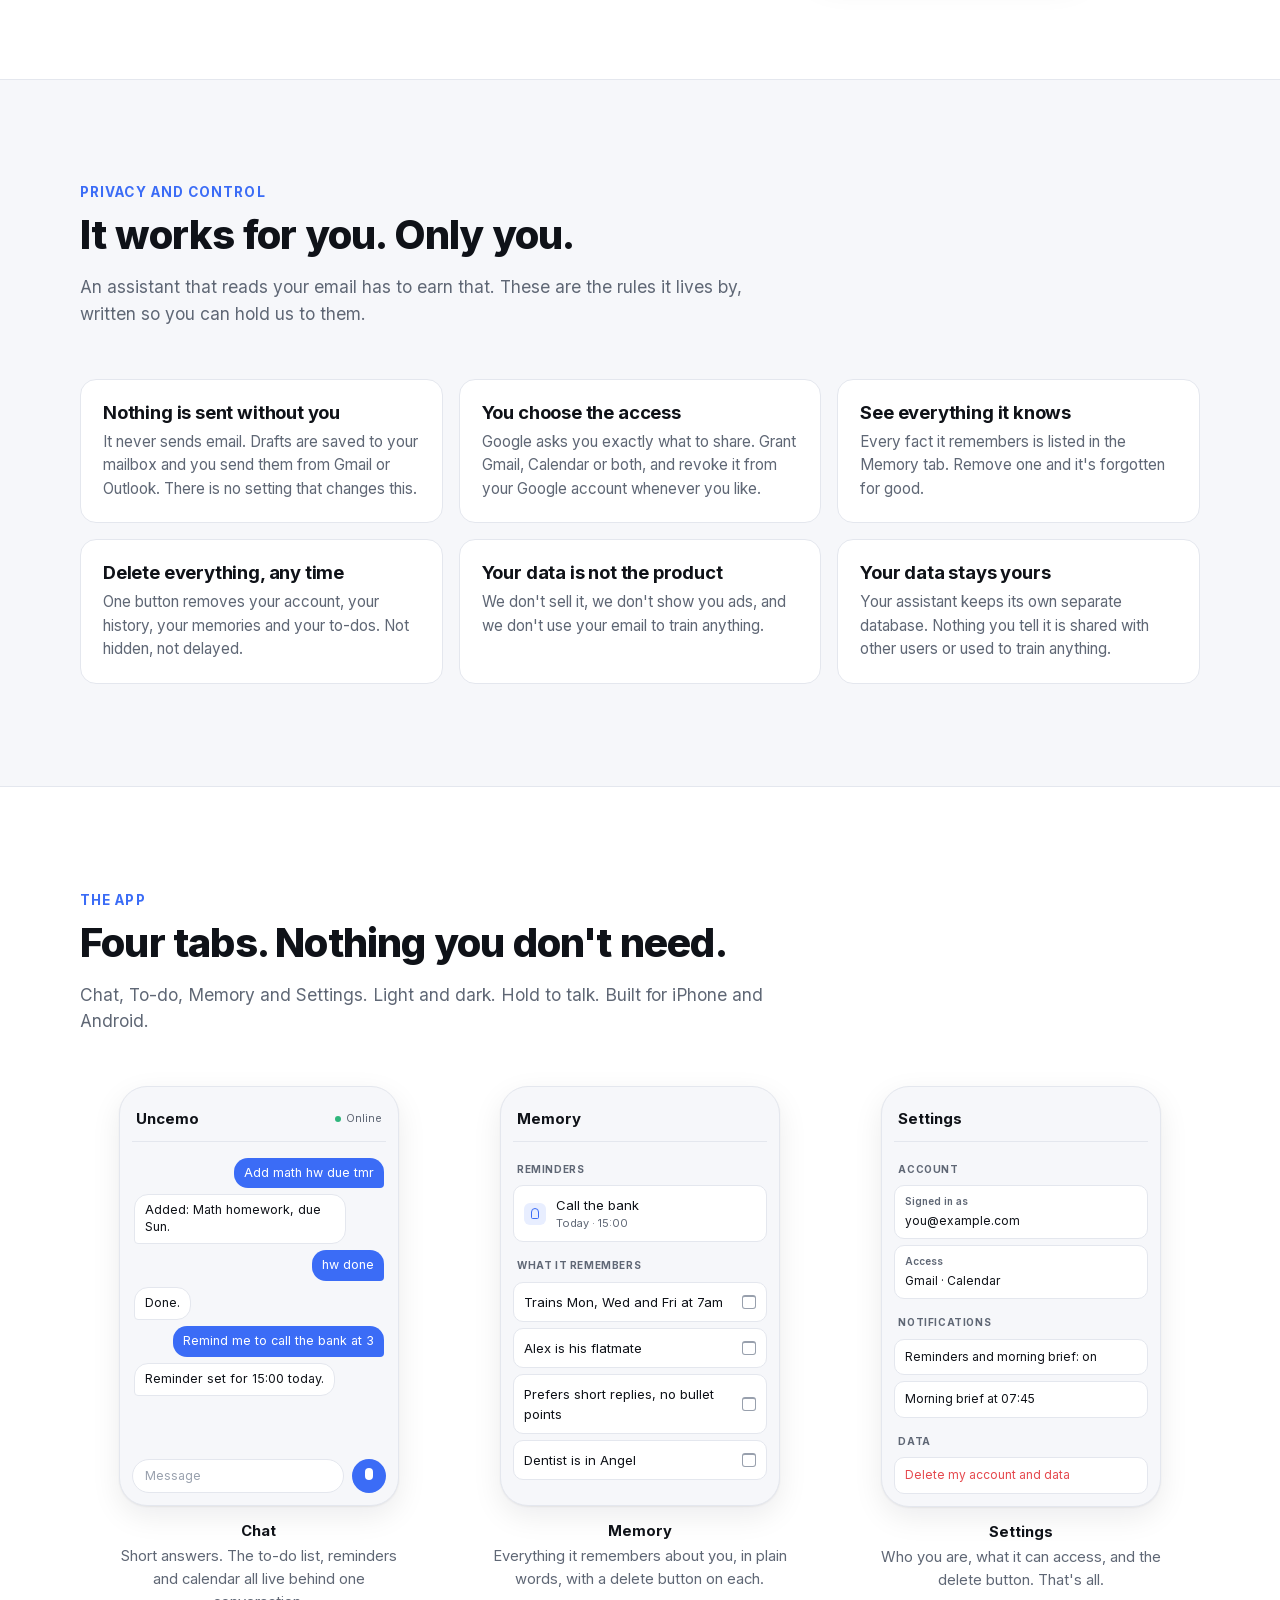
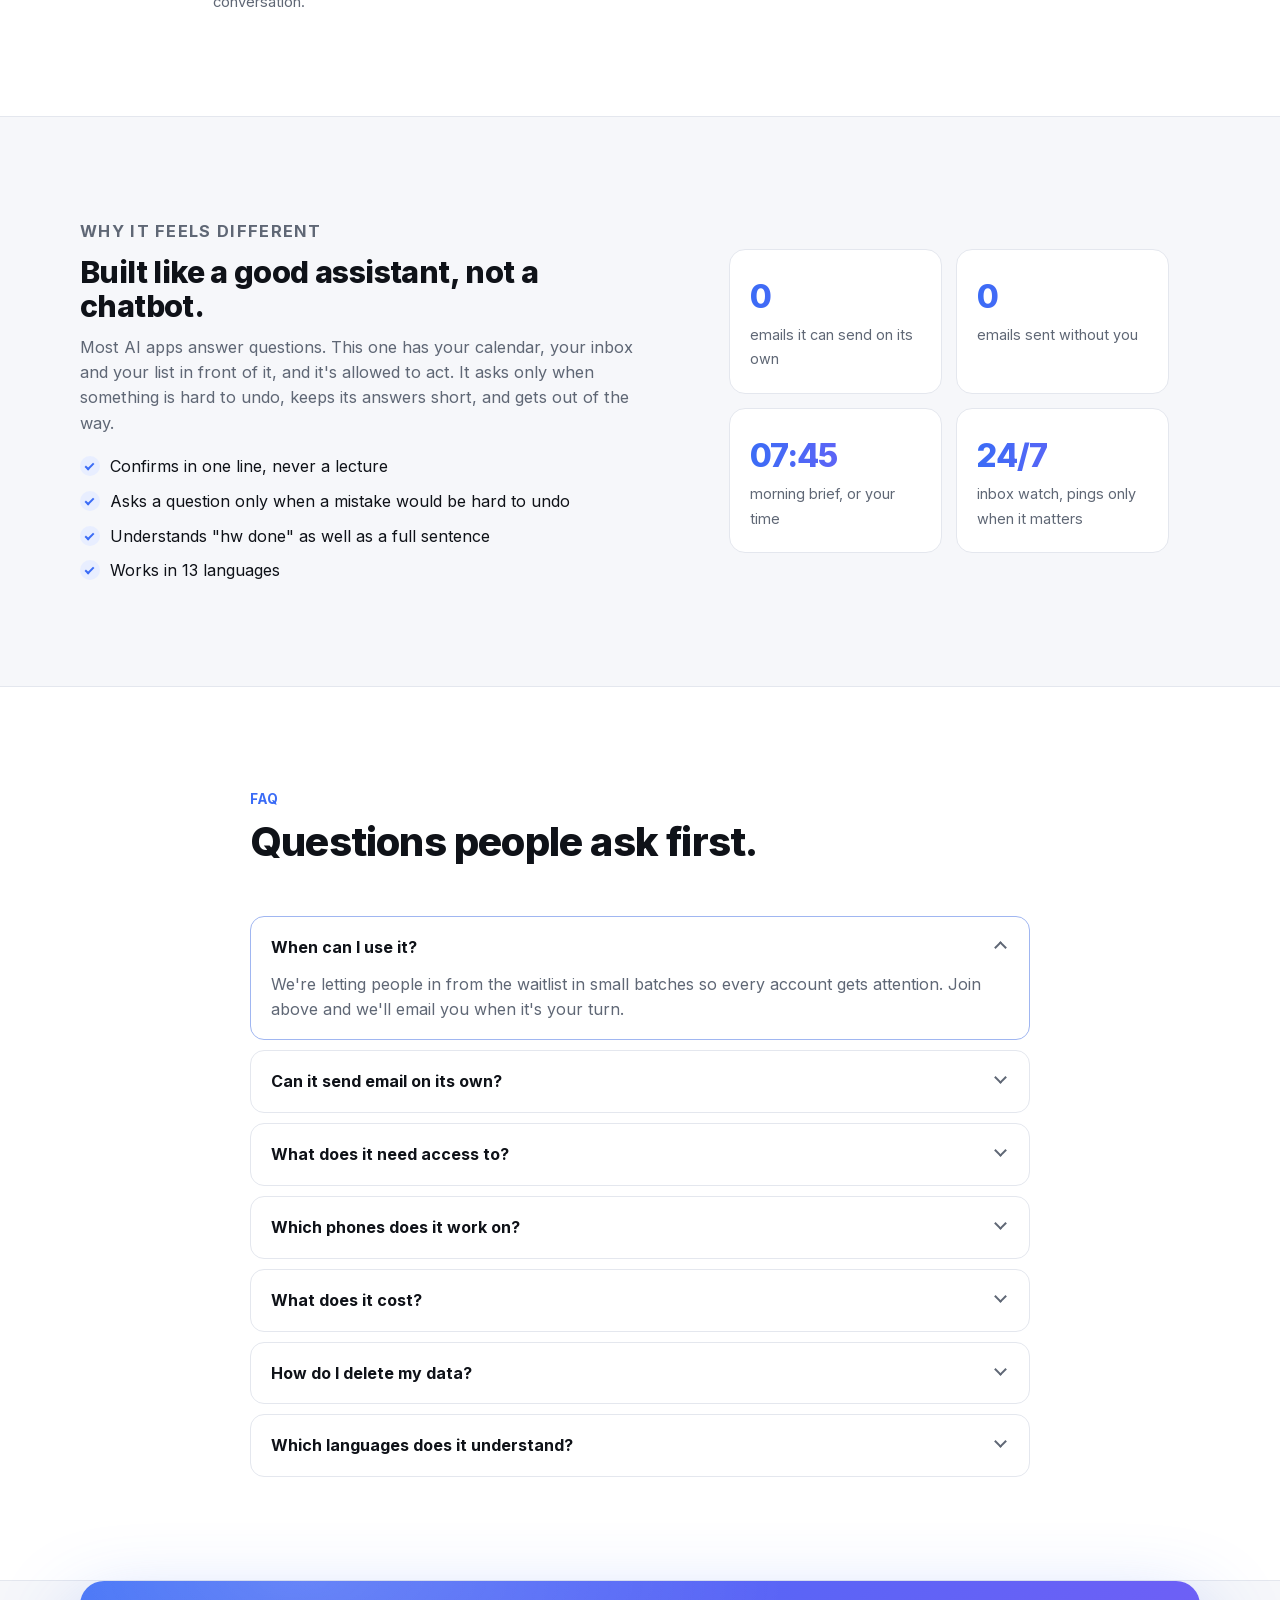
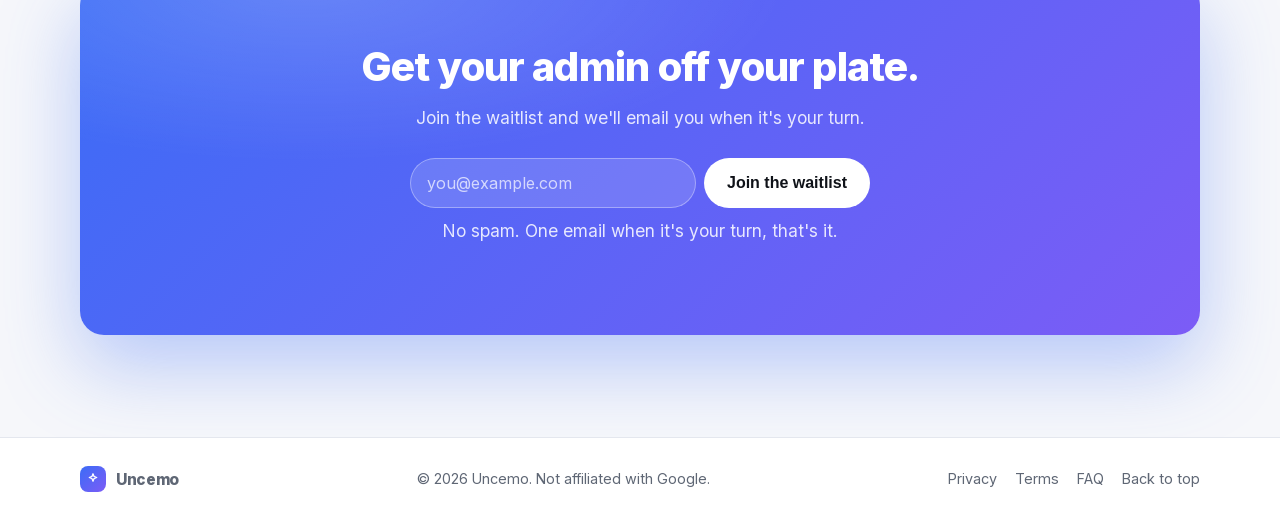
==== commit 3a671010: "Backups encrypted at rest (Fernet, BACKUP_ENC_KEY or TOKEN_ENC_KEY; restore CLI), the container drop" ====
--- a/index.html
+++ b/index.html
@@ -10,9 +10,7 @@
   <meta property="og:description" content="Email, calendar, to-dos, reminders and memory, in one chat. Nothing is sent without your tap." />
   <meta property="og:type" content="website" />
   <link rel="icon" href="favicon.png" />
-  <link rel="preconnect" href="https://fonts.googleapis.com" />
-  <link rel="preconnect" href="https://fonts.gstatic.com" crossorigin />
-  <link href="https://fonts.googleapis.com/css2?family=Inter:wght@400;500;600;700;800&display=swap" rel="stylesheet" />
+  <link rel="stylesheet" href="fonts.css" />
   <link rel="stylesheet" href="styles.css" />
 </head>
 <body>
--- a/fonts.css
+++ b/fonts.css
@@ -0,0 +1,17 @@
+/* Inter (variable, weights 400-800), served from this site: no request to Google Fonts. */
+@font-face {
+  font-family: 'Inter';
+  font-style: normal;
+  font-weight: 400 800;
+  font-display: swap;
+  src: url(fonts/inter-latin-ext.woff2) format('woff2');
+  unicode-range: U+0100-02BA, U+02BD-02C5, U+02C7-02CC, U+02CE-02D7, U+02DD-02FF, U+0304, U+0308, U+0329, U+1D00-1DBF, U+1E00-1E9F, U+1EF2-1EFF, U+2020, U+20A0-20AB, U+20AD-20C4, U+2113, U+2C60-2C7F, U+A720-A7FF;
+}
+@font-face {
+  font-family: 'Inter';
+  font-style: normal;
+  font-weight: 400 800;
+  font-display: swap;
+  src: url(fonts/inter-latin.woff2) format('woff2');
+  unicode-range: U+0000-00FF, U+0131, U+0152-0153, U+02BB-02BC, U+02C6, U+02DA, U+02DC, U+0304, U+0308, U+0329, U+2000-206F, U+20AC, U+2122, U+2191, U+2193, U+2212, U+2215, U+FEFF, U+FFFD;
+}
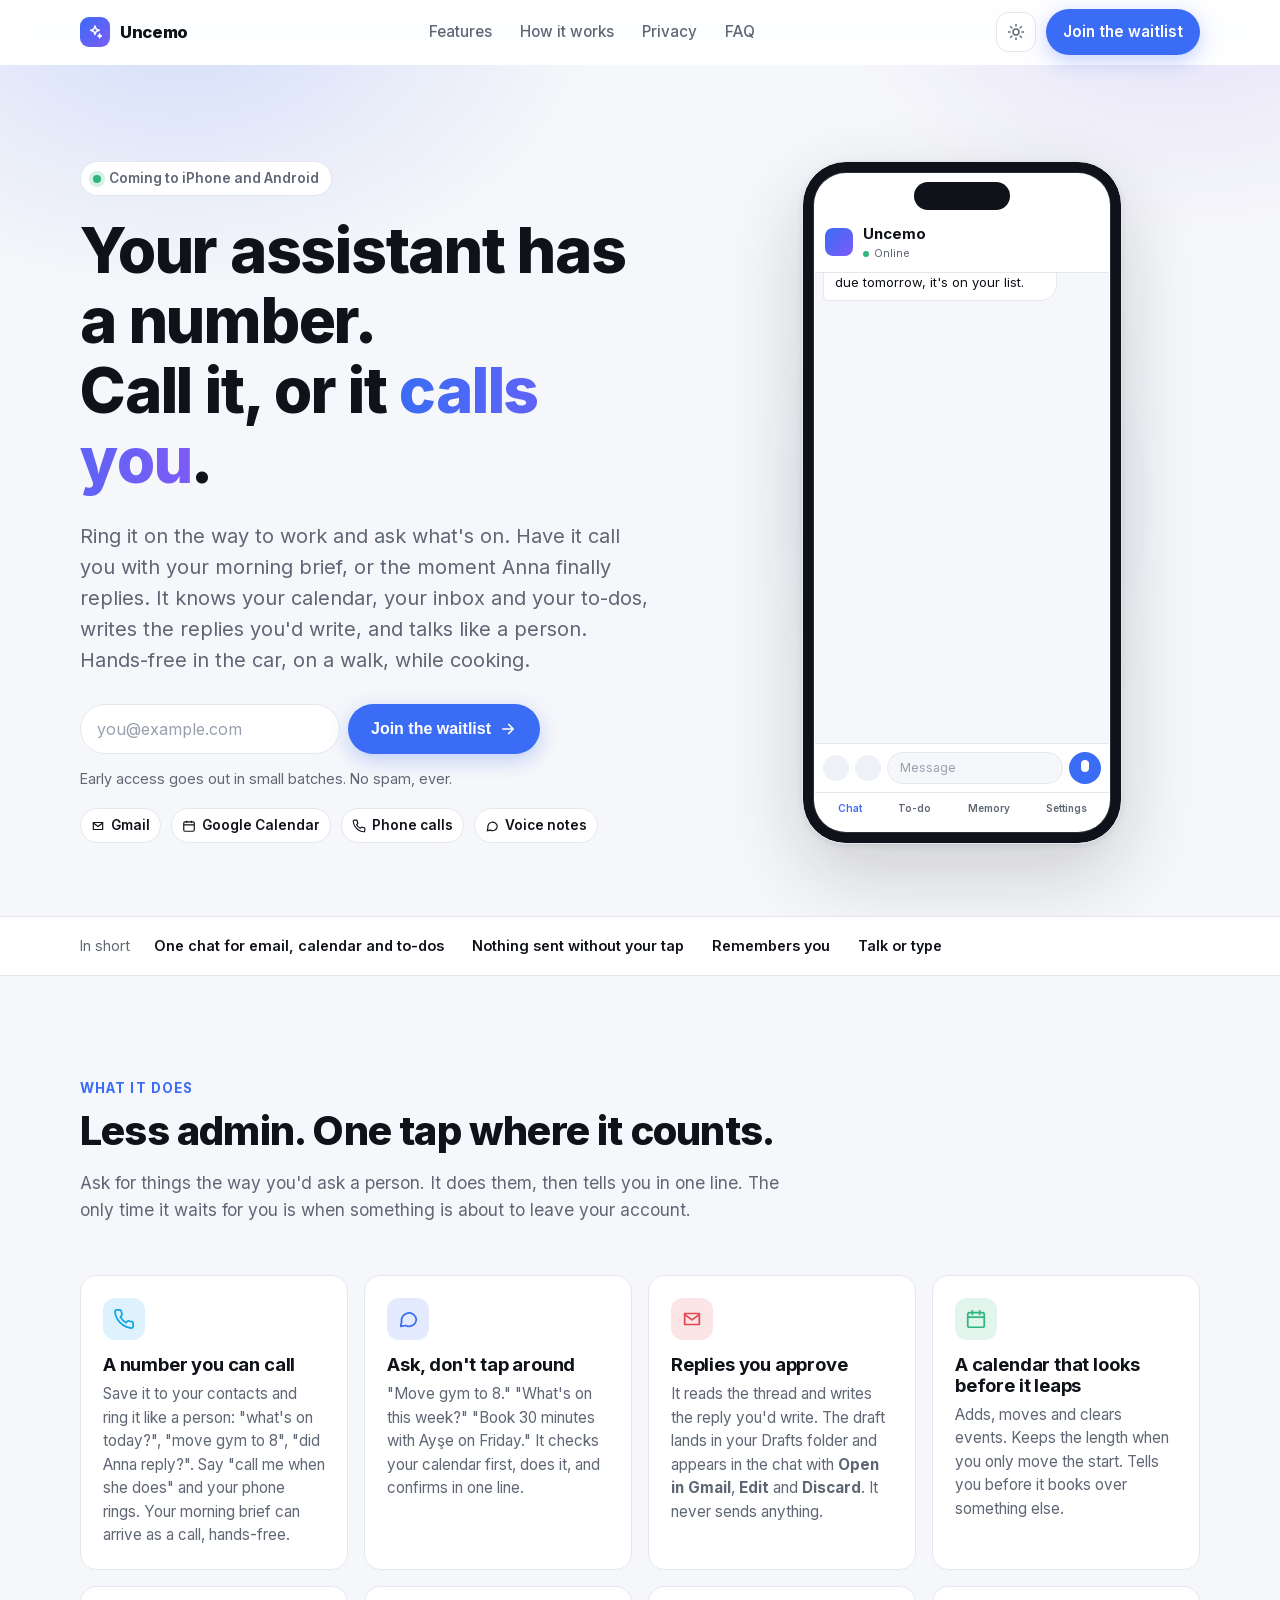
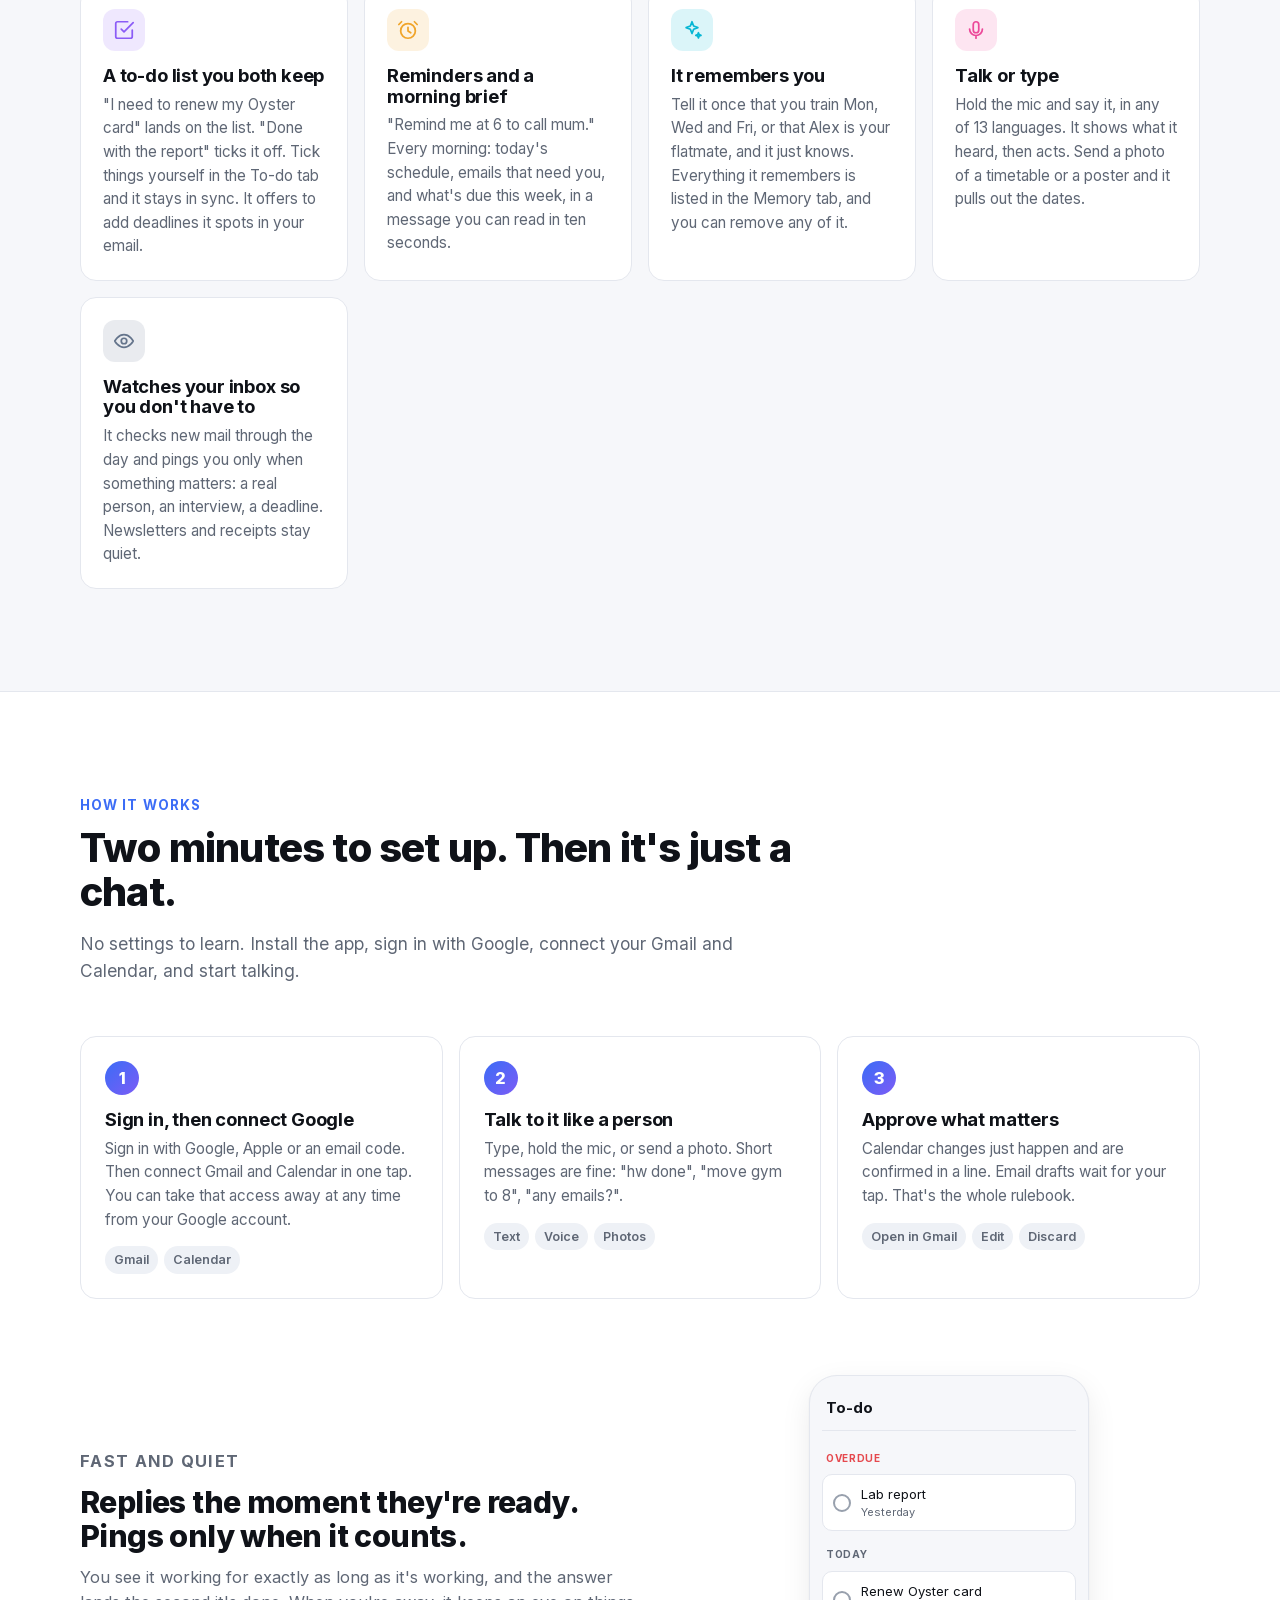
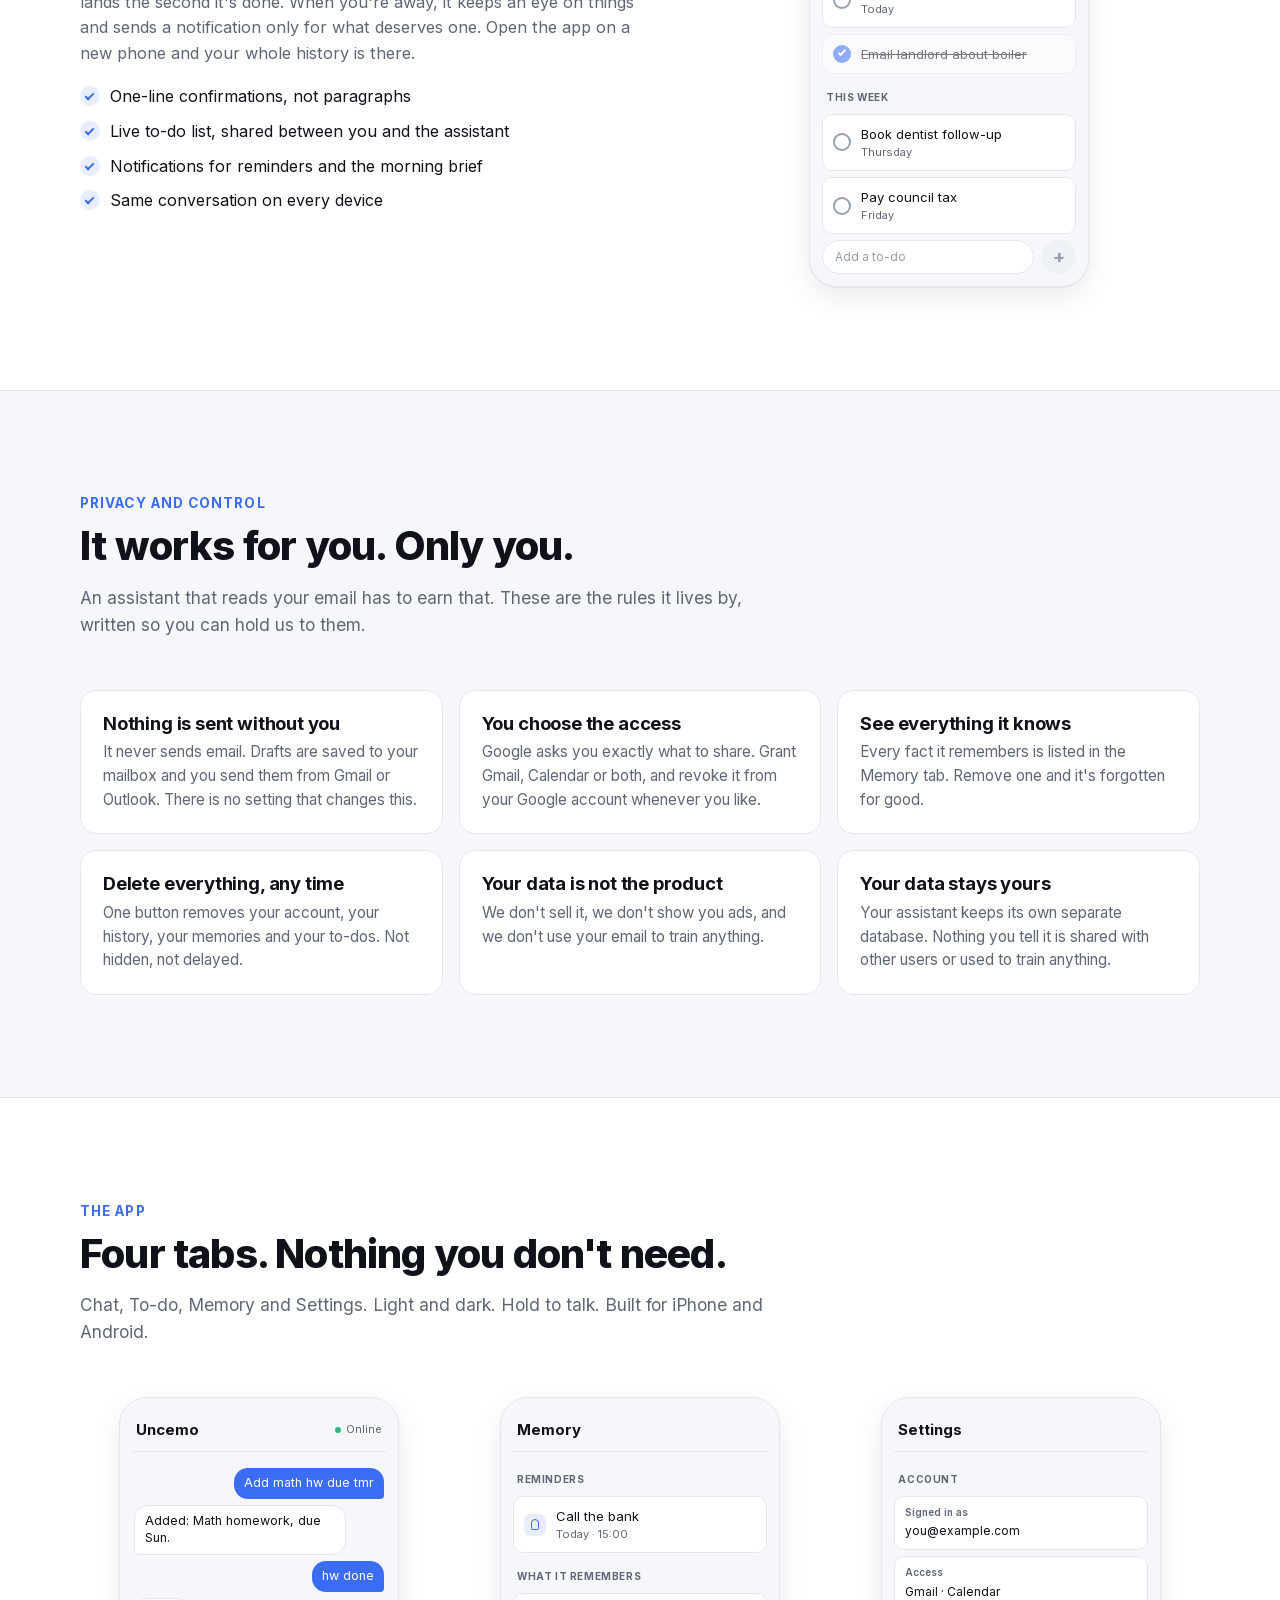
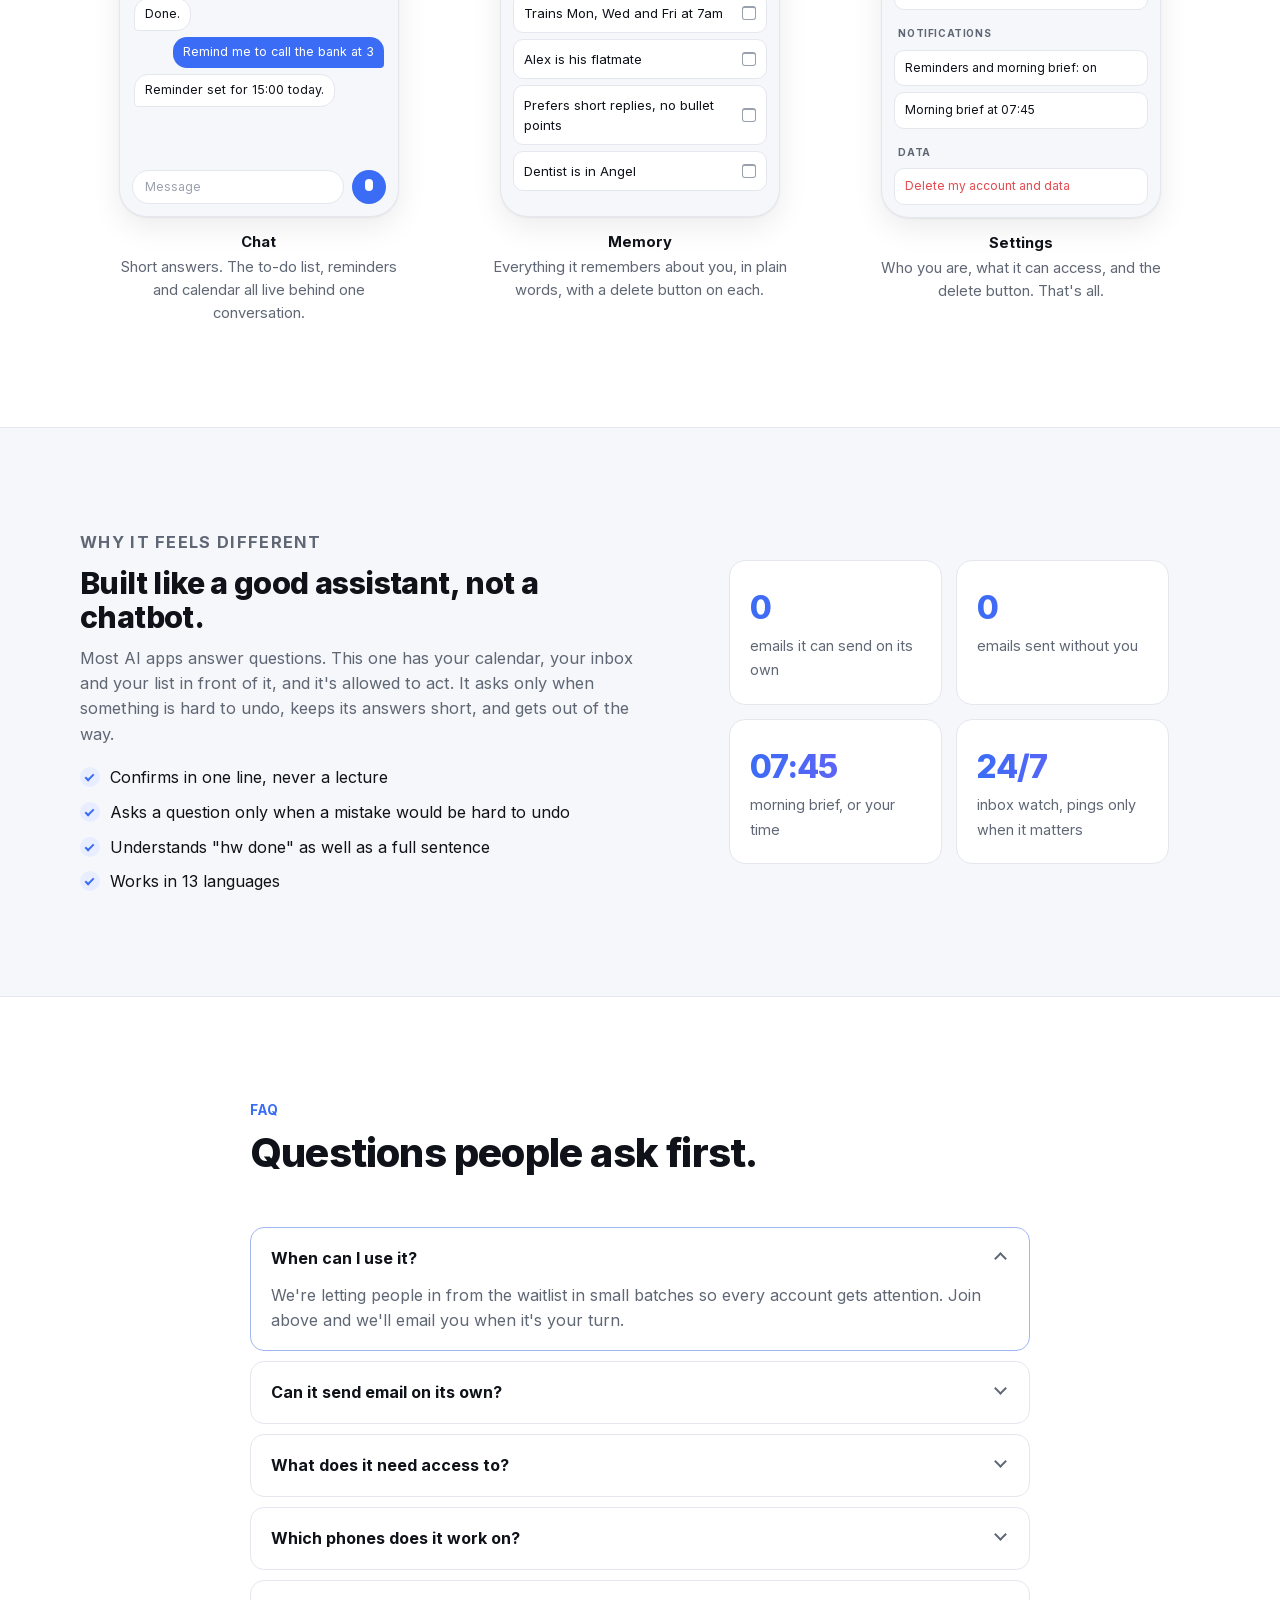
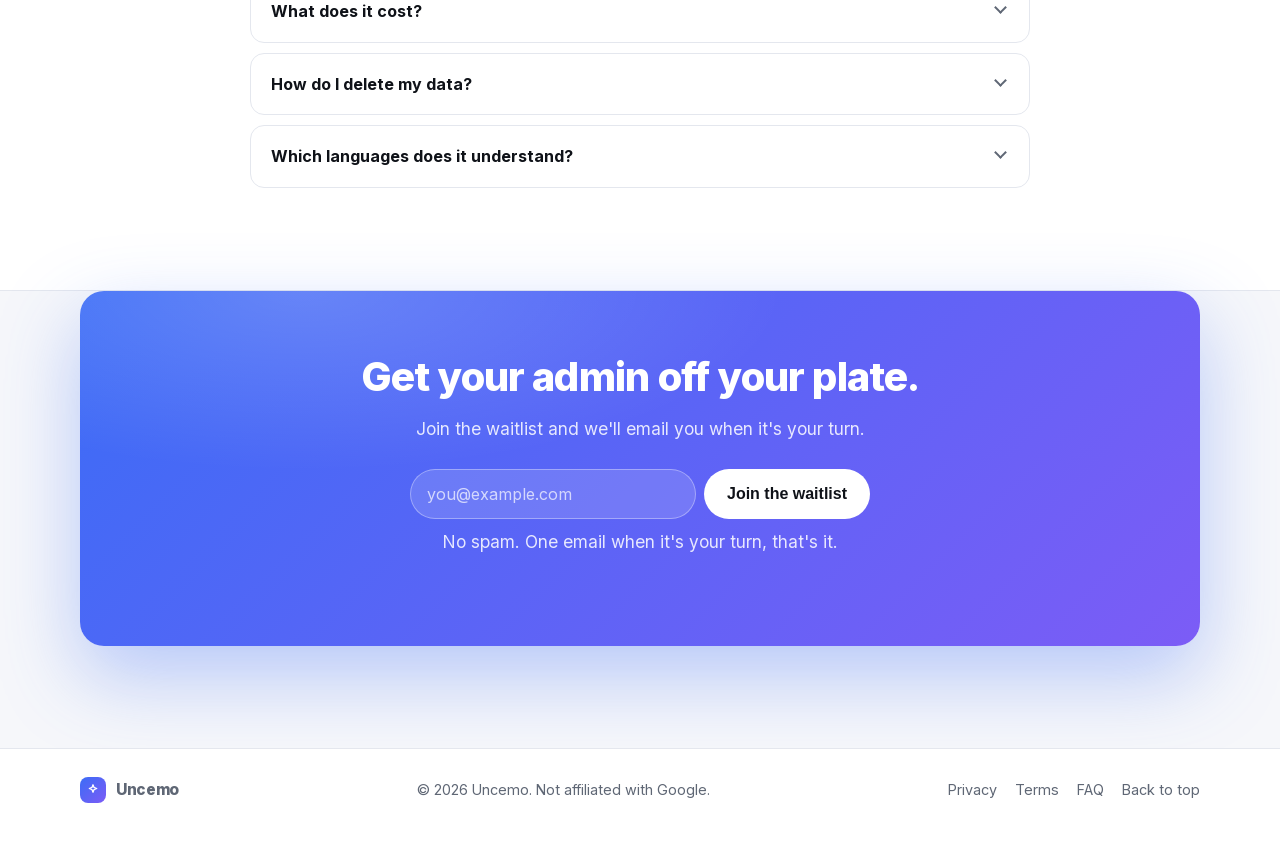
==== commit 405e3033: "The phone call is the front door: onboarding shows the assistant's number (save to contacts, verify " ====
--- a/index.html
+++ b/index.html
@@ -4,10 +4,10 @@
   <meta charset="utf-8" />
   <meta name="viewport" content="width=device-width, initial-scale=1" />
   <title>{name} — the assistant that does your admin</title>
-  <meta name="description" content="An assistant on your phone that reads your email, keeps your calendar, drafts replies you approve with one tap, keeps your to-do list and remembers what matters. Join the waitlist." />
+  <meta name="description" content="Your assistant has a phone number. Call it, or it calls you: your calendar, inbox and to-dos, spoken like a person, hands-free. It drafts the replies you approve with one tap. Join the waitlist." />
   <meta name="color-scheme" content="light dark" />
   <meta property="og:title" content="{name} — the assistant that does your admin" />
-  <meta property="og:description" content="Email, calendar, to-dos, reminders and memory, in one chat. Nothing is sent without your tap." />
+  <meta property="og:description" content="Call it, or it calls you. Email, calendar, to-dos and reminders, by phone or by chat. Nothing is sent without your tap." />
   <meta property="og:type" content="website" />
   <link rel="icon" href="favicon.png" />
   <link rel="stylesheet" href="fonts.css" />
@@ -56,11 +56,11 @@
       <div class="wrap hero-grid">
         <div class="hero-copy reveal">
           <p class="eyebrow"><span class="dot"></span> Coming to iPhone and Android</p>
-          <h1>The assistant that<br/>actually does <em>your admin</em>.</h1>
+          <h1>Your assistant has a number.<br/>Call it, or it <em>calls you</em>.</h1>
           <p class="lede">
-            It reads your email, keeps your calendar straight, writes the replies you'd write, ready to send
-            from your own mail app. It keeps your to-do list, reminds you at the right moment and remembers what you tell it.
-            You just talk to it, by text or by voice.
+            Ring it on the way to work and ask what's on. Have it call you with your morning brief, or the moment Anna
+            finally replies. It knows your calendar, your inbox and your to-dos, writes the replies you'd write, and talks
+            like a person. Hands-free in the car, on a walk, while cooking.
           </p>
           <form class="join" id="join" novalidate>
             <input type="email" name="email" placeholder="you@example.com" autocomplete="email" inputmode="email" required aria-label="Email address" />
@@ -74,6 +74,7 @@
           <div class="badges" aria-label="Works with">
             <span class="badge"><svg viewBox="0 0 24 24" fill="none" stroke="currentColor" stroke-width="2"><path d="M4 6h16v12H4z"/><path d="M4 7l8 6 8-6"/></svg>Gmail</span>
             <span class="badge"><svg viewBox="0 0 24 24" fill="none" stroke="currentColor" stroke-width="2"><rect x="3" y="5" width="18" height="16" rx="2"/><path d="M3 10h18M8 3v4M16 3v4"/></svg>Google Calendar</span>
+            <span class="badge"><svg viewBox="0 0 24 24" fill="none" stroke="currentColor" stroke-width="2"><path d="M22 16.9v3a2 2 0 0 1-2.2 2 19.8 19.8 0 0 1-8.6-3.1 19.5 19.5 0 0 1-6-6A19.8 19.8 0 0 1 2.1 4.2 2 2 0 0 1 4.1 2h3a2 2 0 0 1 2 1.7c.1.9.4 1.8.7 2.6a2 2 0 0 1-.5 2.1L8 9.7a16 16 0 0 0 6.3 6.3l1.3-1.3a2 2 0 0 1 2.1-.5c.8.3 1.7.6 2.6.7a2 2 0 0 1 1.7 2z"/></svg>Phone calls</span>
             <span class="badge"><svg viewBox="0 0 24 24" fill="none" stroke="currentColor" stroke-width="2"><path d="M21 12a8 8 0 0 1-11.7 7.1L4 20l1-5A8 8 0 1 1 21 12z"/></svg>Voice notes</span>
           </div>
         </div>
@@ -137,6 +138,11 @@
           <p>Ask for things the way you'd ask a person. It does them, then tells you in one line. The only time it waits for you is when something is about to leave your account.</p>
         </div>
         <div class="grid features">
+          <article class="feature reveal">
+            <span class="f-ic" style="--c:#0ea5e9"><svg viewBox="0 0 24 24"><path d="M22 16.9v3a2 2 0 0 1-2.2 2 19.8 19.8 0 0 1-8.6-3.1 19.5 19.5 0 0 1-6-6A19.8 19.8 0 0 1 2.1 4.2 2 2 0 0 1 4.1 2h3a2 2 0 0 1 2 1.7c.1.9.4 1.8.7 2.6a2 2 0 0 1-.5 2.1L8 9.7a16 16 0 0 0 6.3 6.3l1.3-1.3a2 2 0 0 1 2.1-.5c.8.3 1.7.6 2.6.7a2 2 0 0 1 1.7 2z"/></svg></span>
+            <h3>A number you can call</h3>
+            <p>Save it to your contacts and ring it like a person: "what's on today?", "move gym to 8", "did Anna reply?". Say "call me when she does" and your phone rings. Your morning brief can arrive as a call, hands-free.</p>
+          </article>
           <article class="feature reveal">
             <span class="f-ic" style="--c:#3b6cf6"><svg viewBox="0 0 24 24"><path d="M21 12a8 8 0 0 1-11.7 7.1L4 20l1-5A8 8 0 1 1 21 12z"/></svg></span>
             <h3>Ask, don't tap around</h3>
